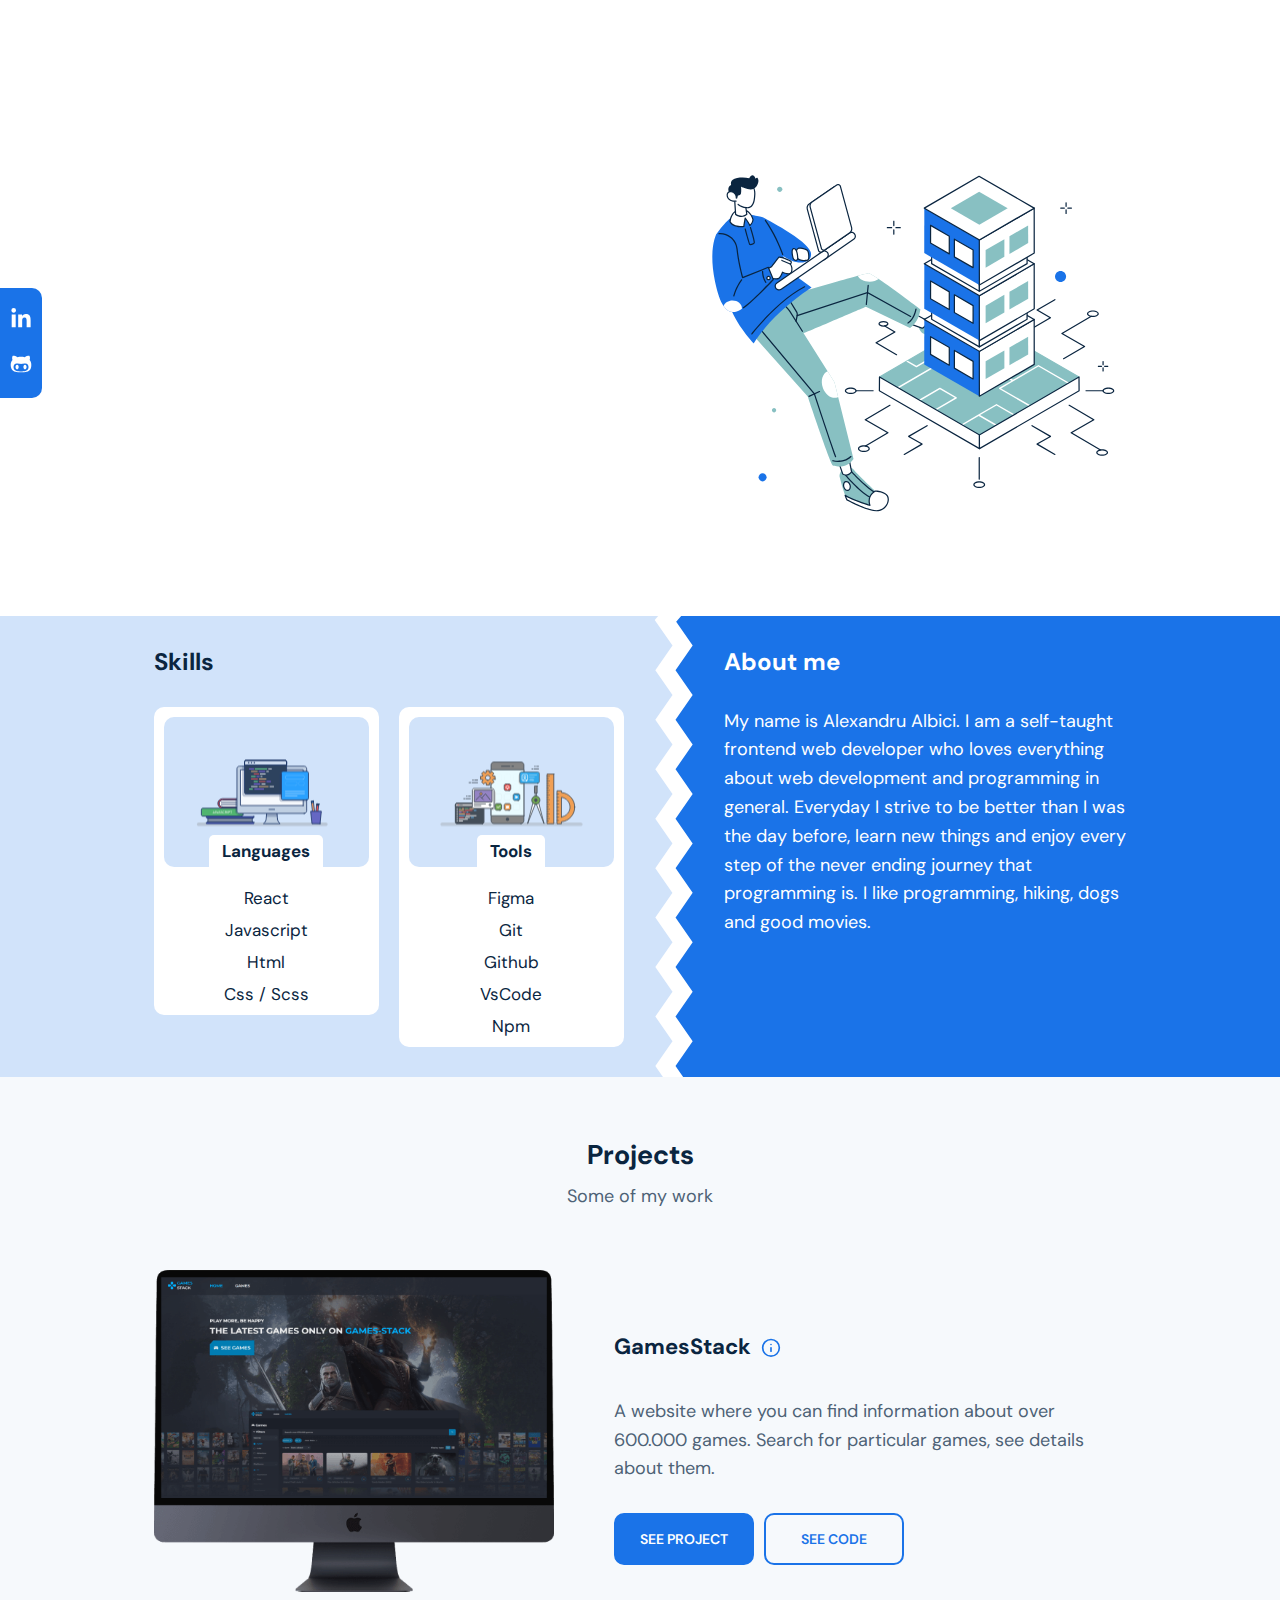
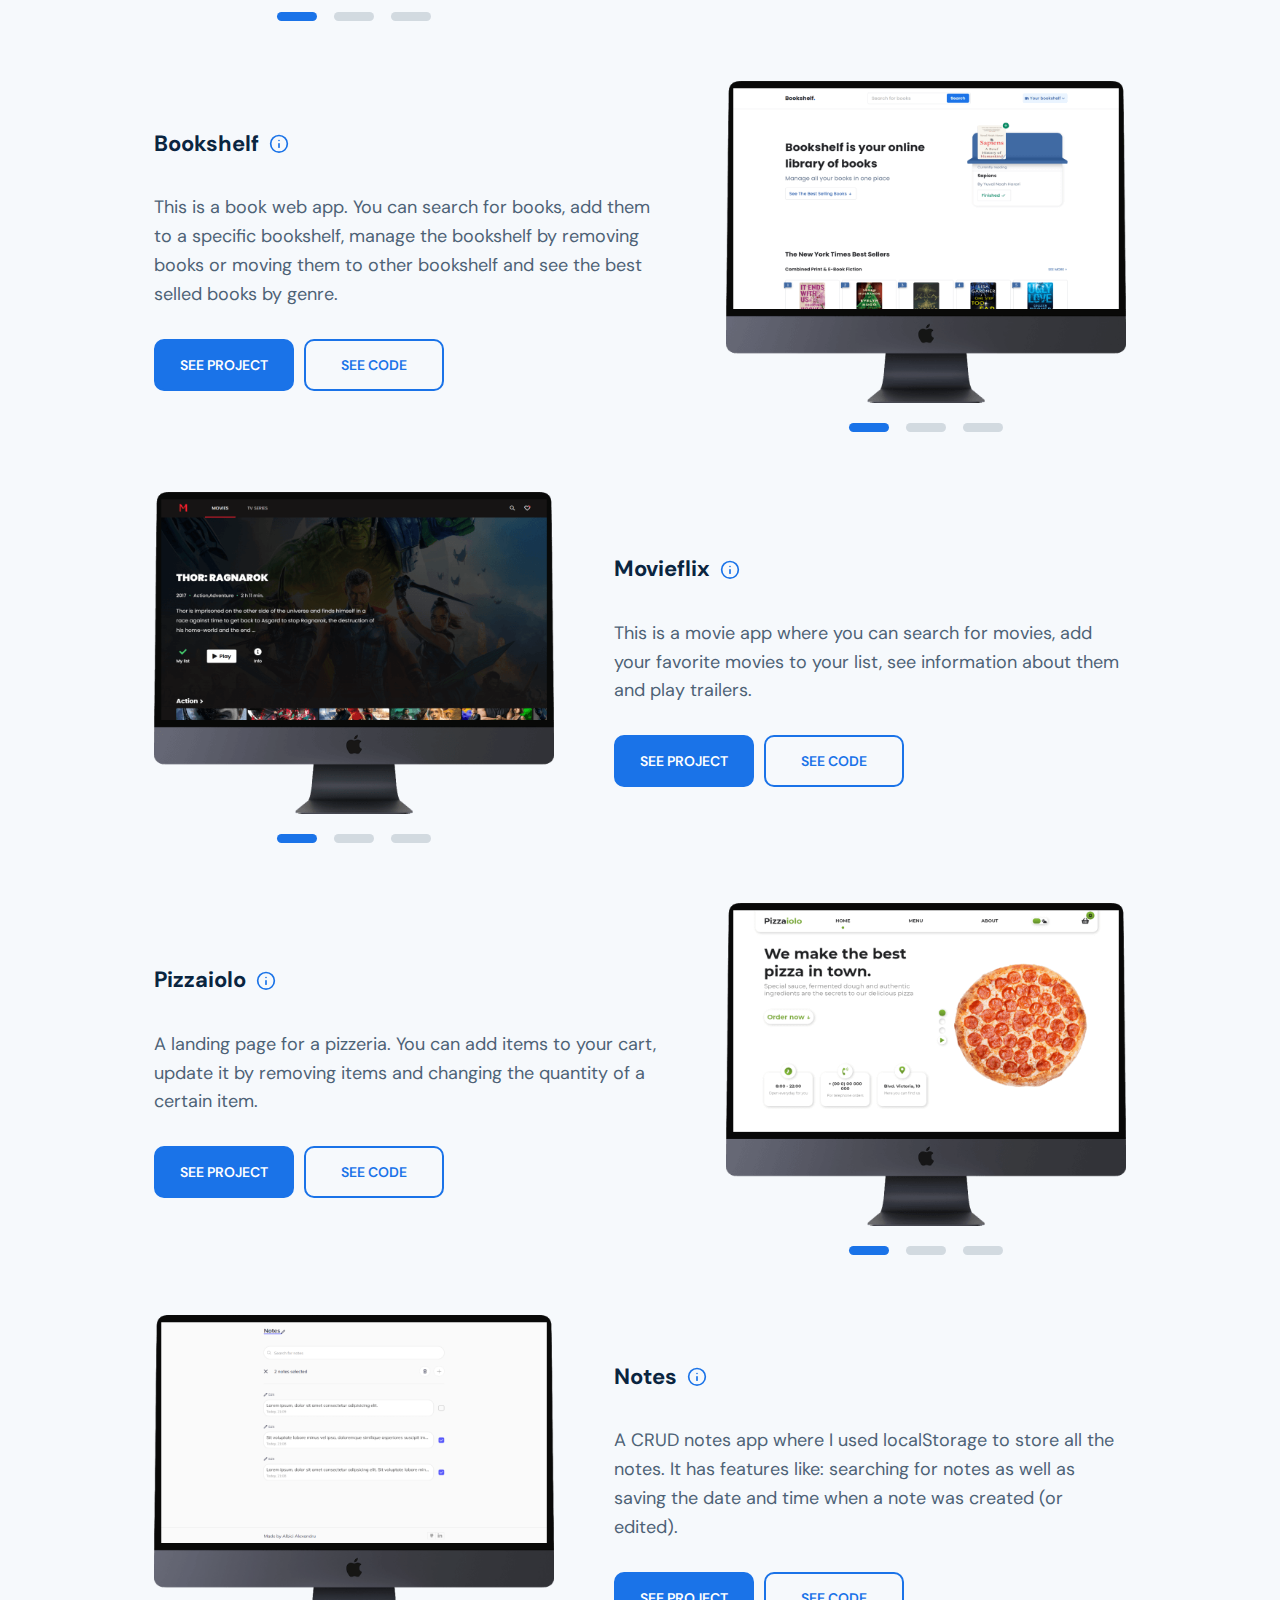
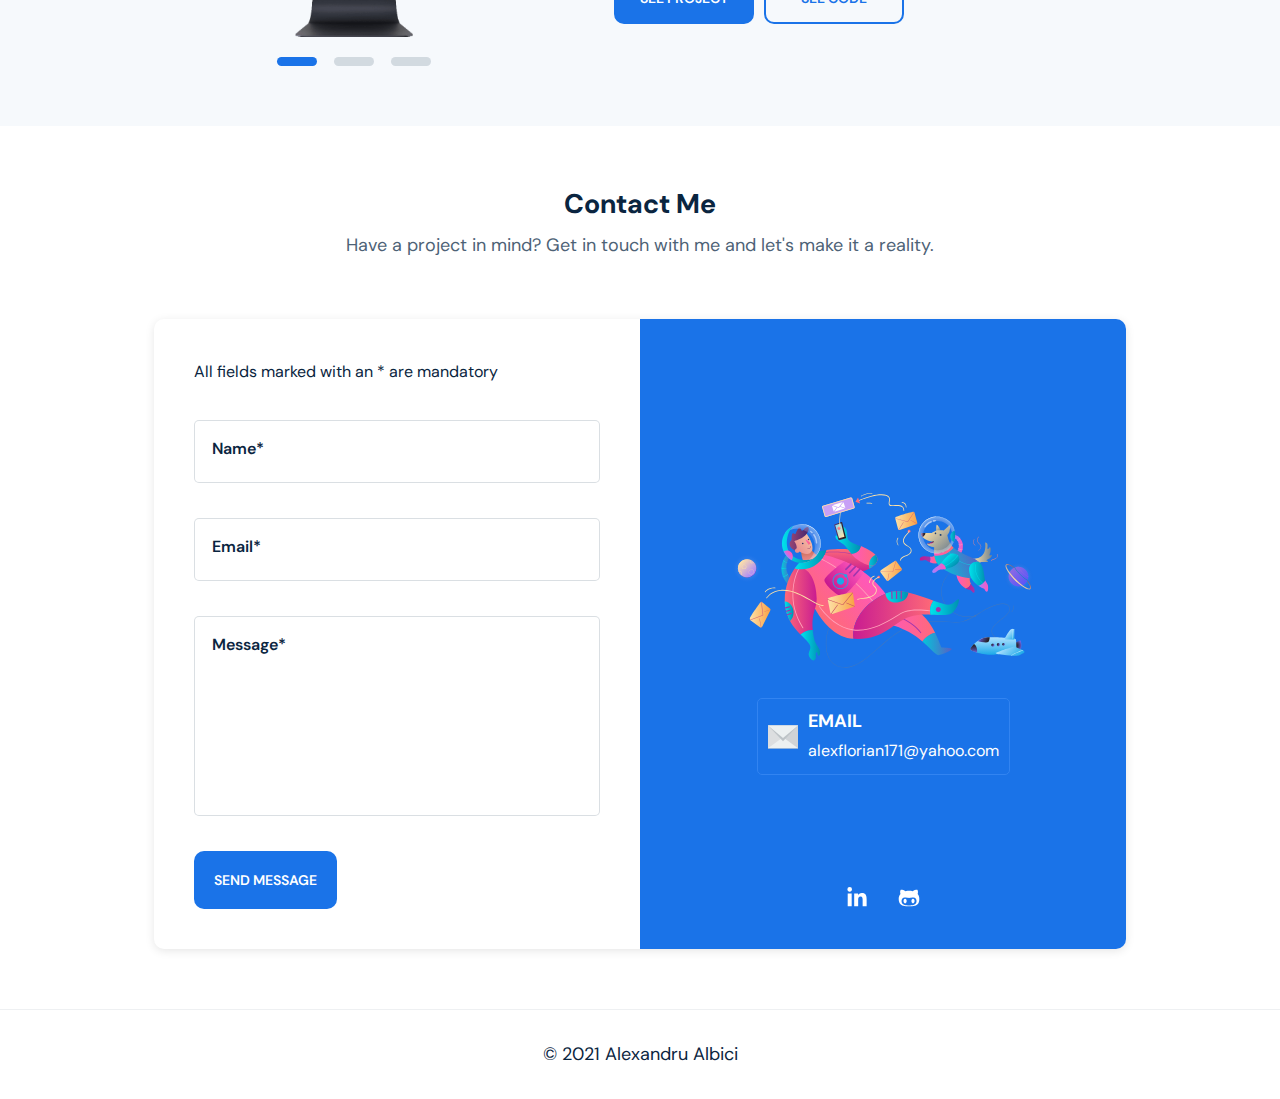
==== index.html @ 11776c04 "change project info tooltip appearance" ====
<!DOCTYPE html>
<html lang="en">
  <head>
    <meta charset="UTF-8" />
    <meta https-equiv="X-UA-Compatible" content="IE=edge" />
    <meta name="viewport" content="width=device-width, initial-scale=1.0" />
    <meta
      name="description"
      content="My name is Alexandru Albici. I specialize in building eye catching, intuitive and highly functional digital experiences"
    />
    <link rel="shortcut icon" href="svg/favicon.svg" />
    <title>Alex Albici</title>
    <link rel="preconnect" href="https://fonts.googleapis.com" />
    <link rel="preconnect" href="https://fonts.gstatic.com" crossorigin />
    <link
      href="https://fonts.googleapis.com/css2?family=DM Sans:wght@400;500;600;700;900&display=swap"
      rel="stylesheet"
    />
    <link rel="stylesheet" href="style.css" />
    <script type="module" src="js/app.js" defer></script>
  </head>
  <body>
    <a class="go-up-button hidden">
      <svg
        stroke="currentColor"
        fill="currentColor"
        stroke-width="0"
        viewBox="0 0 1024 1024"
        height="1em"
        width="1em"
        xmlns="http://www.w3.org/2000/svg"
      >
        <path
          d="M868 545.5L536.1 163a31.96 31.96 0 0 0-48.3 0L156 545.5a7.97 7.97 0 0 0 6 13.2h81c4.6 0 9-2 12.1-5.5L474 300.9V864c0 4.4 3.6 8 8 8h60c4.4 0 8-3.6 8-8V300.9l218.9 252.3c3 3.5 7.4 5.5 12.1 5.5h81c6.8 0 10.5-8 6-13.2z"
        ></path>
      </svg>
    </a>

    <nav id="nav">
      <a href="/" id="home" class="app-logo hero-section-anim-element">
        <svg
          class="logo"
          viewBox="0 0 9 9"
          fill="none"
          xmlns="http://www.w3.org/2000/svg"
        >
          <path
            class="logo-path-left"
            d="M2.93566 8.00429L0.15338 8.18977C0.0812139 8.19459 0.0279656 8.12356 0.0528154 8.05564L2.97598 0.0656418C2.99041 0.0262185 3.02792 0 3.0699 0H5.8557C5.92552 0 5.97385 0.0697377 5.94933 0.135113L3.02264 7.93962C3.00886 7.97638 2.97483 8.00168 2.93566 8.00429Z"
            fill="#165CB9"
          />
          <path
            class="logo-path-right"
            d="M5.9301 0H3.1443C3.07448 0 3.02615 0.0697377 3.05067 0.135113L5.97736 7.93962C5.99114 7.97638 6.02517 8.00168 6.06434 8.00429L8.84662 8.18977C8.91879 8.19459 8.97203 8.12356 8.94718 8.05564L6.02402 0.0656418C6.00959 0.0262185 5.97208 0 5.9301 0Z"
            fill="#1A73E8"
          />
        </svg>
      </a>

      <button class="menu-button">
        <span class="menu-button-icon"></span>
      </button>

      <ul class="nav-links">
        <li class="nav-link nav-projects-link nav-link-target">
          <a
            href="#home"
            class="nav-link-target hero-section-anim-element"
            data-hover="Home"
          >
            Home
            <svg
              stroke="currentColor"
              fill="currentColor"
              stroke-width="0"
              viewBox="0 0 24 24"
              height="1em"
              width="1em"
              xmlns="http://www.w3.org/2000/svg"
            >
              <path fill="none" d="M0 0h24v24H0V0z"></path>
              <path
                d="M8.59 16.59L13.17 12 8.59 7.41 10 6l6 6-6 6-1.41-1.41z"
              ></path>
            </svg>
          </a>
        </li>

        <li class="nav-link nav-projects-link nav-link-target">
          <a
            href="/#projects"
            class="nav-link-target hero-section-anim-element"
            data-hover="Projects"
          >
            Projects
            <svg
              stroke="currentColor"
              fill="currentColor"
              stroke-width="0"
              viewBox="0 0 24 24"
              height="1em"
              width="1em"
              xmlns="http://www.w3.org/2000/svg"
            >
              <path fill="none" d="M0 0h24v24H0V0z"></path>
              <path
                d="M8.59 16.59L13.17 12 8.59 7.41 10 6l6 6-6 6-1.41-1.41z"
              ></path>
            </svg>
          </a>
        </li>

        <li class="nav-link nav-about-link nav-link-target">
          <a
            href="/#about"
            class="nav-link-target hero-section-anim-element"
            data-hover="About"
          >
            About
            <svg
              stroke="currentColor"
              fill="currentColor"
              stroke-width="0"
              viewBox="0 0 24 24"
              height="1em"
              width="1em"
              xmlns="http://www.w3.org/2000/svg"
            >
              <path fill="none" d="M0 0h24v24H0V0z"></path>
              <path
                d="M8.59 16.59L13.17 12 8.59 7.41 10 6l6 6-6 6-1.41-1.41z"
              ></path>
            </svg>
          </a>
        </li>
        <li class="nav-link nav-contact-link nav-link-target">
          <a
            href="/#contact"
            class="nav-link-target hero-section-anim-element"
            data-hover="Contact"
          >
            Contact
            <svg
              stroke="currentColor"
              fill="currentColor"
              stroke-width="0"
              viewBox="0 0 24 24"
              height="1em"
              width="1em"
              xmlns="http://www.w3.org/2000/svg"
            >
              <path fill="none" d="M0 0h24v24H0V0z"></path>
              <path
                d="M8.59 16.59L13.17 12 8.59 7.41 10 6l6 6-6 6-1.41-1.41z"
              ></path>
            </svg>
          </a>
        </li>
      </ul>
    </nav>

    <main>
      <section id="hero" class="hero-section">
        <div class="hero-presentation">
          <div class="hero-section-anim-wrapper">
            <h1 class="hero-section-anim-element">
              Hi! I'm Alex.<br />A frontend web developer.
            </h1>
          </div>
          <div class="hero-section-anim-wrapper">
            <p class="hero-section-anim-element">
              I specialize in building eye catching, intuitive and highly
              functional digital experiences.
            </p>
          </div>
          <div class="hero-section-anim-wrapper">
            <div class="cta-wrapper hero-section-anim-element">
              <a href="#projects" class="hero-cta hero-projects-cta">
                See Projects
              </a>
              <a href="#contact" class="hero-cta hero-contact-cta">
                Contact Me
              </a>
            </div>
          </div>
        </div>

        <img src="svg/hero-svg.svg" id="hero-svg" alt="Programmer coding" />

        <div class="hero-section-socials">
          <a
            href="https://linkedin.com/in/alexandru-albici-3b67741b9"
            target="_blank"
          >
            <svg
              stroke="currentColor"
              fill="currentColor"
              stroke-width="0"
              viewBox="0 0 448 512"
              height="1em"
              width="1em"
              xmlns="http://www.w3.org/2000/svg"
            >
              <path
                d="M100.28 448H7.4V148.9h92.88zM53.79 108.1C24.09 108.1 0 83.5 0 53.8a53.79 53.79 0 0 1 107.58 0c0 29.7-24.1 54.3-53.79 54.3zM447.9 448h-92.68V302.4c0-34.7-.7-79.2-48.29-79.2-48.29 0-55.69 37.7-55.69 76.7V448h-92.78V148.9h89.08v40.8h1.3c12.4-23.5 42.69-48.3 87.88-48.3 94 0 111.28 61.9 111.28 142.3V448z"
              ></path>
            </svg>
          </a>
          <a href="https://github.com/Xander1796" target="_blank">
            <svg
              stroke="currentColor"
              fill="currentColor"
              stroke-width="0"
              viewBox="0 0 480 512"
              height="1em"
              width="1em"
              xmlns="http://www.w3.org/2000/svg"
            >
              <path
                d="M186.1 328.7c0 20.9-10.9 55.1-36.7 55.1s-36.7-34.2-36.7-55.1 10.9-55.1 36.7-55.1 36.7 34.2 36.7 55.1zM480 278.2c0 31.9-3.2 65.7-17.5 95-37.9 76.6-142.1 74.8-216.7 74.8-75.8 0-186.2 2.7-225.6-74.8-14.6-29-20.2-63.1-20.2-95 0-41.9 13.9-81.5 41.5-113.6-5.2-15.8-7.7-32.4-7.7-48.8 0-21.5 4.9-32.3 14.6-51.8 45.3 0 74.3 9 108.8 36 29-6.9 58.8-10 88.7-10 27 0 54.2 2.9 80.4 9.2 34-26.7 63-35.2 107.8-35.2 9.8 19.5 14.6 30.3 14.6 51.8 0 16.4-2.6 32.7-7.7 48.2 27.5 32.4 39 72.3 39 114.2zm-64.3 50.5c0-43.9-26.7-82.6-73.5-82.6-18.9 0-37 3.4-56 6-14.9 2.3-29.8 3.2-45.1 3.2-15.2 0-30.1-.9-45.1-3.2-18.7-2.6-37-6-56-6-46.8 0-73.5 38.7-73.5 82.6 0 87.8 80.4 101.3 150.4 101.3h48.2c70.3 0 150.6-13.4 150.6-101.3zm-82.6-55.1c-25.8 0-36.7 34.2-36.7 55.1s10.9 55.1 36.7 55.1 36.7-34.2 36.7-55.1-10.9-55.1-36.7-55.1z"
              ></path>
            </svg>
          </a>
        </div>
      </section>

      <section id="about" class="about-section">
        <div class="about-section-content">
          <div class="about-section-skills-wrapper">
            <h2>Skills</h2>
            <div class="skills-wrapper">
              <div class="skills">
                <div class="skills-img-wrapper">
                  <div class="skills-img languages-img"></div>
                  <h3>Languages</h3>
                </div>

                <div class="tech-wrapper">
                  <span>React</span>
                  <span>Javascript</span>
                  <span>Html</span>
                  <span>Css / Scss</span>
                </div>
              </div>
              <div class="skills">
                <div class="skills-img-wrapper">
                  <div class="skills-img tools-img"></div>
                  <h3>Tools</h3>
                </div>

                <div class="tech-wrapper">
                  <span>Figma</span>
                  <span>Git</span>
                  <span>Github</span>
                  <span>VsCode</span>
                  <span>Npm</span>
                </div>
              </div>
            </div>
          </div>

          <div class="about-section-about-wrapper">
            <img
              src="svg/about-section-delimitator.svg"
              class="about-section-delimitator"
              alt=""
            />
            <h2>About me</h2>
            <p>
              My name is Alexandru Albici. I am a self-taught frontend web
              developer who loves everything about web development and
              programming in general. Everyday I strive to be better than I was
              the day before, learn new things and enjoy every step of the never
              ending journey that programming is. I like programming, hiking,
              dogs and good movies.
            </p>
          </div>
        </div>
      </section>

      <section id="projects" class="projects-section">
        <div class="section-title-wrapper">
          <h2 class="section-title section-projects-title">Projects</h2>
          <p>Some of my work</p>
        </div>

        <article
          class="featured-project featured-project-left games-stack-project"
        >
          <div class="featured-project-img-wrapper" data-name="GamesStack">
            <img
              src="mockups/games-stack/mockup-1.png"
              alt="GamesStack project mockup"
              class="featured-project-img featured-project-gamesstack-img"
            />
            <div class="featured-project-img-controls">
              <button class="active" data-index="0"></button>
              <button data-index="1"></button>
              <button data-index="2"></button>
            </div>
          </div>
          <div class="featured-project-details">
            <div class="featured-project-name-wrapper" data-name="GamesStack">
              <h3 class="featured-project-name">GamesStack</h3>
              <div class="project-info-wrapper">
                <button>
                  <svg
                    stroke="currentColor"
                    fill="none"
                    stroke-width="2"
                    viewBox="0 0 24 22"
                    stroke-linecap="round"
                    stroke-linejoin="round"
                    height="1em"
                    width="1em"
                    xmlns="http://www.w3.org/2000/svg"
                  >
                    <circle cx="12" cy="12" r="10"></circle>
                    <line x1="12" y1="16" x2="12" y2="12"></line>
                    <line x1="12" y1="8" x2="12.01" y2="8"></line>
                  </svg>
                </button>

                <div class="project-info-tech-wrapper">
                  <h4>Technologies used</h4>
                  <div class="project-info-tech">
                    <span>React</span>
                    <span>React Router</span>
                    <span>Javascript</span>
                    <span>Html</span>
                    <span>Css</span>
                    <span>Rawg API</span>
                  </div>
                </div>
              </div>
            </div>

            <p class="featured-project-description">
              A website where you can find information about over 600.000 games.
              Search for particular games, see details about them.
            </p>

            <div class="featured-project-links">
              <a
                href="https://games-stack.netlify.app"
                target="_blank"
                class="featured-project-live-link featured-project-link"
              >
                see project
              </a>

              <a
                href="https://github.com/Xander1796/GAMESSTACK.git"
                target="_blank"
                class="featured-project-code-link featured-project-link"
              >
                see code
              </a>
            </div>
          </div>
        </article>

        <article
          class="featured-project featured-project-right bookshelf-project"
        >
          <div class="featured-project-img-wrapper" data-name="Bookshelf">
            <img
              src="mockups/bookshelf/mockup-1.png"
              alt="Bookshelf project mockup"
              class="featured-project-img featured-project-bookshelf-img"
            />

            <div class="featured-project-img-controls">
              <button class="active" data-index="0"></button>
              <button data-index="1"></button>
              <button data-index="2"></button>
            </div>
          </div>
          <div class="featured-project-details">
            <div class="featured-project-name-wrapper" data-name="Bookshelf">
              <h3 class="featured-project-name">Bookshelf</h3>
              <div class="project-info-wrapper">
                <button>
                  <svg
                    stroke="currentColor"
                    fill="none"
                    stroke-width="2"
                    viewBox="0 0 24 22"
                    stroke-linecap="round"
                    stroke-linejoin="round"
                    height="1em"
                    width="1em"
                    xmlns="http://www.w3.org/2000/svg"
                  >
                    <circle cx="12" cy="12" r="10"></circle>
                    <line x1="12" y1="16" x2="12" y2="12"></line>
                    <line x1="12" y1="8" x2="12.01" y2="8"></line>
                  </svg>
                </button>

                <div class="project-info-tech-wrapper">
                  <h4>Technologies used</h4>
                  <div class="project-info-tech">
                    <span>React</span>
                    <span>React Router</span>
                    <span>Javascript</span>
                    <span>Html</span>
                    <span>Css</span>
                    <span>Google Books API</span>
                    <span>NYT Books API</span>
                  </div>
                </div>
              </div>
            </div>

            <p class="featured-project-description">
              This is a book web app. You can search for books, add them to a
              specific bookshelf, manage the bookshelf by removing books or
              moving them to other bookshelf and see the best selled books by
              genre.
            </p>

            <div class="featured-project-links">
              <a
                href="https://bookshelf-project.netlify.app"
                target="_blank"
                class="featured-project-live-link featured-project-link"
              >
                see project
              </a>

              <a
                href="https://github.com/Xander1796/BOOKSHELF"
                target="_blank"
                class="featured-project-code-link featured-project-link"
              >
                see code
              </a>
            </div>
          </div>
        </article>

        <article
          class="featured-project featured-project-left movieflix-project"
        >
          <div class="featured-project-img-wrapper" data-name="Movieflix">
            <img
              src="mockups/movieflix/mockup-1.png"
              alt="Movieflix project mockup"
              class="featured-project-img featured-project-movieflix-img"
            />

            <div class="featured-project-img-controls">
              <button class="active" data-index="0"></button>
              <button data-index="1"></button>
              <button data-index="2"></button>
            </div>
          </div>
          <div class="featured-project-details">
            <div class="featured-project-name-wrapper" data-name="Movieflix">
              <h3 class="featured-project-name">Movieflix</h3>
              <div class="project-info-wrapper">
                <button>
                  <svg
                    stroke="currentColor"
                    fill="none"
                    stroke-width="2"
                    viewBox="0 0 24 22"
                    stroke-linecap="round"
                    stroke-linejoin="round"
                    height="1em"
                    width="1em"
                    xmlns="http://www.w3.org/2000/svg"
                  >
                    <circle cx="12" cy="12" r="10"></circle>
                    <line x1="12" y1="16" x2="12" y2="12"></line>
                    <line x1="12" y1="8" x2="12.01" y2="8"></line>
                  </svg>
                </button>

                <div class="project-info-tech-wrapper">
                  <h4>Technologies used</h4>
                  <div class="project-info-tech">
                    <span>Javascript</span>
                    <span>Html</span>
                    <span>Css</span>
                    <span>TMDB API</span>
                  </div>
                </div>
              </div>
            </div>

            <p class="featured-project-description">
              This is a movie app where you can search for movies, add your
              favorite movies to your list, see information about them and play
              trailers.
            </p>

            <div class="featured-project-links">
              <a
                href="MOVIEFLIX/index.html"
                target="_blank"
                class="featured-project-live-link featured-project-link"
              >
                see project
              </a>

              <a
                href="https://github.com/Xander1796/movieflix"
                target="_blank"
                class="featured-project-code-link featured-project-link"
              >
                see code
              </a>
            </div>
          </div>
        </article>

        <article
          class="featured-project featured-project-right pizzaiolo-project"
        >
          <div class="featured-project-img-wrapper" data-name="Pizzaiolo">
            <img
              src="mockups/pizzaiolo/mockup-1.png"
              alt="Pizzaiolo project mockup"
              class="featured-project-img featured-project-pizzaiolo-img"
            />

            <div class="featured-project-img-controls">
              <button class="active" data-index="0"></button>
              <button data-index="1"></button>
              <button data-index="2"></button>
            </div>
          </div>
          <div class="featured-project-details">
            <div class="featured-project-name-wrapper" data-name="Pizzaiolo">
              <h3 class="featured-project-name">Pizzaiolo</h3>
              <div class="project-info-wrapper">
                <button>
                  <svg
                    stroke="currentColor"
                    fill="none"
                    stroke-width="2"
                    viewBox="0 0 24 22"
                    stroke-linecap="round"
                    stroke-linejoin="round"
                    height="1em"
                    width="1em"
                    xmlns="http://www.w3.org/2000/svg"
                  >
                    <circle cx="12" cy="12" r="10"></circle>
                    <line x1="12" y1="16" x2="12" y2="12"></line>
                    <line x1="12" y1="8" x2="12.01" y2="8"></line>
                  </svg>
                </button>

                <div class="project-info-tech-wrapper">
                  <h4>Technologies used</h4>
                  <div class="project-info-tech">
                    <span>Javascript</span>
                    <span>Html</span>
                    <span>Css</span>
                  </div>
                </div>
              </div>
            </div>

            <p class="featured-project-description">
              A landing page for a pizzeria. You can add items to your cart,
              update it by removing items and changing the quantity of a certain
              item.
            </p>

            <div class="featured-project-links">
              <a
                href="PIZZAIOLO/index.html"
                target="_blank"
                class="featured-project-live-link featured-project-link"
              >
                see project
              </a>

              <a
                href="https://github.com/Xander1796/Pizzaiolo"
                target="_blank"
                class="featured-project-code-link featured-project-link"
              >
                see code
              </a>
            </div>
          </div>
        </article>

        <article class="featured-project featured-project-left notes-project">
          <div class="featured-project-img-wrapper" data-name="Notes">
            <img
              src="mockups/notes/mockup-1.png"
              alt="Notes project mockup"
              class="featured-project-img featured-project-notes-img"
            />

            <div class="featured-project-img-controls">
              <button class="active" data-index="0"></button>
              <button data-index="1"></button>
              <button data-index="2"></button>
            </div>
          </div>
          <div class="featured-project-details">
            <div class="featured-project-name-wrapper" data-name="Notes">
              <h3 class="featured-project-name">Notes</h3>
              <div class="project-info-wrapper">
                <button>
                  <svg
                    stroke="currentColor"
                    fill="none"
                    stroke-width="2"
                    viewBox="0 0 24 22"
                    stroke-linecap="round"
                    stroke-linejoin="round"
                    height="1em"
                    width="1em"
                    xmlns="http://www.w3.org/2000/svg"
                  >
                    <circle cx="12" cy="12" r="10"></circle>
                    <line x1="12" y1="16" x2="12" y2="12"></line>
                    <line x1="12" y1="8" x2="12.01" y2="8"></line>
                  </svg>
                </button>

                <div class="project-info-tech-wrapper">
                  <h4>Technologies used</h4>
                  <div class="project-info-tech">
                    <span>Javascript</span>
                    <span>Html</span>
                    <span>Scss</span>
                  </div>
                </div>
              </div>
            </div>

            <p class="featured-project-description">
              A CRUD notes app where I used localStorage to store all the notes.
              It has features like: searching for notes as well as saving the
              date and time when a note was created (or edited).
            </p>

            <div class="featured-project-links">
              <a
                href="NOTES/index.html"
                target="_blank"
                class="featured-project-live-link featured-project-link"
              >
                see project
              </a>

              <a
                href="https://github.com/Xander1796/Notes"
                target="_blank"
                class="featured-project-code-link featured-project-link"
              >
                see code
              </a>
            </div>
          </div>
        </article>
      </section>

      <section id="contact" class="contact-section">
        <div class="section-title-wrapper">
          <h2 class="section-title section-contact-title">Contact Me</h2>
          <p>
            Have a project in mind? Get in touch with me and let's make it a
            reality.
          </p>
        </div>

        <div class="contact-form-wrapper">
          <form
            autocomplete="off"
            action="/"
            method="POST"
            class="contact-form"
            data-netlify="true"
          >
            <p>All fields marked with an * are mandatory</p>
            <div class="input-wrapper">
              <input
                name="name"
                id="contact-name"
                type="text"
                placeholder="Your name"
                required
              />
              <label for="contact-name">Name*</label>
            </div>
            <div class="input-wrapper">
              <input
                name="email"
                id="contact-email"
                type="email"
                placeholder="Your email"
                required
              />
              <label for="contact-email">Email*</label>
            </div>
            <div class="input-wrapper">
              <textarea
                name="message"
                id="contact-message"
                placeholder="Your message"
                required
              ></textarea>
              <label for="contact-message">Message*</label>
            </div>
            <button type="submit" id="contact-form-button">Send message</button>
          </form>

          <div class="social-wrapper">
            <img src="svg/mail-bg.svg" class="mail-bg" alt="" />
            <div class="my-email">
              <img src="svg/mail-sm.svg" alt="" />
              <div>
                <h3>EMAIL</h3>
                <p>alexflorian171@yahoo.com</p>
              </div>
            </div>

            <div class="socials">
              <a
                href="https://linkedin.com/in/alexandru-albici-3b67741b9"
                target="_blank"
              >
                <svg
                  stroke="currentColor"
                  fill="currentColor"
                  stroke-width="0"
                  viewBox="0 0 448 512"
                  height="1em"
                  width="1em"
                  xmlns="http://www.w3.org/2000/svg"
                >
                  <path
                    d="M100.28 448H7.4V148.9h92.88zM53.79 108.1C24.09 108.1 0 83.5 0 53.8a53.79 53.79 0 0 1 107.58 0c0 29.7-24.1 54.3-53.79 54.3zM447.9 448h-92.68V302.4c0-34.7-.7-79.2-48.29-79.2-48.29 0-55.69 37.7-55.69 76.7V448h-92.78V148.9h89.08v40.8h1.3c12.4-23.5 42.69-48.3 87.88-48.3 94 0 111.28 61.9 111.28 142.3V448z"
                  ></path>
                </svg>
              </a>
              <a href="https://github.com/Xander1796" target="_blank">
                <svg
                  stroke="currentColor"
                  fill="currentColor"
                  stroke-width="0"
                  viewBox="0 0 480 512"
                  height="1em"
                  width="1em"
                  xmlns="http://www.w3.org/2000/svg"
                >
                  <path
                    d="M186.1 328.7c0 20.9-10.9 55.1-36.7 55.1s-36.7-34.2-36.7-55.1 10.9-55.1 36.7-55.1 36.7 34.2 36.7 55.1zM480 278.2c0 31.9-3.2 65.7-17.5 95-37.9 76.6-142.1 74.8-216.7 74.8-75.8 0-186.2 2.7-225.6-74.8-14.6-29-20.2-63.1-20.2-95 0-41.9 13.9-81.5 41.5-113.6-5.2-15.8-7.7-32.4-7.7-48.8 0-21.5 4.9-32.3 14.6-51.8 45.3 0 74.3 9 108.8 36 29-6.9 58.8-10 88.7-10 27 0 54.2 2.9 80.4 9.2 34-26.7 63-35.2 107.8-35.2 9.8 19.5 14.6 30.3 14.6 51.8 0 16.4-2.6 32.7-7.7 48.2 27.5 32.4 39 72.3 39 114.2zm-64.3 50.5c0-43.9-26.7-82.6-73.5-82.6-18.9 0-37 3.4-56 6-14.9 2.3-29.8 3.2-45.1 3.2-15.2 0-30.1-.9-45.1-3.2-18.7-2.6-37-6-56-6-46.8 0-73.5 38.7-73.5 82.6 0 87.8 80.4 101.3 150.4 101.3h48.2c70.3 0 150.6-13.4 150.6-101.3zm-82.6-55.1c-25.8 0-36.7 34.2-36.7 55.1s10.9 55.1 36.7 55.1 36.7-34.2 36.7-55.1-10.9-55.1-36.7-55.1z"
                  ></path>
                </svg>
              </a>
            </div>
          </div>
        </div>
      </section>
    </main>

    <footer>
      <p>&copy; 2021 Alexandru Albici</p>
    </footer>

    <div class="featured-project-info-overlay">
      <div class="featured-project-info-modal">
        <div class="name-and-close-modal">
          <h2 class="project-info-name">GamesStack</h2>
          <button class="close-modal">
            <svg
              stroke="currentColor"
              fill="currentColor"
              stroke-width="0"
              viewBox="0 0 512 512"
              height="1em"
              width="1em"
              xmlns="http://www.w3.org/2000/svg"
            >
              <path
                d="M278.6 256l68.2-68.2c6.2-6.2 6.2-16.4 0-22.6-6.2-6.2-16.4-6.2-22.6 0L256 233.4l-68.2-68.2c-6.2-6.2-16.4-6.2-22.6 0-3.1 3.1-4.7 7.2-4.7 11.3 0 4.1 1.6 8.2 4.7 11.3l68.2 68.2-68.2 68.2c-3.1 3.1-4.7 7.2-4.7 11.3 0 4.1 1.6 8.2 4.7 11.3 6.2 6.2 16.4 6.2 22.6 0l68.2-68.2 68.2 68.2c6.2 6.2 16.4 6.2 22.6 0 6.2-6.2 6.2-16.4 0-22.6L278.6 256z"
              ></path>
            </svg>
          </button>
        </div>
        <div class="featured-project-info-technologies">
          <h3>Tools used</h3>
          <div></div>
        </div>
      </div>
    </div>
  </body>
</html>
---- style.css ----
:root {
  --primary-color-400: #fff;

  --primary-color-500: #f6f9fc;
  --primary-color-700: #0a2540;
  --primary-color-600: #4d6276;
  --accent-color: #1a73e8;
  --secondary-accent-color: #065fd4;
  --accent-color-hover: #1969d3;
  --primary-color-700-hover: #0c2b4b;

  --section-orizontal-padding: 17vw;
  --section-vertical-padding: 80px;
  --nav-height: 7rem;
}

* {
  padding: 0;
  margin: 0;
  box-sizing: border-box;
  transition: 0.2s ease;
  transition-property: background-color, fill;
}

html {
  font-size: 62.5%;
  scroll-behavior: smooth;
}

body {
  font-family: "DM Sans", "sans-serif";
}

.go-up-button {
  position: fixed;
  right: calc(var(--section-orizontal-padding) / 2 - 2.5rem);
  bottom: 2rem;
  display: flex;
  align-items: center;
  justify-content: center;
  width: 4.5rem;
  height: 4.5rem;
  background: var(--accent-color);
  border-radius: 50%;
  cursor: pointer;
  transition: 0.4s ease all;
  z-index: 1000;
}

.go-up-button.hidden {
  visibility: hidden;
  opacity: 0;
  transform: translateY(10rem);
}

.go-up-button:hover {
  background: var(--accent-color-hover);
}

.go-up-button svg {
  fill: var(--primary-color-400);
  width: 2.2rem;
  height: 2.2rem;
}

#contact-message::-webkit-scrollbar {
  background: #afd7ff;
  border-radius: 0 0.5rem 0.5rem 0;
  width: 1rem;
}

#contact-message::-webkit-scrollbar-thumb {
  background: #3369b1;
  border-radius: 10rem;
}

#contact-message::-webkit-scrollbar-thumb:hover {
  background: #3875c4;
  cursor: default !important;
}

main,
body {
  overflow-x: hidden;
}

a {
  text-decoration: none;
}

a,
span {
  display: inline-block;
}

p {
  line-height: 1.6;
}

button {
  font-family: "DM Sans", sans-serif;
  border: none;
  background: none;
}

section {
  padding: var(--section-vertical-padding) var(--section-orizontal-padding);
}

@keyframes hero-section-anim {
  0% {
    transform: translateY(100%);
    opacity: 0;
  }

  100% {
    transform: translateY(0);
    opacity: 1;
  }
}

nav {
  display: flex;
  justify-content: space-between;
  align-items: center;
  padding: 0 var(--section-orizontal-padding);
  background: var(--primary-color-400);
  height: var(--nav-height);
  z-index: 2000;
}

.logo {
  width: 3rem;
  height: auto;
}

.nav-links {
  position: relative;
  z-index: 1000;
  display: flex;
  gap: 1rem;
  list-style-type: none;
}

.nav-link a svg,
.nav-link a::after,
.nav-link a::before {
  pointer-events: none;
}

.nav-link a {
  pointer-events: all;
}

.nav-link svg {
  display: none;
}

.nav-menu-open {
  transform: translateX(0) !important;
  visibility: visible !important;
}

.nav-link {
  display: flex;
  align-items: center;
  position: relative;
  font-size: 1.5rem;
  padding: 1rem;
  font-weight: 500;
  overflow: hidden;
}

.nav-link a::after {
  content: attr(data-hover);
  color: var(--primary-color-700);
  position: absolute;
  overflow: hidden;
  white-space: nowrap;
  max-width: 0;
  transition: 0.4s cubic-bezier(0.4, 1.14, 1, 0.98) max-width;
}

.nav-link a:hover::after {
  max-width: 100%;
}

.nav-link a::before {
  content: "";
  position: absolute;
  left: 0;
  bottom: -4px;
  width: 100%;
  height: 3px;
  border-radius: 10rem;
  background-color: var(--accent-color);
  transform-origin: right;
  transform: scaleX(0);
  transition: 0.4s cubic-bezier(0.4, 1.14, 1, 0.98) transform;
}

.nav-link a:hover::before {
  transform: scaleX(1);
  transform-origin: left;
}

.nav-link a {
  position: relative;
  color: var(--primary-color-700);
  display: flex;
  align-items: center;
}

.nav-link a svg {
  height: 1.6rem;
  margin-right: 0.5rem;
}

.hero-section {
  display: flex;
  align-items: center;
  gap: 3rem;
  position: relative;
  justify-content: space-between;
  width: 100%;
  z-index: 1;
  background: var(--primary-color-400);
}

#hero-svg {
  height: auto;
  width: 50%;
}

.hero-section-margin {
  margin-top: var(--nav-height);
}

.hero-section-socials {
  position: absolute;
  left: 0;
  top: 50%;
  transform: translateY(-50%);
  border-radius: 0 1rem 1rem 0;
  display: flex;
  flex-direction: column;
  align-items: center;
  gap: 2rem;
  padding: 2rem 1rem;
  background: var(--accent-color);
}

.hero-section-socials a {
  color: #fff;
  transition: 0.2s ease background-color;
}

.hero-section-socials svg {
  width: 2.2rem;
  height: 2.2rem;
}

.hero-presentation {
  display: flex;
  flex-direction: column;
  z-index: 5;
}

.hero-presentation,
#hero-svg {
  min-width: 50%;
}

.hero-section-anim-wrapper {
  overflow: hidden;
}

.hero-presentation h1 {
  color: var(--primary-color-700);
  font-size: 4.2rem;
  font-weight: 900;
}

.hero-presentation p {
  color: var(--primary-color-600);
  font-size: 1.9rem;
  width: 45rem;
  line-height: 1.6;
  margin: 2rem 0 5rem 0;
}

.cta-wrapper {
  display: flex;
  flex-wrap: wrap;
  gap: 1.5rem;
}

.hero-cta {
  padding: 2rem;
  border-radius: 1rem;
  min-width: 14.5rem;
  text-transform: uppercase;
  font-weight: 600;
  font-size: 1.4rem;
  display: inline-flex;
  align-items: center;
  justify-content: center;
  width: fit-content;
  transition: 0.2s ease;
  border: 2px solid var(--accent-color);
  transition-property: border-color color;
}

.hero-projects-cta {
  background: var(--accent-color);
  color: var(--primary-color-400);
}

.hero-contact-cta {
  color: var(--accent-color);
}

.hero-projects-cta:hover {
  background: var(--accent-color-hover);
  border-color: var(--accent-color-hover);
}

.hero-contact-cta:hover {
  background: #1969d311;
}

.section-title-wrapper {
  display: flex;
  flex-direction: column;
  justify-content: center;
  align-items: center;
  text-align: center;
  gap: 1rem;
  width: 100%;
}

.section-title-wrapper h2 {
  font-size: 2.7rem;
  font-weight: 700;
  color: var(--primary-color-700);
}

.section-title-wrapper p {
  font-size: 1.8rem;
  color: var(--primary-color-600);
}

.section-title {
  display: inline-block;
}

#projects .section-title-wrapper {
  margin-bottom: 0;
}

#projects {
  position: relative;
  display: flex;
  flex-direction: column;
  background: var(--primary-color-500);
  z-index: 2;
  gap: var(--section-vertical-padding);
}

.featured-project-info-overlay {
  display: none;
  position: fixed;
  top: 0;
  left: 0;
  align-items: center;
  justify-content: center;
  width: 100%;
  height: 100vh;
  background-color: rgba(0, 0, 0, 0.3);
  z-index: 2000;
}

.visible {
  display: flex;
}

.featured-project-info-modal {
  position: relative;
  background: var(--primary-color-500);
  border-radius: 1rem;
  width: 50rem;
  width: 50rem;
  transform: scale(0.95);
  animation: info-modal-anim 0.3s ease forwards;
}

@keyframes info-modal-anim {
  100% {
    transform: scale(1);
  }
}

.featured-project-info-modal .name-and-close-modal {
  display: flex;
  justify-content: space-between;
  align-items: center;
  padding: 1rem 2rem;
  background: var(--accent-color);
  border-radius: 1rem 1rem 0 0;
}

.featured-project-info-modal .close-modal {
  display: grid;
  place-content: center;
  width: 3rem;
  height: 3rem;
  background: var(--primary-color-400);
  border-radius: 50%;
  cursor: pointer;
  z-index: 5;
}

.featured-project-info-modal .close-modal svg {
  pointer-events: none;
  width: 2.2rem;
  height: 2.2rem;
  fill: var(--primary-color-700);
}

.featured-project-info-technologies {
  padding: 2rem;
}

.project-info-name {
  font-size: 2.2rem;
  color: var(--primary-color-400);
}

.featured-project-info-technologies h3 {
  font-size: 2.2rem;
  margin-bottom: 2rem;
  color: var(--primary-color-700);
}

.featured-project-info-technologies div {
  display: flex;
  flex-wrap: wrap;
  gap: 1rem;
}

.featured-project-info-technologies span {
  padding: 1rem;
  font-size: 1.4rem;
  text-transform: uppercase;
  color: var(--primary-color-700);
  font-weight: 600;
  border-radius: 1rem;
  background: var(--primary-color-400);
  box-shadow: 0 2px 5px rgba(0, 0, 0, 0.1);
}

.featured-project {
  display: flex;
  justify-content: space-between;
  align-items: center;
  gap: 6rem;
  position: relative;
}

.featured-project-left {
  flex-direction: row;
}

.featured-project-right {
  flex-direction: row-reverse;
}

.featured-project-img-wrapper {
  display: flex;
  flex-direction: column;
  gap: 2rem;
  align-items: center;
}

.featured-project-img-controls {
  display: flex;
  flex-wrap: wrap;
  gap: 1.7rem;
}

.featured-project-img-controls button {
  width: 4rem;
  height: 0.9rem;
  border-radius: 10rem;
  background: rgb(10 37 64 / 15%);
  cursor: pointer;
  transition: 0.2s ease background-color;
}

.featured-project-img-controls button.active {
  background: var(--accent-color);
}

.featured-project-img {
  width: 549px;
  max-width: 549px;
  height: auto;
  height: fit-content;
  border-radius: 1rem;
}

.featured-project-details {
  display: flex;
  flex-direction: column;
  gap: 3rem;
}

.featured-project-name-wrapper {
  display: flex;
  align-items: center;
  font-size: 2.2rem;
}

.featured-project-name-wrapper button {
  display: flex;
  padding: 1rem;
  align-items: center;
  font-size: inherit;
}

.featured-project-name-wrapper button svg {
  width: 2rem;
  height: 2rem;
  stroke: var(--accent-color);
  pointer-events: none;
}

.project-info-wrapper {
  position: relative;
}

.project-info-tech-wrapper {
  position: absolute;
  width: 25rem;
  left: 50%;
  transform: translate(-50%, 10px);
  top: 135%;
  background: var(--primary-color-400);
  border-radius: 1rem;
  filter: drop-shadow(0 2px 5px rgba(0, 0, 0, 0.1));
  z-index: 10;
  opacity: 0;
  visibility: hidden;
  transition: 0.2s ease all;
}

.project-info-tech-wrapper::before {
  content: "";
  position: absolute;
  pointer-events: none;
  left: 50%;
  top: -30px;
  transform: translateX(-50%);
  border: 15px solid transparent;
  border-bottom-color: var(--primary-color-400);
}

.project-info-tech-wrapper h4 {
  color: var(--primary-color-700);
  font-size: 2rem;
  padding: 1rem;
  white-space: nowrap;
  border-bottom: 1px solid #deecff;
}

.project-info-tech {
  display: flex;
  flex-wrap: wrap;
  gap: 1.5rem;
  align-items: center;
  padding: 1rem;
}

.project-info-tech span {
  font-size: 1.6rem;
  font-weight: 400;
  background: #edf5ff;
  color: #1b6ad1;
  padding: 0.5rem 0.8rem;
  border-radius: 1rem;
}

.project-info-wrapper button:hover + .project-info-tech-wrapper,
.project-info-wrapper button:focus + .project-info-tech-wrapper {
  opacity: 1;
  visibility: visible;
  transform: translate(-50%, 0);
}

.featured-project-name {
  color: var(--primary-color-700);
  font-size: inherit;
}

.featured-project-links {
  display: flex;
  gap: 1rem;
}

.featured-project-link {
  text-transform: uppercase;
  display: inline-flex;
  align-items: center;
  justify-content: center;
  position: relative;
  padding: 1.5rem 1rem;
  min-width: 14rem;
  border-radius: 1rem;
  font-weight: 600;
  font-size: 1.4rem;
  border: 2px solid var(--accent-color);
  transition: 0.2s ease background-color;
}

.featured-project-live-link {
  background: var(--accent-color);
  color: var(--primary-color-400);
}

.featured-project-live-link:hover {
  background: var(--accent-color-hover);
  border-color: var(--accent-color-hover);
}

.featured-project-code-link {
  background: none;
  color: var(--accent-color);
}

.featured-project-code-link:hover {
  background: #1969d311;
}

.featured-project-description {
  font-size: 1.8rem;
  line-height: 1.6;
  font-weight: 400;
  color: var(--primary-color-600);
}

.about-section {
  padding: 0;
  position: relative;
  overflow: hidden;
}

.about-section-content {
  display: flex;
  z-index: 5;
}

.about-section-content h2 {
  color: var(--primary-color-400);
  font-size: 2.4rem;
  margin-bottom: 3rem;
}

.about-section-skills-wrapper {
  padding: calc(var(--section-vertical-padding) / 2) 5rem
    calc(var(--section-vertical-padding) / 2) var(--section-orizontal-padding);
  background: #d1e3fa;
}

.about-section-skills-wrapper h2 {
  color: var(--primary-color-700);
}

.about-section-about-wrapper {
  padding: calc(var(--section-vertical-padding) / 2)
    var(--section-orizontal-padding) calc(var(--section-vertical-padding) / 2)
    5rem;
  background: var(--accent-color);
  position: relative;
}

.about-section-delimitator {
  position: absolute;
  height: 110%;
  width: 4rem;
  top: -5%;
  left: -2rem;
}

.about-section-about-wrapper h2 {
  color: var(--primary-color-400);
}

.skills-wrapper {
  display: flex;
  gap: 2rem;
}

.skills {
  background: var(--primary-color-400);
  display: flex;
  flex-direction: column;
  align-items: center;
  min-width: 25rem;
  height: fit-content;
  border-radius: 1rem;
  gap: 2rem;
  padding: 1rem 0;
}

.skills-img-wrapper {
  position: relative;
  width: calc(100% - 2rem);
}

.skills-img-wrapper h3 {
  font-size: 1.7rem;
  color: var(--primary-color-700);
  position: absolute;
  left: 50%;
  bottom: 0;
  border-radius: 0.5rem 0.5rem 0 0;
  background: var(--primary-color-400);
  padding: 0.5rem 1.3rem;
  transform: translateX(-50%);
}

.skills .skills-img {
  width: 100%;
  height: 15rem;
  border-radius: 1rem;
}

.skills-img.languages-img {
  background: url(svg/languages.svg);
  background-size: cover;
  background-position: center;
}

.skills-img.tools-img {
  background: url(svg/tools.svg);
  background-size: cover;
  background-position: center;
}

.skills .tech-wrapper {
  font-size: 1.7rem;
  color: var(--primary-color-700);
  display: flex;
  flex-direction: column;
  align-items: center;
  gap: 1rem;
}

.about-section-about-wrapper,
.about-section-skills-wrapper {
  z-index: 5;
  flex: 1;
  display: flex;
  flex-direction: column;
}

.about-section-about-wrapper p {
  color: var(--primary-color-400);
  font-size: 1.8rem;
  line-height: 1.6;
}

.message-sent {
  position: fixed;
  left: 50%;
  width: fit-content;
  transform: translateX(-50%);
  background: var(--primary-color-400);
  color: var(--primary-color-700);
  font-weight: 600;
  box-shadow: 3px 3px 10px rgba(0, 0, 0, 0.1);
  border-left: 5px solid var(--accent-color);
  font-size: 2rem;
  padding: 2rem 2.5rem;
  border-radius: 0.5rem;
  bottom: 3%;
  animation: message-sent-anim 0.4s ease forwards;
  z-index: 100;
}

@keyframes message-sent-anim {
  0% {
    opacity: 0;
    transform: translateY(45%) translateX(-50%);
  }

  100% {
    opacity: 1;
    transform: translateY(0%) translateX(-50%);
  }
}

.contact-section {
  display: flex;
  flex-direction: column;
  background: var(--primary-color-400);
}

.contact-section .section-title-wrapper {
  margin-bottom: var(--section-vertical-padding);
}

.contact-form-wrapper {
  display: flex;
  width: 100%;
  background: var(--primary-color-400);
  box-shadow: 0 2px 10px rgba(0, 0, 0, 0.1);
  border-radius: 1rem;
  position: relative;
}

.contact-form,
.social-wrapper {
  padding: 4rem;
}

.contact-form {
  display: flex;
  min-width: 50%;
  flex-direction: column;
  gap: 3.5rem;
}

.contact-form p {
  color: var(--primary-color-700);
  font-size: 1.6rem;
}

.input-wrapper {
  position: relative;
  display: flex;
  flex-direction: column;
}

.contact-form input,
#contact-message {
  color: var(--primary-color-700);
  font-weight: 400;
  border-radius: 0.5rem;
  outline: none;
  border: 1px solid rgb(10 37 64 / 15%);
  font-family: "DM Sans", sans-serif;
  padding: 1.8rem 1.6rem;
  outline: 1px solid transparent;
  transition: 0.4s ease all;
}

.contact-form input,
#contact-message {
  font-size: 1.9rem;
}

.contact-form label,
.contact-form input::placeholder,
#contact-message::placeholder {
  font-size: 1.4rem;
}

.contact-form input:focus,
#contact-message:focus {
  outline-color: var(--primary-color-700);
  border-color: transparent;
}

.contact-form input::placeholder,
#contact-message::placeholder {
  color: transparent;
}

.contact-form label {
  position: absolute;
  left: 0.8rem;
  top: -2.1rem;
  padding: 1rem;
  font-weight: 600;
  margin-bottom: 1.2rem;
  color: var(--primary-color-700);
  background-color: var(--primary-color-400);
  transition: 0.2s ease all;
}

.contact-form input:placeholder-shown + label,
#contact-message:placeholder-shown + label {
  top: 0.8rem;
  font-size: 1.6rem;
}

.contact-form input:focus + label,
#contact-message:focus + label {
  top: -2.1rem;
  background: var(--primary-color-400);
  font-size: 1.4rem;
}

#contact-form-button {
  display: flex;
  align-items: center;
  justify-content: center;
  border-radius: 1rem;
  font-weight: 600;
  width: fit-content;
  background: var(--accent-color);
  color: var(--primary-color-400);
  text-transform: uppercase;
  font-size: 1.4rem;
  cursor: pointer;
  padding: 2rem;
  transition: 0.2s ease background-color;
}

#contact-message {
  resize: none;
  height: 20rem;
}

.socials {
  position: absolute;
  left: 50%;
  bottom: 4rem;
  transform: translateX(-50%);
  display: flex;
  flex-wrap: wrap;
  align-items: center;
  gap: 3rem;
}

.socials a {
  display: flex;
  align-items: center;
  justify-content: center;
  color: var(--primary-color-400);
}

#contact-form-button:hover {
  background: var(--accent-color-hover);
}

.socials a svg {
  width: 2.2rem;
  height: 2.2rem;
}

.social-wrapper {
  display: flex;
  flex-direction: column;
  align-items: center;
  justify-content: center;
  position: relative;
  background: var(--accent-color);
  border-radius: 0 1rem 1rem 0;
  min-width: 50%;
  gap: 3rem;
}

.social-wrapper .mail-bg {
  width: 37rem;
  height: auto;
}

.my-email {
  display: flex;
  align-items: center;
  gap: 1rem;
  padding: 1rem;
  width: fit-content;
  border: 1px solid #3284f1;
  border-radius: 0.5rem;
}

.my-email img {
  width: 3rem;
  height: 3rem;
}

.my-email h3 {
  font-size: 1.8rem;
  color: var(--primary-color-400);
}

.my-email p {
  color: var(--primary-color-400);
  font-size: 1.6rem;
  margin-top: 0.5rem;
}

footer {
  display: flex;
  align-items: center;
  justify-content: center;
  flex-wrap: wrap;
  gap: 10rem;
  padding: 3rem var(--section-orizontal-padding);
  position: relative;
  width: 100%;
  border-top: 1px solid #0a254012;
  background: var(--primary-color-400);
}

footer p {
  color: var(--primary-color-700);
  text-align: center;
  font-weight: 400;
  width: 100%;
  font-size: 1.8rem;
}

.hero-section-anim-element {
  transform: translateY(calc(100% + 1rem));
  opacity: 0;
}

@media (max-width: 1650px) {
  :root {
    --section-orizontal-padding: 12vw;
  }
}

@media (max-width: 1250px) {
  :root {
    --section-orizontal-padding: 9vw;
  }
}

.menu-button {
  display: flex;
  align-items: center;
  justify-content: center;
  cursor: pointer;
  position: fixed;
  right: var(--section-orizontal-padding);
  z-index: 30;
  width: 4rem;
  height: 4rem;
  border-radius: 50%;
  background: var(--accent-color);
  z-index: 1100;
  box-shadow: 0 4px 10px rgb(0 0 0 / 10%);
  transition: 0.3s cubic-bezier(0.4, 1.14, 1, 0.98) all;
  display: none;
}

.menu-button.open span::after {
  transform: translateY(-6px) rotate(45deg);
}

.menu-button.open span::before {
  transform: translateY(6px) rotate(-45deg);
}

.menu-button.open span {
  background: transparent;
}

.menu-button-icon {
  position: relative;
}

.menu-button-icon,
.menu-button-icon::after,
.menu-button-icon::before {
  display: inline-block;
  width: 2rem;
  height: 0.3rem;
  background: var(--primary-color-400);
  pointer-events: none;
  transition: 0.3s cubic-bezier(0.4, 1.14, 1, 0.98) all;
}

.menu-button-icon::after,
.menu-button-icon::before {
  content: "";
  position: absolute;
  left: 0;
  border-radius: 1px;
}

.menu-button-icon::after {
  bottom: -0.6rem;
}

.menu-button-icon::before {
  top: -0.6rem;
}

@media (min-width: 2000px) {
  html {
    font-size: 78%;
  }
}

@media (min-width: 2650px) {
  html {
    font-size: 100%;
  }
}

@media (max-width: 1300px) {
  :root {
    --section-vertical-padding: 60px;
  }

  .featured-project-img {
    width: 400px;
  }

  .skills {
    min-width: 22.5rem;
  }

  .contact-section {
    align-items: flex-start;
  }

  .social-wrapper .mail-bg {
    width: 30rem;
  }

  .contact-form,
  .contact-form-wrapper,
  footer p {
    width: 100%;
  }
}

@media (max-width: 1100px) {
  .featured-project {
    flex-direction: column;
    gap: 5rem;
  }

  .featured-project-details {
    align-items: center;
    text-align: center;
  }

  .featured-project-img {
    width: 549px;
    max-width: 549px;
  }

  .featured-project:not(:last-of-type)::after {
    content: "";
    background: #daeaff;
    height: 1px;
    position: absolute;
    left: calc(var(--section-orizontal-padding) * -1);
    bottom: calc((var(--section-vertical-padding) / 2) * -1);
    width: calc(100% + var(--section-orizontal-padding) * 2);
  }

  .about-section-content {
    flex-direction: column;
    gap: 5rem;
  }

  .about-section-about-wrapper,
  .about-section-skills-wrapper {
    align-items: center;
    text-align: center;
  }

  .skills {
    min-width: 25rem;
  }

  .about-section {
    padding: var(--section-vertical-padding) var(--section-orizontal-padding);
    background: #d1e3fa !important;
  }

  .about-section-delimitator {
    display: none;
  }

  .about-section-about-wrapper,
  .about-section-skills-wrapper {
    padding: 0;
    background: none;
  }

  .about-section-about-wrapper h2 {
    color: var(--primary-color-700);
  }

  .about-section-about-wrapper p {
    color: var(--primary-color-600);
  }

  .contact-form-wrapper {
    flex-direction: column;
    align-items: center;
    text-align: center;
    gap: 3rem;
    background: none;
    box-shadow: none;
  }

  .contact-form,
  .social-wrapper {
    min-width: auto;
    padding: 0;
  }

  #contact-form-button {
    font-size: 1.5rem;
    width: 100%;
  }

  .social-wrapper {
    background: none;
    min-width: auto;
    justify-content: flex-start;
  }

  #contact-form-button {
    align-self: center;
  }

  .contact-form p {
    padding: 0.5rem;
    border-radius: 1rem;
    background: #edf5ff;
    color: #1b6ad1;
  }

  .social-wrapper .mail-bg,
  .my-email img {
    display: none;
  }

  .my-email {
    border: none;
  }

  .socials {
    position: static;
    transform: translateX(0);
  }

  .socials a {
    color: var(--primary-color-700);
  }

  .my-email h3 {
    color: var(--primary-color-700);
  }

  .my-email p {
    color: var(--primary-color-600);
  }
}

@media (max-width: 950px) {
  .nav-links {
    background: var(--primary-color-400);
    position: fixed;
    flex-direction: column;
    justify-content: flex-end;
    transform: translateX(115%);
    top: 0;
    right: 0;
    width: 30rem;
    height: 100vh;
    gap: 0;
    box-shadow: -4px 0 10px rgb(0 0 0 / 5%);
    transition: 0.3s cubic-bezier(0.4, 1.14, 1, 0.98) transform;
  }

  .nav-link {
    padding: 0;
  }

  .nav-link a {
    width: 100%;
    display: flex;
    align-items: center;
    justify-content: space-between;
    padding: 7rem var(--section-orizontal-padding);
    transition: 0.2s ease background-color;
  }

  .nav-link a::before,
  .nav-link a::after {
    content: none;
  }

  .nav-link:not(:last-of-type) a {
    border-bottom: 1px solid #ebebeb;
  }

  .nav-link a svg {
    display: inline-block;
    fill: #c1c1c1;
    transition: 0.2s ease all;
  }

  .nav-link a:hover {
    background: #fbfbfb;
  }

  .nav-link a:hover svg {
    fill: var(--primary-color-700);
  }

  .nav-links a {
    font-size: 1.9rem;
    color: var(--primary-color-700);
  }

  .menu-button {
    display: flex;
  }

  #hero-svg {
    display: none;
  }

  .hero-presentation {
    text-align: center;
    justify-content: center;
    align-items: center;
    min-width: auto;
    width: 100%;
  }

  .section-title:first-of-type {
    display: flex;
    justify-content: center;
  }

  .contact-form {
    display: flex;
    flex-direction: column;
  }

  .socials {
    position: static;
    flex-direction: row;
    gap: 3rem;
    flex-wrap: wrap;
    background: none;
  }

  .socials a {
    color: var(--primary-color-700);
    padding: 0;
  }

  :root {
    --section-orizontal-padding: 5vw;
  }

  footer {
    gap: 3rem;
  }

  .go-up-button {
    right: var(--section-orizontal-padding);
  }
}

@media (max-width: 750px) {
  .hero-section-socials {
    display: none;
  }
}

@media (max-width: 650px) {
  .featured-project-info-modal {
    width: 90%;
  }

  .featured-project-info-technologies h3,
  .project-info-name {
    font-size: 2rem;
  }

  .featured-project-info-technologies span {
    font-size: 1.4rem;
  }

  .about-section-about-wrapper,
  .about-section-skills-wrapper {
    align-items: initial;
  }

  .skills {
    min-width: auto;
    flex: 1;
  }

  .skills .skills-img {
    height: 12.5rem;
  }
}

@media (max-width: 600px) {
  .featured-project-img {
    width: 100%;
  }

  .featured-project-details {
    width: 100%;
  }
}

@media (max-width: 490px) {
  :root {
    --hero-section-wave-1-height: 80;
    --hero-section-wave-2-height: 60;
    --hero-section-wave-3-height: 40;
    --section-vertical-padding: 40px;
  }

  .featured-project-link::after {
    display: none;
  }

  .nav-links {
    width: 65%;
  }

  .nav-links a {
    font-size: 1.7rem;
  }

  .logo {
    width: 2.5rem;
  }

  .hero-presentation p {
    font-size: 1.7rem;
    width: auto;
  }

  .hero-cta {
    min-width: 13.5rem;
  }

  .hero-presentation h1 {
    font-size: 3rem;
  }

  .hero-presentation p {
    margin: 2rem 0 3rem;
  }

  .hero-cta {
    padding: 1.5rem;
  }

  .section-title-wrapper h2 {
    font-size: 2.2rem;
  }

  .featured-project {
    gap: 3rem;
  }

  .featured-project-img-controls button {
    width: 3rem;
    height: 0.8rem;
  }

  .featured-project-img-controls {
    gap: 1.5rem;
  }

  .featured-project-details {
    gap: 2rem;
  }

  .featured-project-name-wrapper {
    font-size: 1.9rem;
  }

  .featured-project-name-wrapper button svg {
    width: 1.8rem;
    height: 1.8rem;
  }

  .featured-project-link {
    font-size: 1.4rem;
    min-width: 12.5rem;
  }

  .featured-project-description {
    font-size: 1.6rem;
  }

  .project-info-tech-wrapper {
    left: -15rem;
    transform: translate(0, 10px);
  }

  .project-info-tech-wrapper::before {
    right: 6.6rem;
    left: auto;
    transform: translateX(0);
  }

  .project-info-wrapper button:hover + .project-info-tech-wrapper,
  .project-info-wrapper button:focus + .project-info-tech-wrapper {
    transform: translate(0, 0);
  }

  .project-info-tech-wrapper h4 {
    font-size: 1.8rem;
  }

  .project-info-tech span {
    font-size: 1.5rem;
  }

  .about-section-content {
    gap: 3rem;
  }

  .about-section-content h2 {
    font-size: 2rem;
    margin-bottom: 2rem;
  }

  .skills-wrapper {
    flex-direction: column;
  }

  .skills .skills-img {
    height: 15rem;
  }

  .about-section-about-wrapper p,
  footer h4,
  .contact-form input,
  #contact-message,
  .skills .tech-wrapper,
  .skills-img-wrapper h3,
  .section-title-wrapper p,
  .my-email h3,
  .my-email p {
    font-size: 1.6rem;
  }

  .contact-form p {
    font-size: 1.5rem;
  }

  #contact-message {
    height: 20rem;
  }

  footer p {
    font-size: 1.6rem;
  }

  #contact-form-button {
    padding: 1.5rem;
  }

  .socials a svg {
    width: 2rem;
    height: 2rem;
  }

  footer {
    padding: 2rem var(--section-orizontal-padding);
    gap: 2rem;
  }

  .go-up-button {
    bottom: 1.5rem;
  }

  .menu-button,
  .go-up-button {
    width: 3.5rem;
    height: 3.5rem;
  }

  .menu-button-icon,
  .menu-button-icon::after,
  .menu-button-icon::before {
    width: 1.9rem;
  }

  .go-up-button svg {
    width: 1.7rem;
    height: 1.7rem;
  }
}

@media (max-height: 750px) and (max-width: 950px) {
  .nav-link a {
    padding: 5rem var(--section-orizontal-padding);
  }
}

@media (max-height: 600px) and (max-width: 950px) {
  .nav-link a {
    padding: 4rem var(--section-orizontal-padding);
  }
}

@media (max-height: 500px) and (max-width: 950px) {
  .nav-link a {
    padding: 3rem var(--section-orizontal-padding);
  }
}
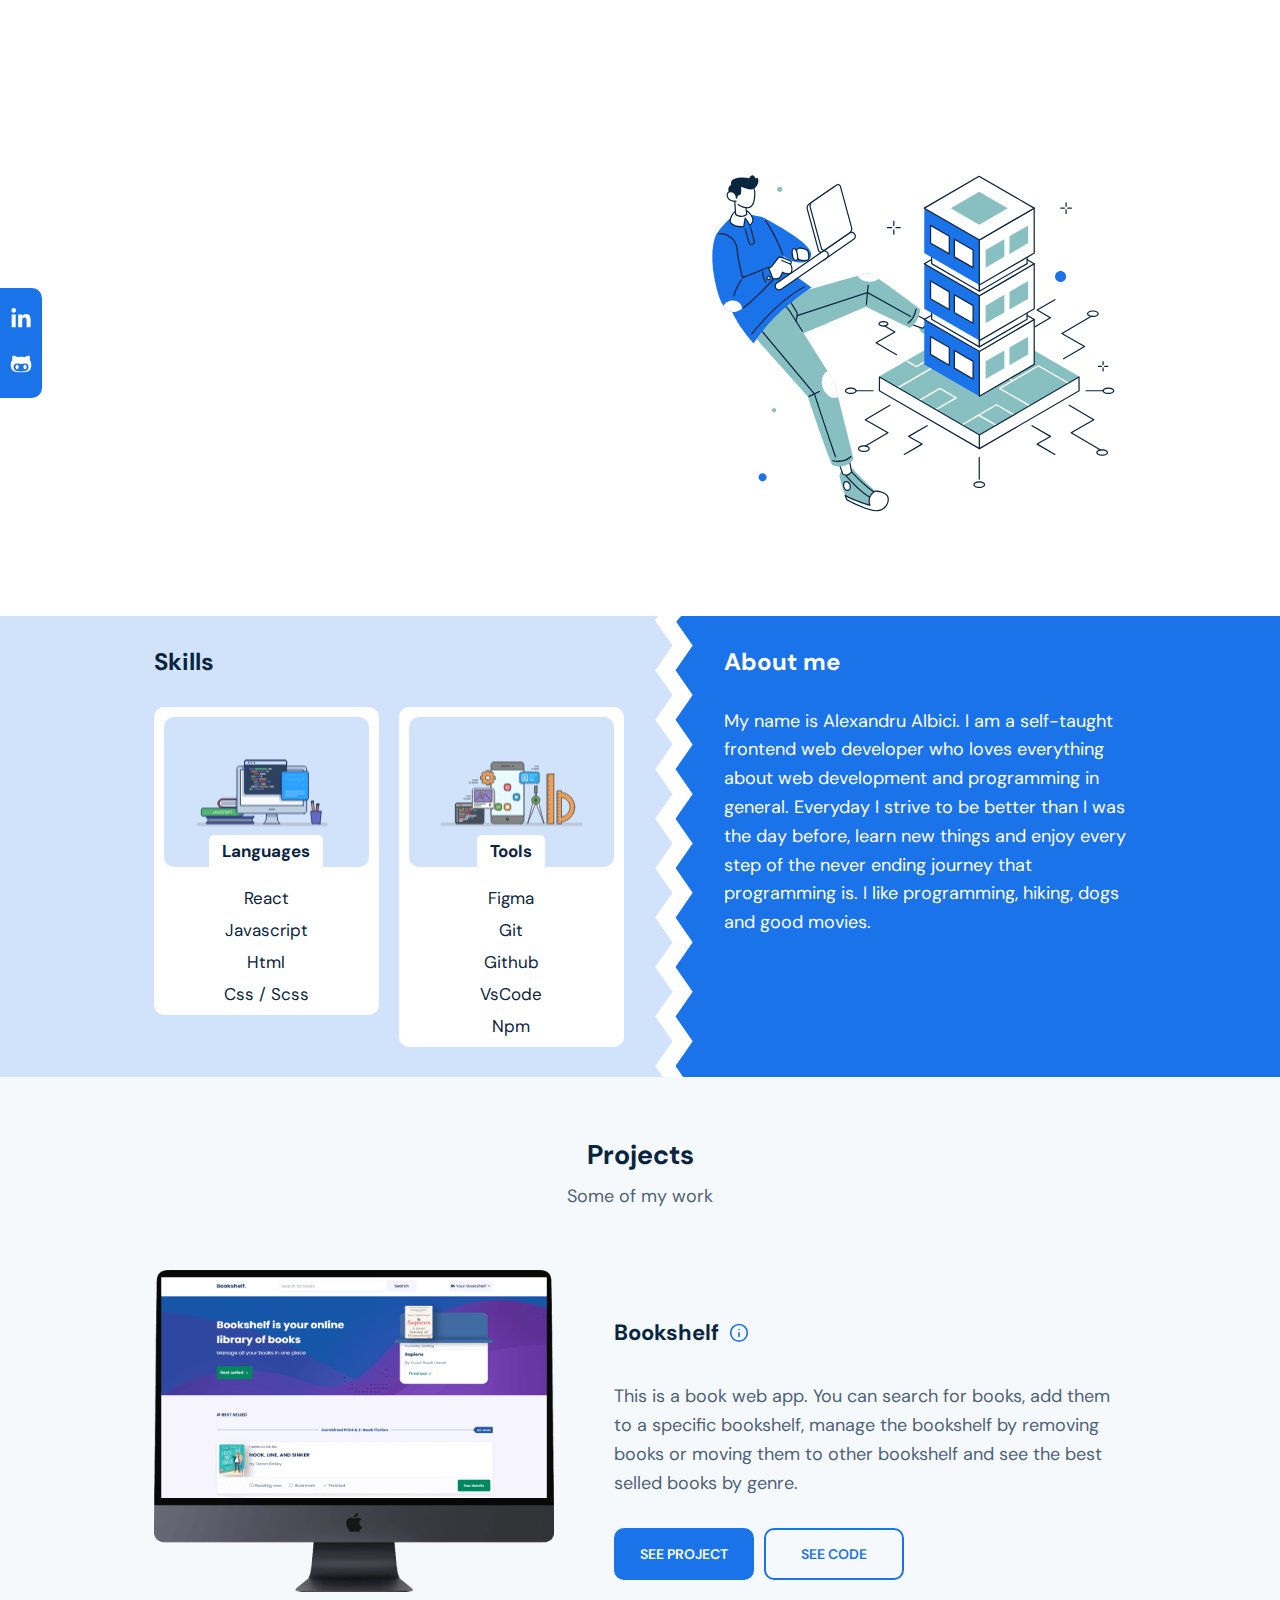
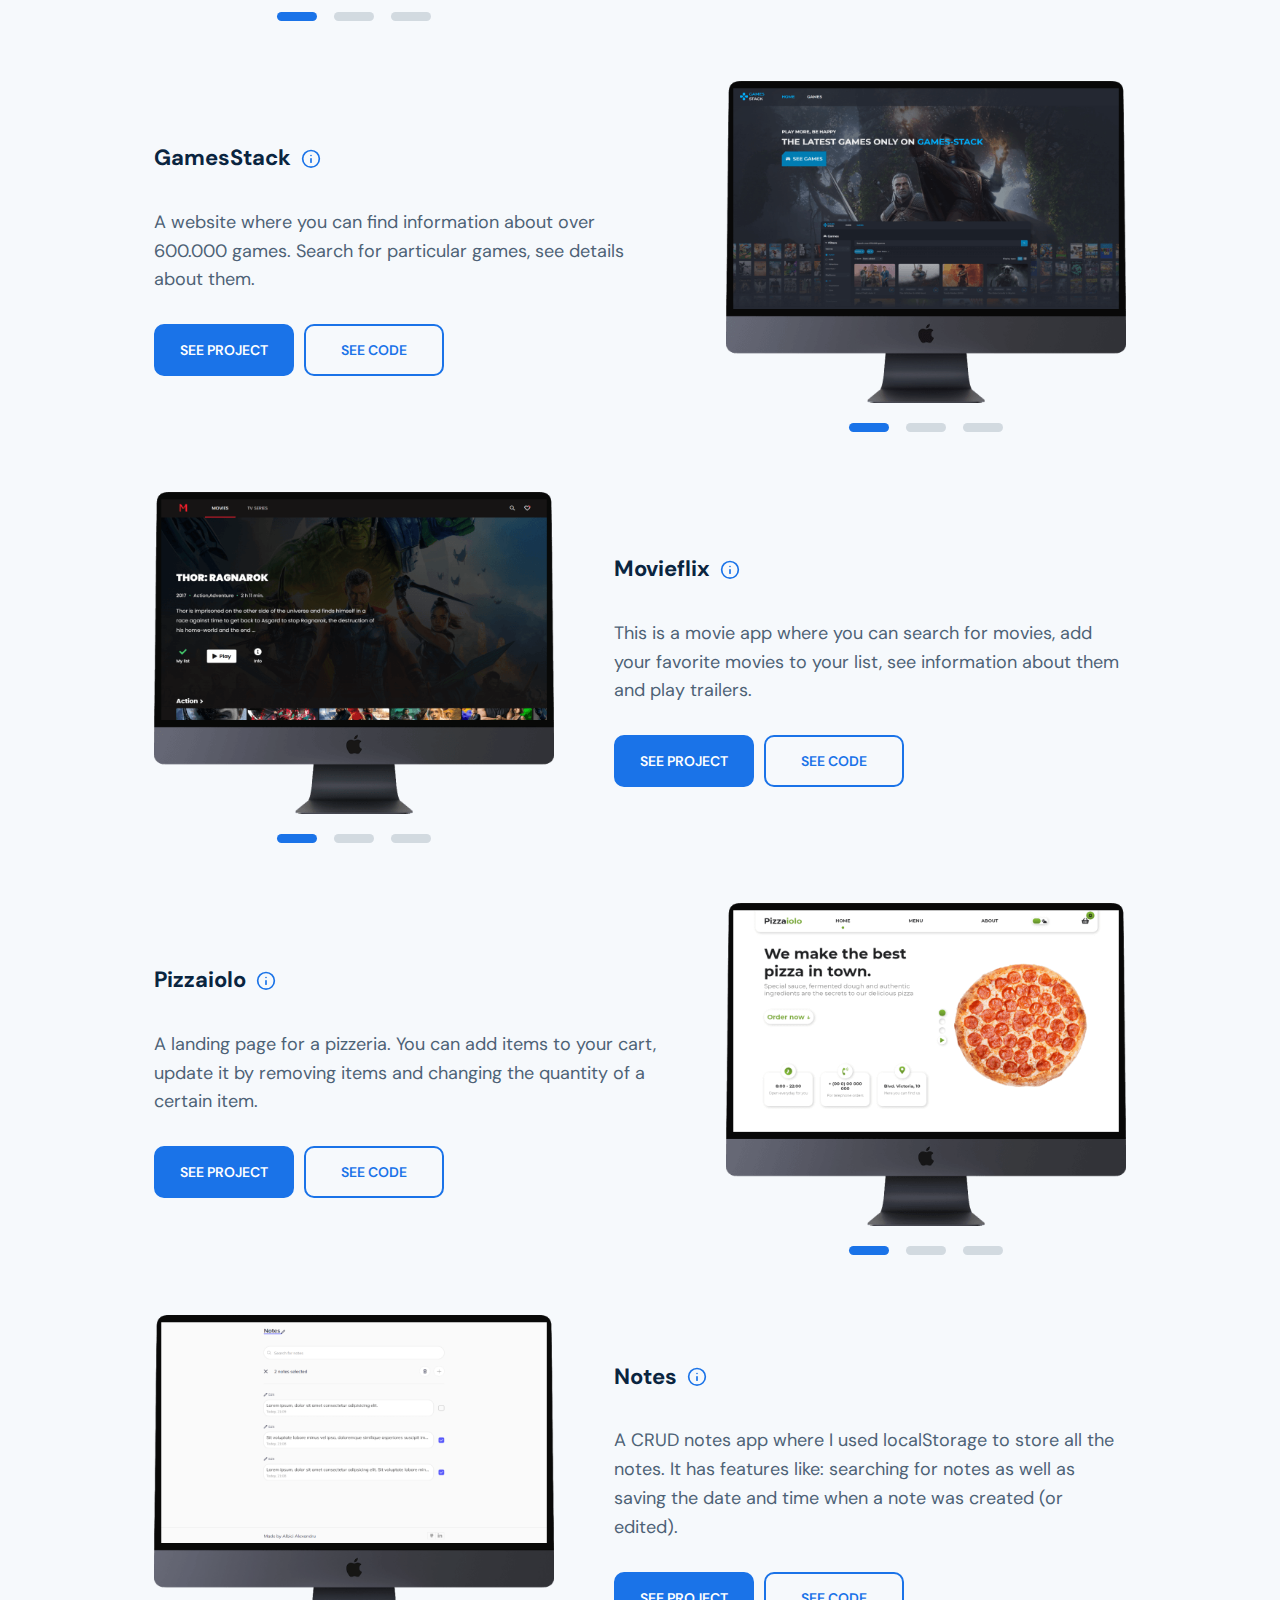
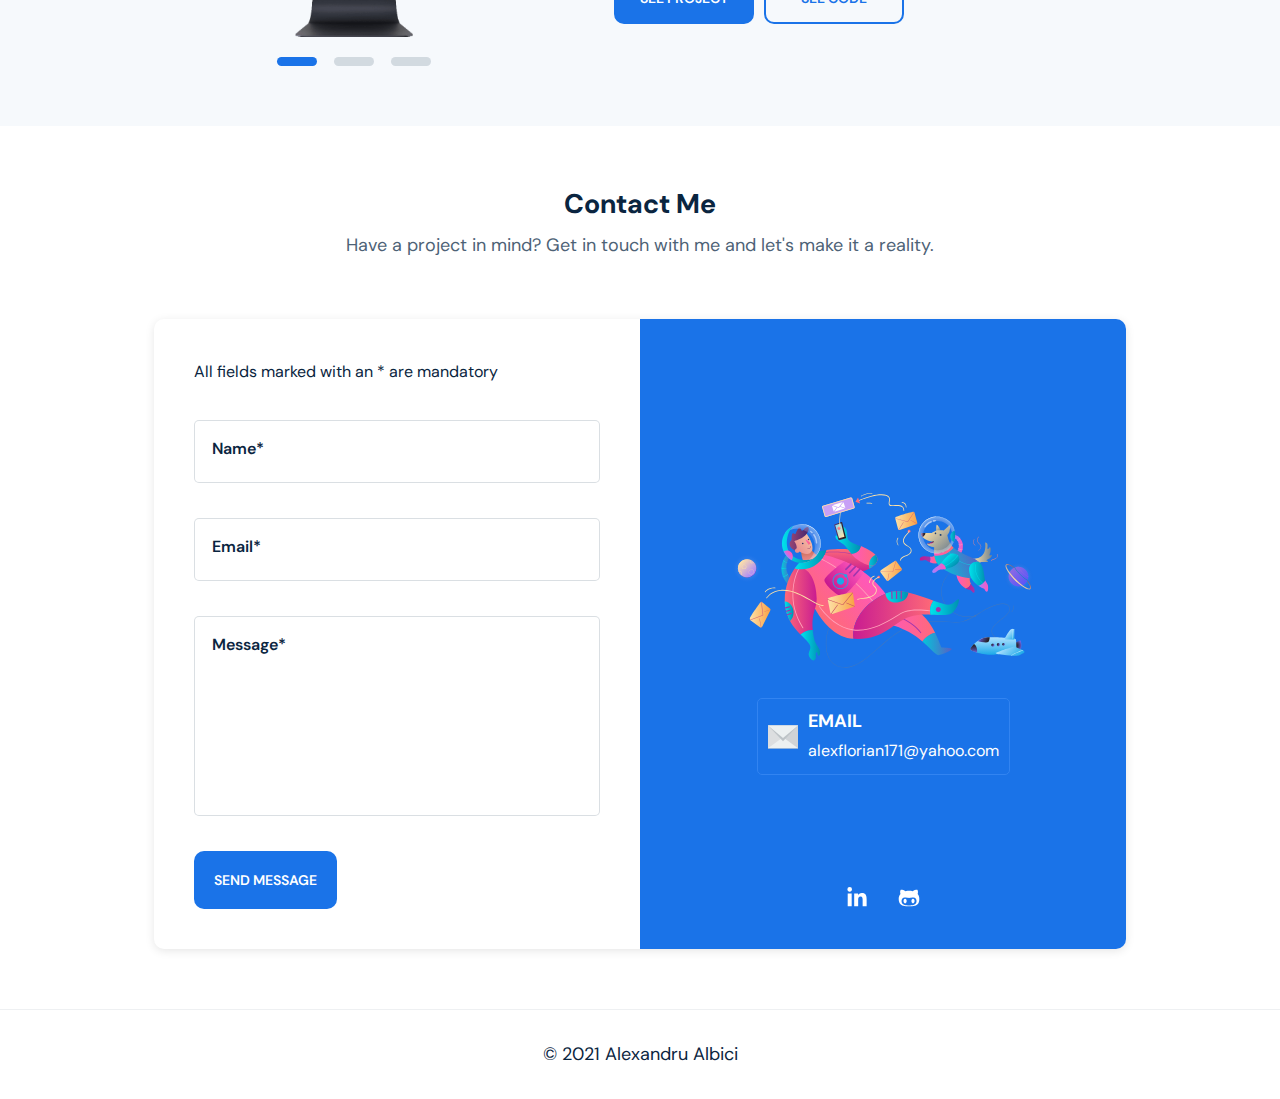
==== commit 9cfeda28: "changed mockups for the bookshelf project" ====
--- a/index.html
+++ b/index.html
@@ -285,7 +285,87 @@
         </div>
 
         <article
-          class="featured-project featured-project-left games-stack-project"
+          class="featured-project featured-project-left bookshelf-project"
+        >
+          <div class="featured-project-img-wrapper" data-name="Bookshelf">
+            <img
+              src="mockups/bookshelf/mockup-1.png"
+              alt="Bookshelf project mockup"
+              class="featured-project-img featured-project-bookshelf-img"
+            />
+
+            <div class="featured-project-img-controls">
+              <button class="active" data-index="0"></button>
+              <button data-index="1"></button>
+              <button data-index="2"></button>
+            </div>
+          </div>
+          <div class="featured-project-details">
+            <div class="featured-project-name-wrapper" data-name="Bookshelf">
+              <h3 class="featured-project-name">Bookshelf</h3>
+              <div class="project-info-wrapper">
+                <button>
+                  <svg
+                    stroke="currentColor"
+                    fill="none"
+                    stroke-width="2"
+                    viewBox="0 0 24 22"
+                    stroke-linecap="round"
+                    stroke-linejoin="round"
+                    height="1em"
+                    width="1em"
+                    xmlns="http://www.w3.org/2000/svg"
+                  >
+                    <circle cx="12" cy="12" r="10"></circle>
+                    <line x1="12" y1="16" x2="12" y2="12"></line>
+                    <line x1="12" y1="8" x2="12.01" y2="8"></line>
+                  </svg>
+                </button>
+
+                <div class="project-info-tech-wrapper">
+                  <h4>Technologies used</h4>
+                  <div class="project-info-tech">
+                    <span>React</span>
+                    <span>React Router</span>
+                    <span>Javascript</span>
+                    <span>Html</span>
+                    <span>Css</span>
+                    <span>Google Books API</span>
+                    <span>NYT Books API</span>
+                  </div>
+                </div>
+              </div>
+            </div>
+
+            <p class="featured-project-description">
+              This is a book web app. You can search for books, add them to a
+              specific bookshelf, manage the bookshelf by removing books or
+              moving them to other bookshelf and see the best selled books by
+              genre.
+            </p>
+
+            <div class="featured-project-links">
+              <a
+                href="https://bookshelf-project.netlify.app"
+                target="_blank"
+                class="featured-project-live-link featured-project-link"
+              >
+                see project
+              </a>
+
+              <a
+                href="https://github.com/Xander1796/BOOKSHELF"
+                target="_blank"
+                class="featured-project-code-link featured-project-link"
+              >
+                see code
+              </a>
+            </div>
+          </div>
+        </article>
+
+        <article
+          class="featured-project featured-project-right games-stack-project"
         >
           <div class="featured-project-img-wrapper" data-name="GamesStack">
             <img
@@ -351,86 +431,6 @@
 
               <a
                 href="https://github.com/Xander1796/GAMESSTACK.git"
-                target="_blank"
-                class="featured-project-code-link featured-project-link"
-              >
-                see code
-              </a>
-            </div>
-          </div>
-        </article>
-
-        <article
-          class="featured-project featured-project-right bookshelf-project"
-        >
-          <div class="featured-project-img-wrapper" data-name="Bookshelf">
-            <img
-              src="mockups/bookshelf/mockup-1.png"
-              alt="Bookshelf project mockup"
-              class="featured-project-img featured-project-bookshelf-img"
-            />
-
-            <div class="featured-project-img-controls">
-              <button class="active" data-index="0"></button>
-              <button data-index="1"></button>
-              <button data-index="2"></button>
-            </div>
-          </div>
-          <div class="featured-project-details">
-            <div class="featured-project-name-wrapper" data-name="Bookshelf">
-              <h3 class="featured-project-name">Bookshelf</h3>
-              <div class="project-info-wrapper">
-                <button>
-                  <svg
-                    stroke="currentColor"
-                    fill="none"
-                    stroke-width="2"
-                    viewBox="0 0 24 22"
-                    stroke-linecap="round"
-                    stroke-linejoin="round"
-                    height="1em"
-                    width="1em"
-                    xmlns="http://www.w3.org/2000/svg"
-                  >
-                    <circle cx="12" cy="12" r="10"></circle>
-                    <line x1="12" y1="16" x2="12" y2="12"></line>
-                    <line x1="12" y1="8" x2="12.01" y2="8"></line>
-                  </svg>
-                </button>
-
-                <div class="project-info-tech-wrapper">
-                  <h4>Technologies used</h4>
-                  <div class="project-info-tech">
-                    <span>React</span>
-                    <span>React Router</span>
-                    <span>Javascript</span>
-                    <span>Html</span>
-                    <span>Css</span>
-                    <span>Google Books API</span>
-                    <span>NYT Books API</span>
-                  </div>
-                </div>
-              </div>
-            </div>
-
-            <p class="featured-project-description">
-              This is a book web app. You can search for books, add them to a
-              specific bookshelf, manage the bookshelf by removing books or
-              moving them to other bookshelf and see the best selled books by
-              genre.
-            </p>
-
-            <div class="featured-project-links">
-              <a
-                href="https://bookshelf-project.netlify.app"
-                target="_blank"
-                class="featured-project-live-link featured-project-link"
-              >
-                see project
-              </a>
-
-              <a
-                href="https://github.com/Xander1796/BOOKSHELF"
                 target="_blank"
                 class="featured-project-code-link featured-project-link"
               >
--- a/style.css
+++ b/style.css
@@ -109,7 +109,7 @@
 
 @keyframes hero-section-anim {
   0% {
-    transform: translateY(100%);
+    transform: translateY(calc(100% + 1rem));
     opacity: 0;
   }
 
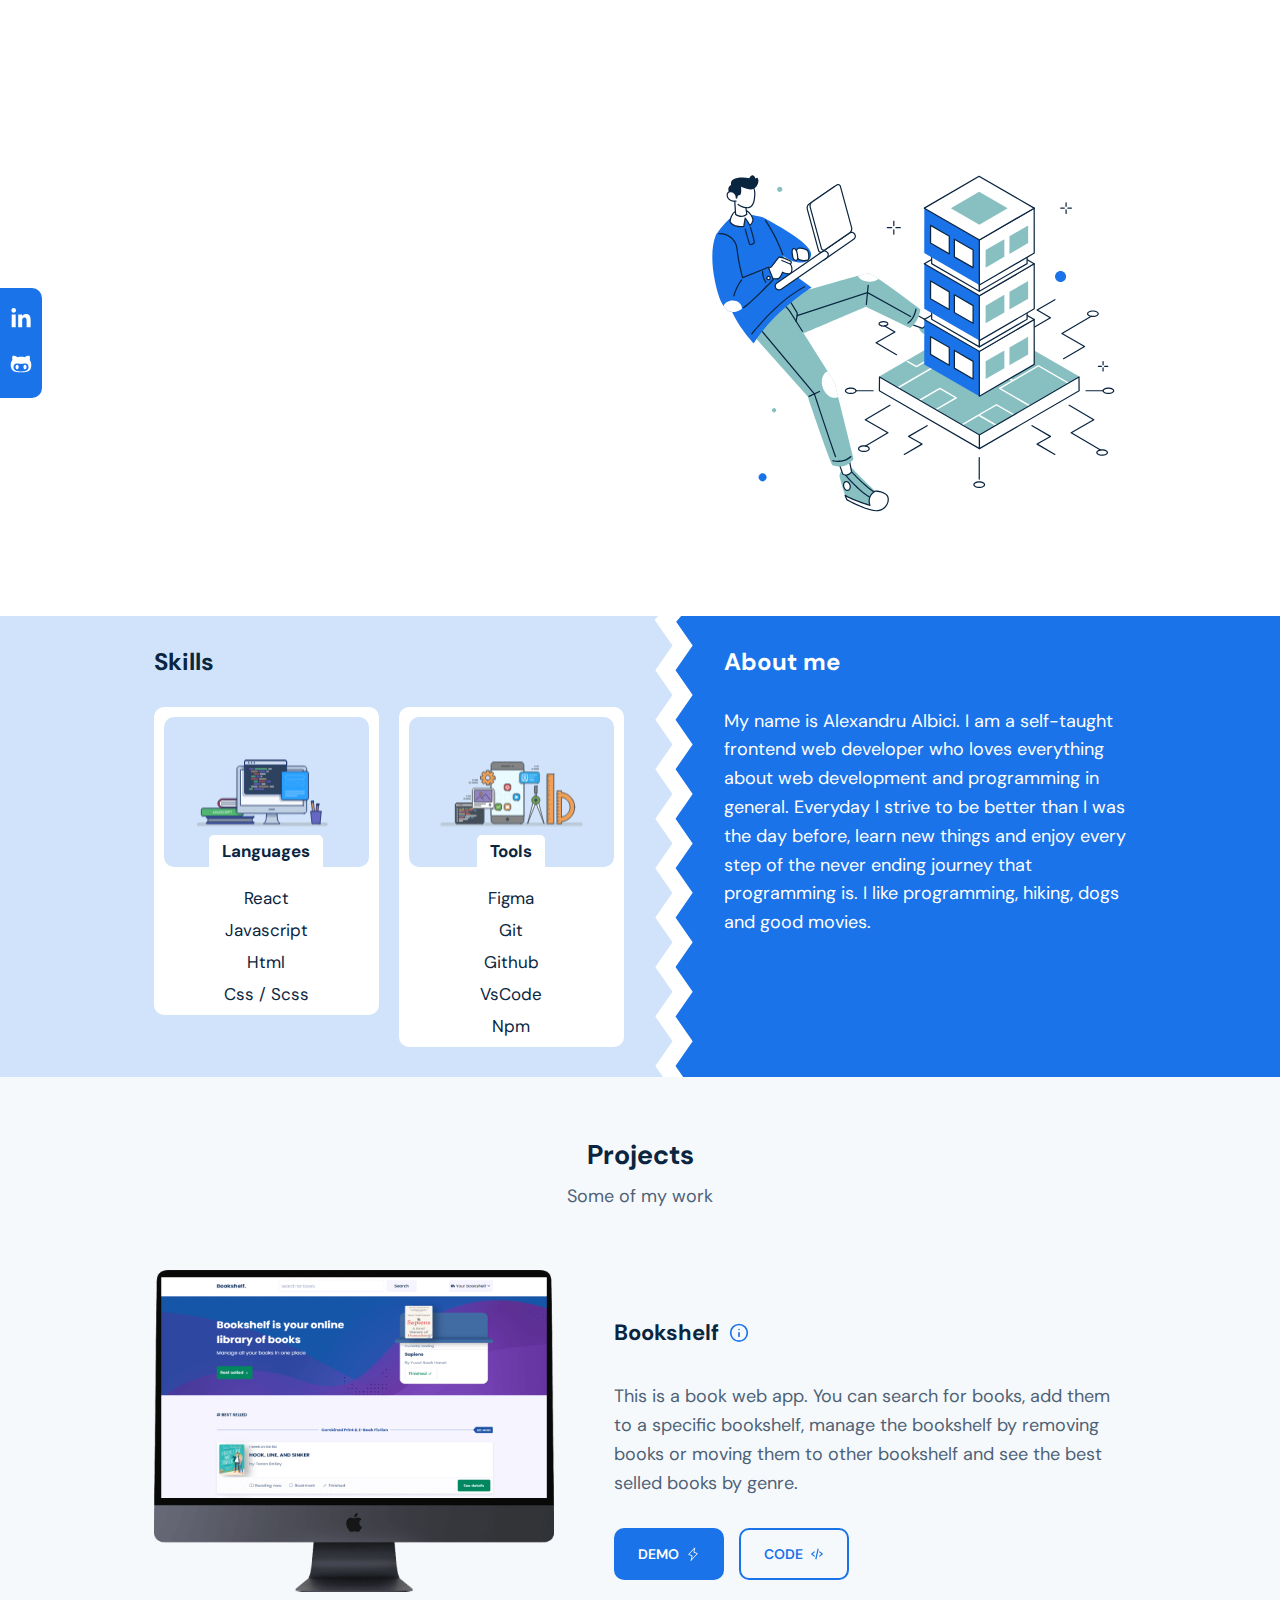
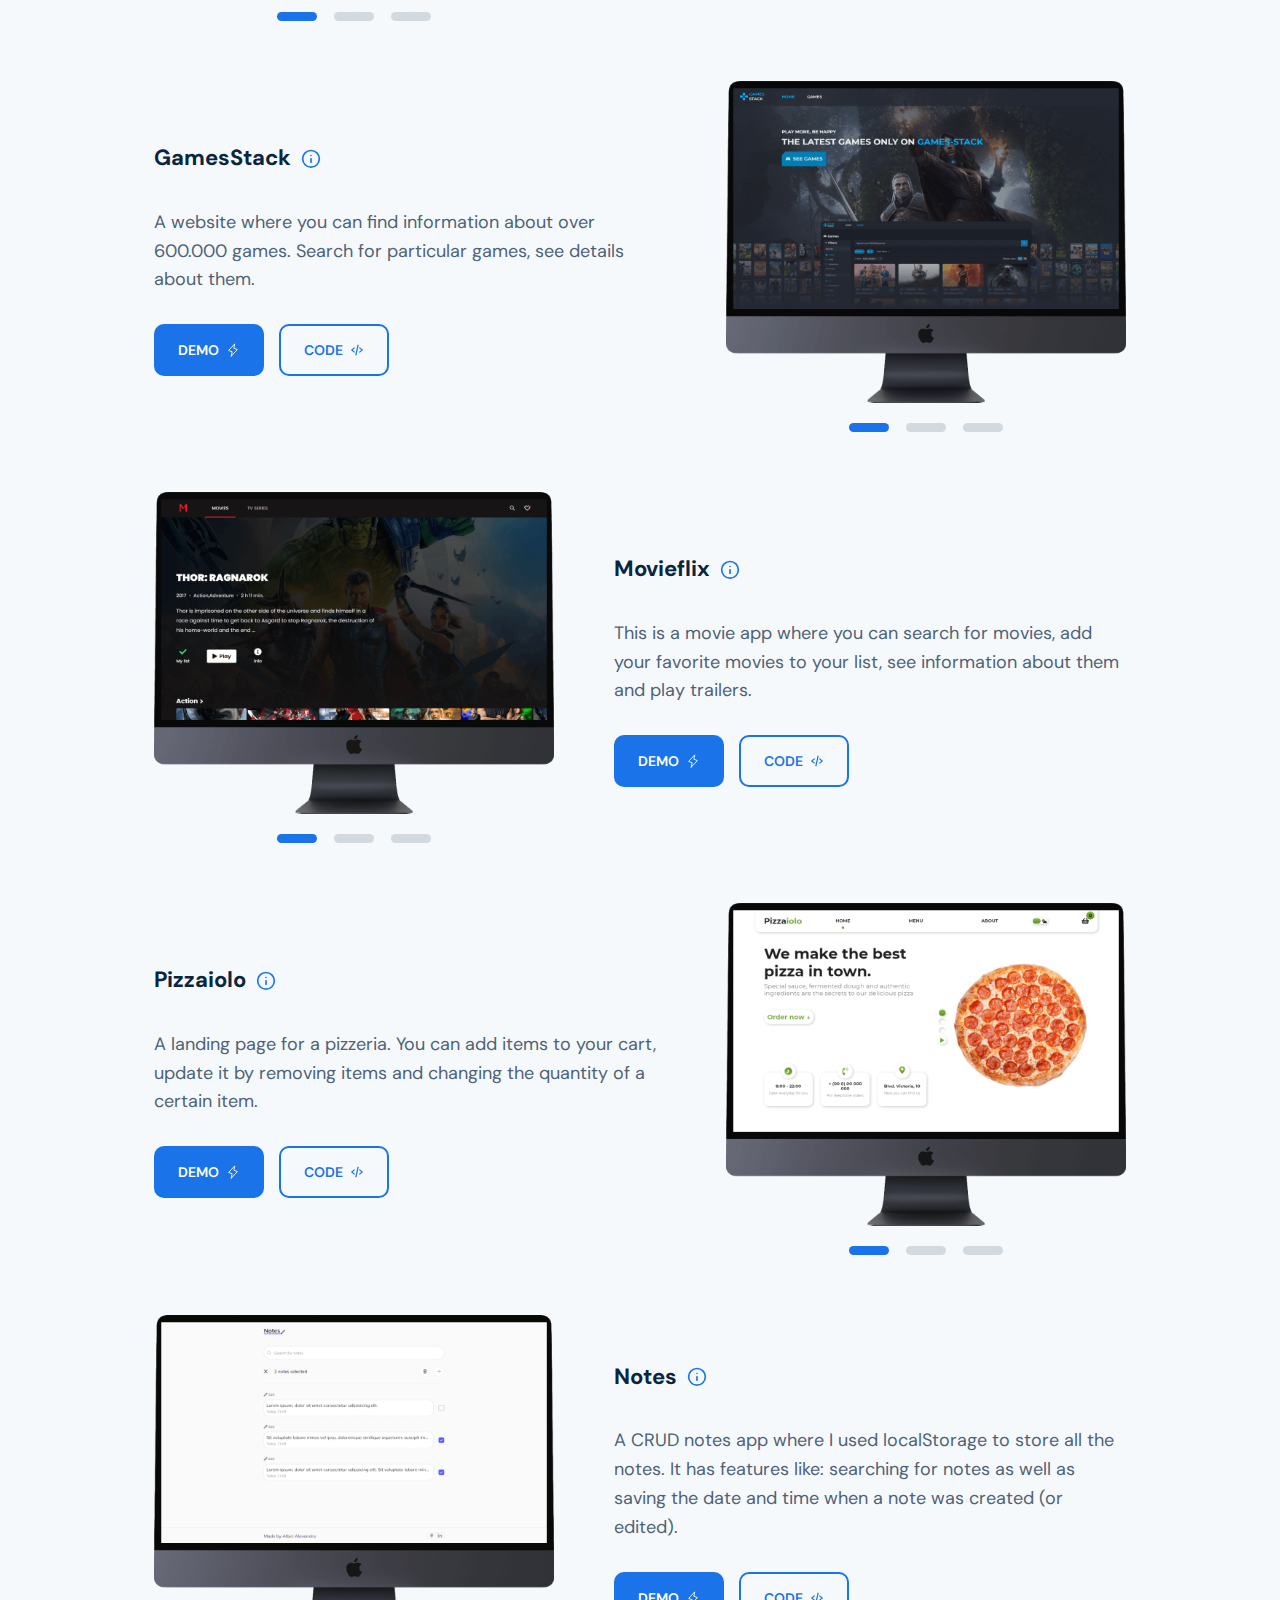
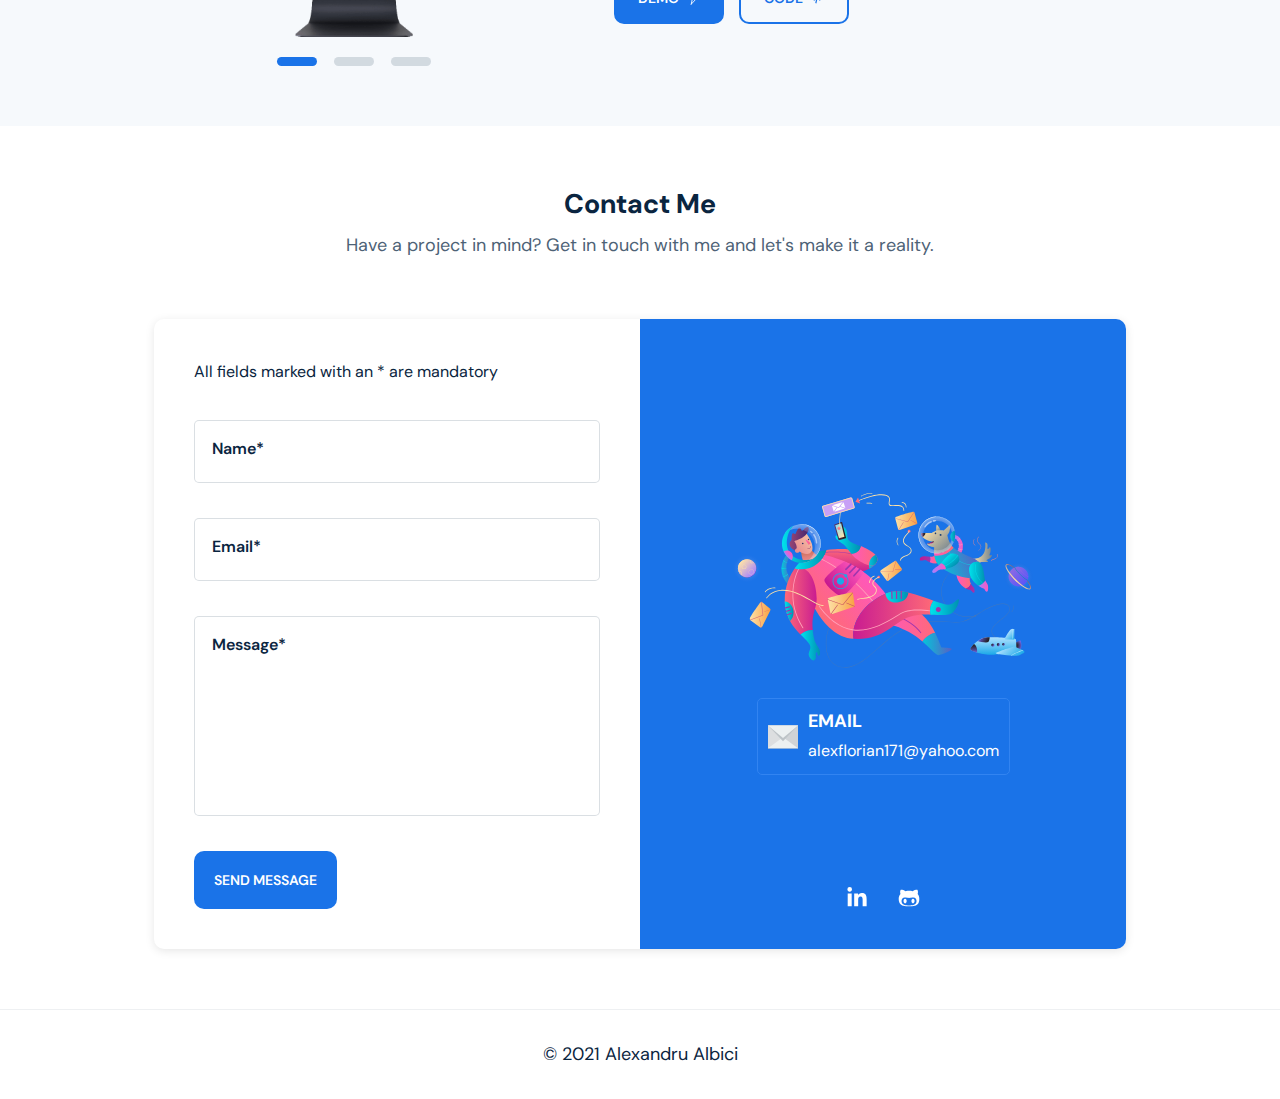
==== commit 08139b94: "changed project buttons appearance" ====
--- a/index.html
+++ b/index.html
@@ -350,7 +350,24 @@
                 target="_blank"
                 class="featured-project-live-link featured-project-link"
               >
-                see project
+                demo
+                <svg
+                  xmlns="http://www.w3.org/2000/svg"
+                  width="1em"
+                  height="1em"
+                  fill="currentColor"
+                  viewBox="0 0 256 256"
+                >
+                  <rect width="256" height="256" fill="none"></rect>
+                  <polygon
+                    points="96 239.992 112 159.992 48 135.992 160 15.992 144 95.992 208 119.992 96 239.992"
+                    fill="none"
+                    stroke="currentColor"
+                    stroke-linecap="round"
+                    stroke-linejoin="round"
+                    stroke-width="16"
+                  ></polygon>
+                </svg>
               </a>
 
               <a
@@ -358,7 +375,20 @@
                 target="_blank"
                 class="featured-project-code-link featured-project-link"
               >
-                see code
+                code
+                <svg
+                  stroke="currentColor"
+                  fill="currentColor"
+                  stroke-width="0"
+                  viewBox="0 0 24 24"
+                  height="1em"
+                  width="1em"
+                  xmlns="http://www.w3.org/2000/svg"
+                >
+                  <path
+                    d="m7.375 16.781 1.25-1.562L4.601 12l4.024-3.219-1.25-1.562-5 4a1 1 0 0 0 0 1.562l5 4zm9.25-9.562-1.25 1.562L19.399 12l-4.024 3.219 1.25 1.562 5-4a1 1 0 0 0 0-1.562l-5-4zm-1.649-4.003-4 18-1.953-.434 4-18z"
+                  ></path>
+                </svg>
               </a>
             </div>
           </div>
@@ -426,7 +456,24 @@
                 target="_blank"
                 class="featured-project-live-link featured-project-link"
               >
-                see project
+                demo
+                <svg
+                  xmlns="http://www.w3.org/2000/svg"
+                  width="1em"
+                  height="1em"
+                  fill="currentColor"
+                  viewBox="0 0 256 256"
+                >
+                  <rect width="256" height="256" fill="none"></rect>
+                  <polygon
+                    points="96 239.992 112 159.992 48 135.992 160 15.992 144 95.992 208 119.992 96 239.992"
+                    fill="none"
+                    stroke="currentColor"
+                    stroke-linecap="round"
+                    stroke-linejoin="round"
+                    stroke-width="16"
+                  ></polygon>
+                </svg>
               </a>
 
               <a
@@ -434,7 +481,20 @@
                 target="_blank"
                 class="featured-project-code-link featured-project-link"
               >
-                see code
+                code
+                <svg
+                  stroke="currentColor"
+                  fill="currentColor"
+                  stroke-width="0"
+                  viewBox="0 0 24 24"
+                  height="1em"
+                  width="1em"
+                  xmlns="http://www.w3.org/2000/svg"
+                >
+                  <path
+                    d="m7.375 16.781 1.25-1.562L4.601 12l4.024-3.219-1.25-1.562-5 4a1 1 0 0 0 0 1.562l5 4zm9.25-9.562-1.25 1.562L19.399 12l-4.024 3.219 1.25 1.562 5-4a1 1 0 0 0 0-1.562l-5-4zm-1.649-4.003-4 18-1.953-.434 4-18z"
+                  ></path>
+                </svg>
               </a>
             </div>
           </div>
@@ -502,7 +562,24 @@
                 target="_blank"
                 class="featured-project-live-link featured-project-link"
               >
-                see project
+                demo
+                <svg
+                  xmlns="http://www.w3.org/2000/svg"
+                  width="1em"
+                  height="1em"
+                  fill="currentColor"
+                  viewBox="0 0 256 256"
+                >
+                  <rect width="256" height="256" fill="none"></rect>
+                  <polygon
+                    points="96 239.992 112 159.992 48 135.992 160 15.992 144 95.992 208 119.992 96 239.992"
+                    fill="none"
+                    stroke="currentColor"
+                    stroke-linecap="round"
+                    stroke-linejoin="round"
+                    stroke-width="16"
+                  ></polygon>
+                </svg>
               </a>
 
               <a
@@ -510,7 +587,20 @@
                 target="_blank"
                 class="featured-project-code-link featured-project-link"
               >
-                see code
+                code
+                <svg
+                  stroke="currentColor"
+                  fill="currentColor"
+                  stroke-width="0"
+                  viewBox="0 0 24 24"
+                  height="1em"
+                  width="1em"
+                  xmlns="http://www.w3.org/2000/svg"
+                >
+                  <path
+                    d="m7.375 16.781 1.25-1.562L4.601 12l4.024-3.219-1.25-1.562-5 4a1 1 0 0 0 0 1.562l5 4zm9.25-9.562-1.25 1.562L19.399 12l-4.024 3.219 1.25 1.562 5-4a1 1 0 0 0 0-1.562l-5-4zm-1.649-4.003-4 18-1.953-.434 4-18z"
+                  ></path>
+                </svg>
               </a>
             </div>
           </div>
@@ -577,7 +667,24 @@
                 target="_blank"
                 class="featured-project-live-link featured-project-link"
               >
-                see project
+                demo
+                <svg
+                  xmlns="http://www.w3.org/2000/svg"
+                  width="1em"
+                  height="1em"
+                  fill="currentColor"
+                  viewBox="0 0 256 256"
+                >
+                  <rect width="256" height="256" fill="none"></rect>
+                  <polygon
+                    points="96 239.992 112 159.992 48 135.992 160 15.992 144 95.992 208 119.992 96 239.992"
+                    fill="none"
+                    stroke="currentColor"
+                    stroke-linecap="round"
+                    stroke-linejoin="round"
+                    stroke-width="16"
+                  ></polygon>
+                </svg>
               </a>
 
               <a
@@ -585,7 +692,20 @@
                 target="_blank"
                 class="featured-project-code-link featured-project-link"
               >
-                see code
+                code
+                <svg
+                  stroke="currentColor"
+                  fill="currentColor"
+                  stroke-width="0"
+                  viewBox="0 0 24 24"
+                  height="1em"
+                  width="1em"
+                  xmlns="http://www.w3.org/2000/svg"
+                >
+                  <path
+                    d="m7.375 16.781 1.25-1.562L4.601 12l4.024-3.219-1.25-1.562-5 4a1 1 0 0 0 0 1.562l5 4zm9.25-9.562-1.25 1.562L19.399 12l-4.024 3.219 1.25 1.562 5-4a1 1 0 0 0 0-1.562l-5-4zm-1.649-4.003-4 18-1.953-.434 4-18z"
+                  ></path>
+                </svg>
               </a>
             </div>
           </div>
@@ -650,7 +770,24 @@
                 target="_blank"
                 class="featured-project-live-link featured-project-link"
               >
-                see project
+                demo
+                <svg
+                  xmlns="http://www.w3.org/2000/svg"
+                  width="1em"
+                  height="1em"
+                  fill="currentColor"
+                  viewBox="0 0 256 256"
+                >
+                  <rect width="256" height="256" fill="none"></rect>
+                  <polygon
+                    points="96 239.992 112 159.992 48 135.992 160 15.992 144 95.992 208 119.992 96 239.992"
+                    fill="none"
+                    stroke="currentColor"
+                    stroke-linecap="round"
+                    stroke-linejoin="round"
+                    stroke-width="16"
+                  ></polygon>
+                </svg>
               </a>
 
               <a
@@ -658,7 +795,20 @@
                 target="_blank"
                 class="featured-project-code-link featured-project-link"
               >
-                see code
+                code
+                <svg
+                  stroke="currentColor"
+                  fill="currentColor"
+                  stroke-width="0"
+                  viewBox="0 0 24 24"
+                  height="1em"
+                  width="1em"
+                  xmlns="http://www.w3.org/2000/svg"
+                >
+                  <path
+                    d="m7.375 16.781 1.25-1.562L4.601 12l4.024-3.219-1.25-1.562-5 4a1 1 0 0 0 0 1.562l5 4zm9.25-9.562-1.25 1.562L19.399 12l-4.024 3.219 1.25 1.562 5-4a1 1 0 0 0 0-1.562l-5-4zm-1.649-4.003-4 18-1.953-.434 4-18z"
+                  ></path>
+                </svg>
               </a>
             </div>
           </div>
--- a/style.css
+++ b/style.css
@@ -604,7 +604,7 @@
 
 .featured-project-links {
   display: flex;
-  gap: 1rem;
+  gap: 1.5rem;
 }
 
 .featured-project-link {
@@ -614,12 +614,16 @@
   justify-content: center;
   position: relative;
   padding: 1.5rem 1rem;
-  min-width: 14rem;
+  min-width: 11rem;
   border-radius: 1rem;
   font-weight: 600;
   font-size: 1.4rem;
   border: 2px solid var(--accent-color);
   transition: 0.2s ease background-color;
+}
+
+.featured-project-link svg {
+  margin-left: .7rem;
 }
 
 .featured-project-live-link {
@@ -1489,11 +1493,6 @@
     height: 1.8rem;
   }
 
-  .featured-project-link {
-    font-size: 1.4rem;
-    min-width: 12.5rem;
-  }
-
   .featured-project-description {
     font-size: 1.6rem;
   }
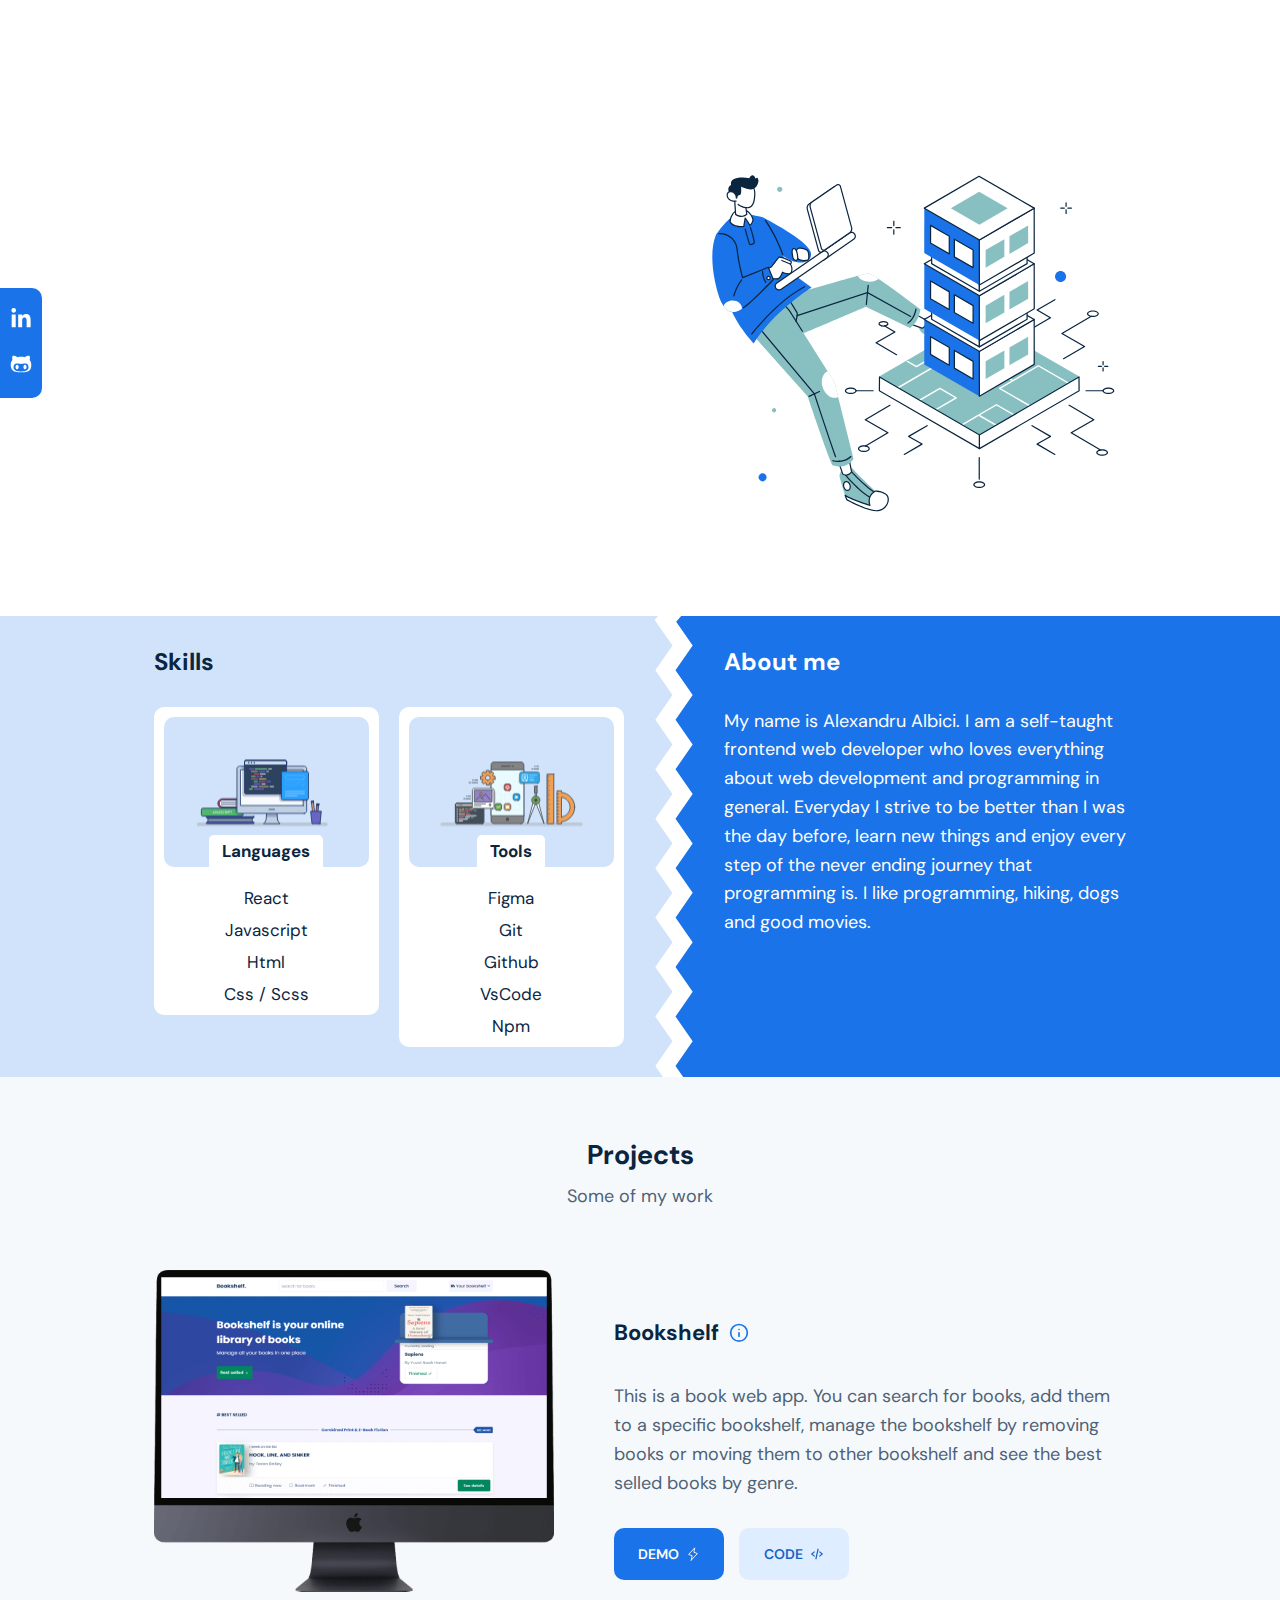
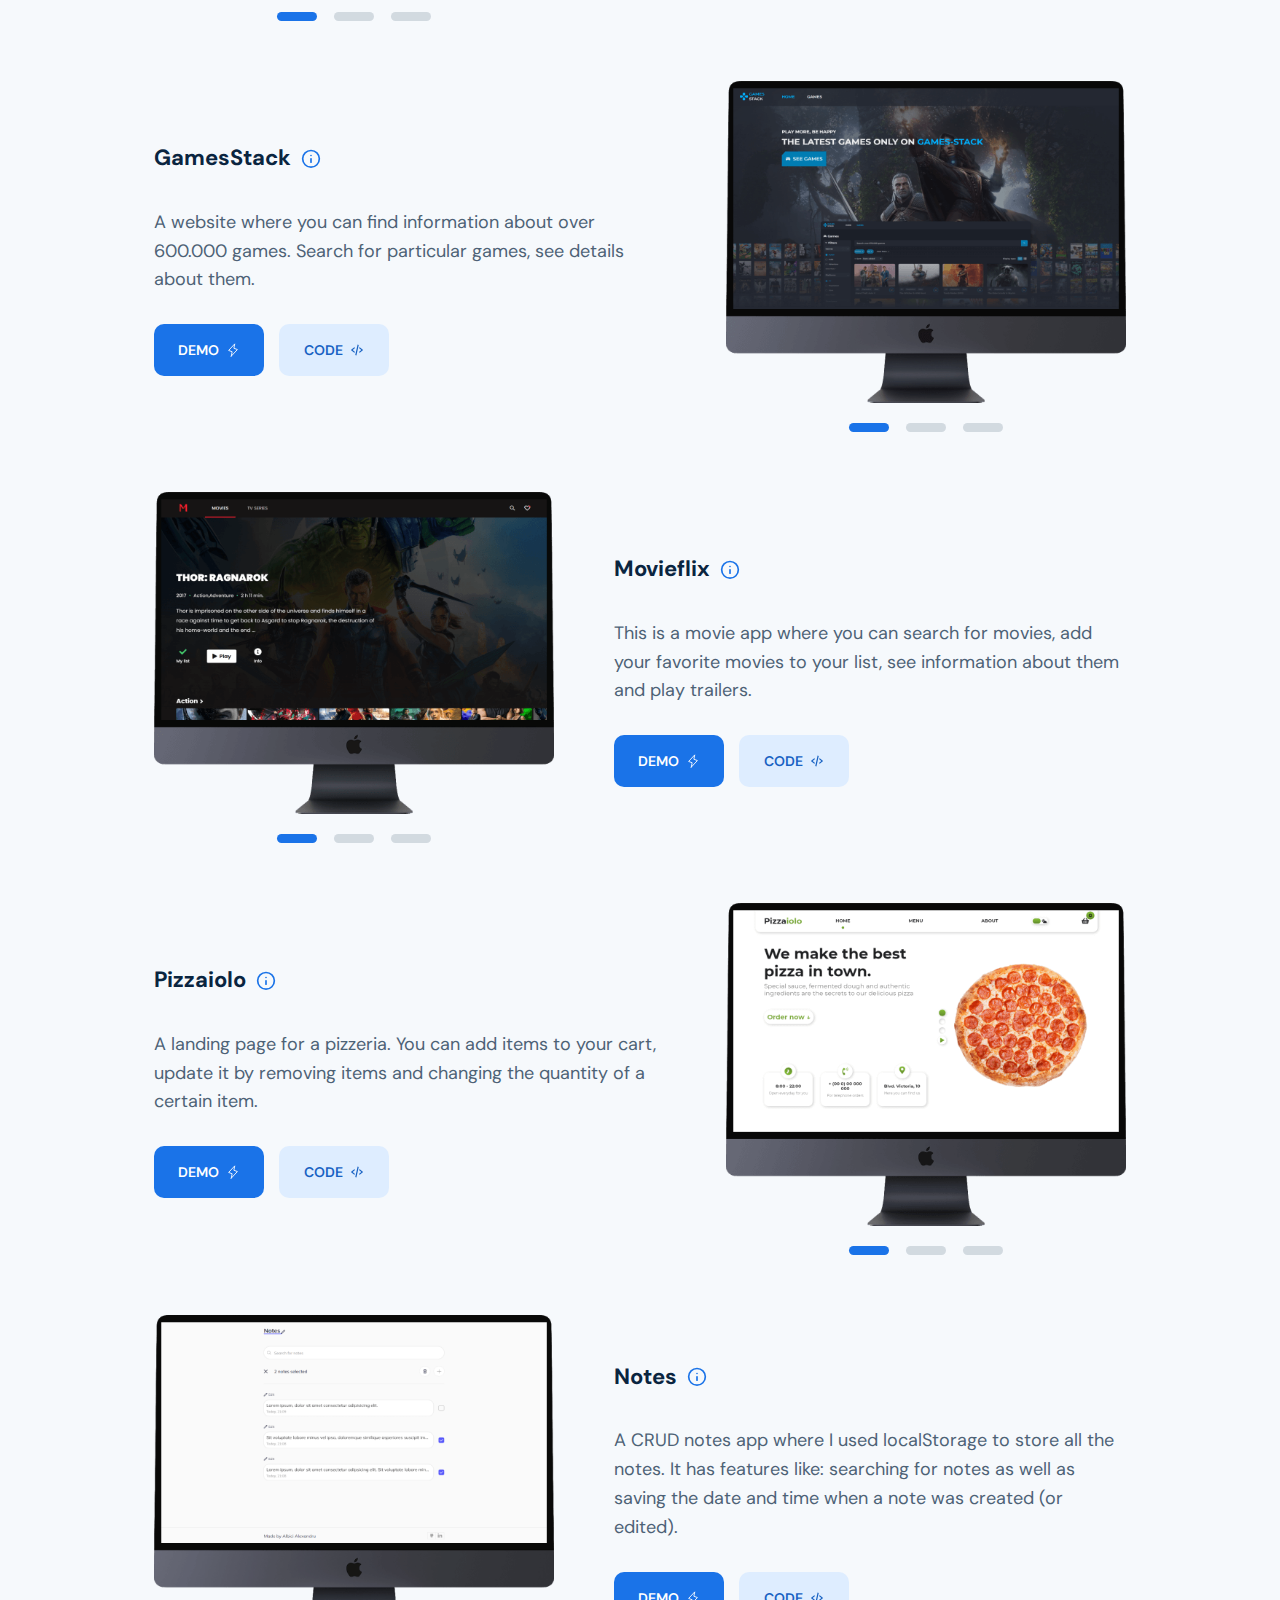
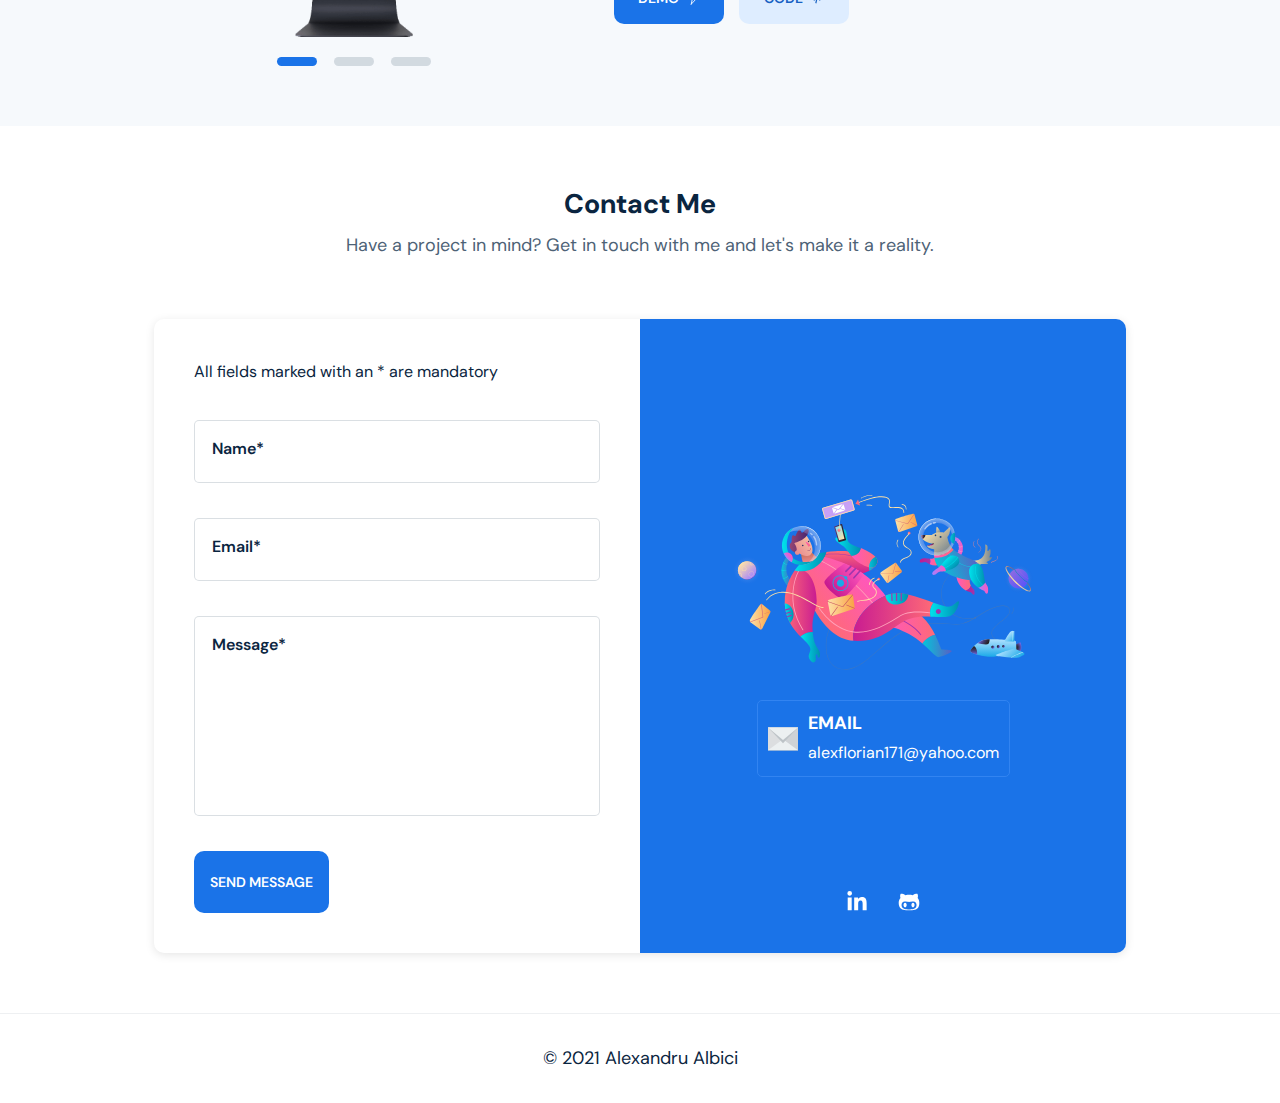
==== commit 2dfaee9e: "changed buttons styling and added a image meta tag" ====
--- a/index.html
+++ b/index.html
@@ -8,6 +8,7 @@
       name="description"
       content="My name is Alexandru Albici. I specialize in building eye catching, intuitive and highly functional digital experiences"
     />
+    <meta name="image" property="og:image" content="https://live.staticflickr.com/65535/51950541478_81838c157e_z.jpg">
     <link rel="shortcut icon" href="svg/favicon.svg" />
     <title>Alex Albici</title>
     <link rel="preconnect" href="https://fonts.googleapis.com" />
@@ -20,7 +21,7 @@
     <script type="module" src="js/app.js" defer></script>
   </head>
   <body>
-    <a class="go-up-button hidden">
+    <a class="go-up-button hidden btn-accent">
       <svg
         stroke="currentColor"
         fill="currentColor"
@@ -175,10 +176,10 @@
           </div>
           <div class="hero-section-anim-wrapper">
             <div class="cta-wrapper hero-section-anim-element">
-              <a href="#projects" class="hero-cta hero-projects-cta">
+              <a href="#projects" class="hero-cta hero-projects-cta btn btn-accent">
                 See Projects
               </a>
-              <a href="#contact" class="hero-cta hero-contact-cta">
+              <a href="#contact" class="hero-cta hero-contact-cta btn btn-off-accent">
                 Contact Me
               </a>
             </div>
@@ -348,7 +349,7 @@
               <a
                 href="https://bookshelf-project.netlify.app"
                 target="_blank"
-                class="featured-project-live-link featured-project-link"
+                class="featured-project-live-link featured-project-link btn btn-accent"
               >
                 demo
                 <svg
@@ -373,7 +374,7 @@
               <a
                 href="https://github.com/Xander1796/BOOKSHELF"
                 target="_blank"
-                class="featured-project-code-link featured-project-link"
+                class="featured-project-code-link featured-project-link btn btn-off-accent"
               >
                 code
                 <svg
@@ -454,7 +455,7 @@
               <a
                 href="https://games-stack.netlify.app"
                 target="_blank"
-                class="featured-project-live-link featured-project-link"
+                class="featured-project-live-link featured-project-link btn btn-accent"
               >
                 demo
                 <svg
@@ -479,7 +480,7 @@
               <a
                 href="https://github.com/Xander1796/GAMESSTACK.git"
                 target="_blank"
-                class="featured-project-code-link featured-project-link"
+                class="featured-project-code-link featured-project-link btn btn-off-accent"
               >
                 code
                 <svg
@@ -560,7 +561,7 @@
               <a
                 href="MOVIEFLIX/index.html"
                 target="_blank"
-                class="featured-project-live-link featured-project-link"
+                class="featured-project-live-link featured-project-link btn btn-accent"
               >
                 demo
                 <svg
@@ -585,7 +586,7 @@
               <a
                 href="https://github.com/Xander1796/movieflix"
                 target="_blank"
-                class="featured-project-code-link featured-project-link"
+                class="featured-project-code-link featured-project-link btn btn-off-accent"
               >
                 code
                 <svg
@@ -665,7 +666,7 @@
               <a
                 href="PIZZAIOLO/index.html"
                 target="_blank"
-                class="featured-project-live-link featured-project-link"
+                class="featured-project-live-link featured-project-link btn btn-accent" 
               >
                 demo
                 <svg
@@ -690,7 +691,7 @@
               <a
                 href="https://github.com/Xander1796/Pizzaiolo"
                 target="_blank"
-                class="featured-project-code-link featured-project-link"
+                class="featured-project-code-link featured-project-link btn btn-off-accent"
               >
                 code
                 <svg
@@ -768,7 +769,7 @@
               <a
                 href="NOTES/index.html"
                 target="_blank"
-                class="featured-project-live-link featured-project-link"
+                class="featured-project-live-link featured-project-link btn btn-accent"
               >
                 demo
                 <svg
@@ -793,7 +794,7 @@
               <a
                 href="https://github.com/Xander1796/Notes"
                 target="_blank"
-                class="featured-project-code-link featured-project-link"
+                class="featured-project-code-link featured-project-link btn btn-off-accent"
               >
                 code
                 <svg
@@ -862,7 +863,7 @@
               ></textarea>
               <label for="contact-message">Message*</label>
             </div>
-            <button type="submit" id="contact-form-button">Send message</button>
+            <button type="submit" id="contact-form-button" class="btn btn-accent">Send message</button>
           </form>
 
           <div class="social-wrapper">
--- a/style.css
+++ b/style.css
@@ -40,10 +40,9 @@
   justify-content: center;
   width: 4.5rem;
   height: 4.5rem;
-  background: var(--accent-color);
   border-radius: 50%;
+  transition: 0.4s ease all;
   cursor: pointer;
-  transition: 0.4s ease all;
   z-index: 1000;
 }
 
@@ -53,10 +52,6 @@
   transform: translateY(10rem);
 }
 
-.go-up-button:hover {
-  background: var(--accent-color-hover);
-}
-
 .go-up-button svg {
   fill: var(--primary-color-400);
   width: 2.2rem;
@@ -101,6 +96,39 @@
   font-family: "DM Sans", sans-serif;
   border: none;
   background: none;
+}
+
+.btn {
+  display: inline-flex;
+  align-items: center;
+  justify-content: center;
+  width: fit-content;
+  transition: 0.2s ease;
+  transition-property: border-color color;
+  gap: 0.7rem;
+  font-size: 1.4rem;
+  border-radius: 1rem;
+  font-weight: 600;
+  text-transform: uppercase;
+  cursor: pointer;
+}
+
+.btn-accent {
+  background: var(--accent-color);
+  color: var(--primary-color-400);
+}
+
+.btn-accent:hover {
+  background: var(--accent-color-hover);
+}
+
+.btn-off-accent {
+  background: #deedff;
+  color: #1862c3;
+}
+
+.btn-off-accent:hover {
+  background: #d4e8ff;
 }
 
 section {
@@ -295,38 +323,10 @@
   gap: 1.5rem;
 }
 
-.hero-cta {
-  padding: 2rem;
-  border-radius: 1rem;
-  min-width: 14.5rem;
-  text-transform: uppercase;
-  font-weight: 600;
-  font-size: 1.4rem;
-  display: inline-flex;
-  align-items: center;
-  justify-content: center;
-  width: fit-content;
-  transition: 0.2s ease;
-  border: 2px solid var(--accent-color);
-  transition-property: border-color color;
-}
-
-.hero-projects-cta {
-  background: var(--accent-color);
-  color: var(--primary-color-400);
-}
-
-.hero-contact-cta {
-  color: var(--accent-color);
-}
-
-.hero-projects-cta:hover {
-  background: var(--accent-color-hover);
-  border-color: var(--accent-color-hover);
-}
-
-.hero-contact-cta:hover {
-  background: #1969d311;
+.hero-cta,
+#contact-form-button {
+  padding: 2.2rem 1rem;
+  min-width: 13.5rem;
 }
 
 .section-title-wrapper {
@@ -608,41 +608,8 @@
 }
 
 .featured-project-link {
-  text-transform: uppercase;
-  display: inline-flex;
-  align-items: center;
-  justify-content: center;
-  position: relative;
-  padding: 1.5rem 1rem;
+  padding: 1.7rem 1rem;
   min-width: 11rem;
-  border-radius: 1rem;
-  font-weight: 600;
-  font-size: 1.4rem;
-  border: 2px solid var(--accent-color);
-  transition: 0.2s ease background-color;
-}
-
-.featured-project-link svg {
-  margin-left: .7rem;
-}
-
-.featured-project-live-link {
-  background: var(--accent-color);
-  color: var(--primary-color-400);
-}
-
-.featured-project-live-link:hover {
-  background: var(--accent-color-hover);
-  border-color: var(--accent-color-hover);
-}
-
-.featured-project-code-link {
-  background: none;
-  color: var(--accent-color);
-}
-
-.featured-project-code-link:hover {
-  background: #1969d311;
 }
 
 .featured-project-description {
@@ -906,22 +873,6 @@
   font-size: 1.4rem;
 }
 
-#contact-form-button {
-  display: flex;
-  align-items: center;
-  justify-content: center;
-  border-radius: 1rem;
-  font-weight: 600;
-  width: fit-content;
-  background: var(--accent-color);
-  color: var(--primary-color-400);
-  text-transform: uppercase;
-  font-size: 1.4rem;
-  cursor: pointer;
-  padding: 2rem;
-  transition: 0.2s ease background-color;
-}
-
 #contact-message {
   resize: none;
   height: 20rem;
@@ -943,10 +894,6 @@
   align-items: center;
   justify-content: center;
   color: var(--primary-color-400);
-}
-
-#contact-form-button:hover {
-  background: var(--accent-color-hover);
 }
 
 .socials a svg {
@@ -1216,7 +1163,6 @@
   }
 
   #contact-form-button {
-    font-size: 1.5rem;
     width: 100%;
   }
 
@@ -1426,10 +1372,6 @@
     --section-vertical-padding: 40px;
   }
 
-  .featured-project-link::after {
-    display: none;
-  }
-
   .nav-links {
     width: 65%;
   }
@@ -1447,20 +1389,12 @@
     width: auto;
   }
 
-  .hero-cta {
-    min-width: 13.5rem;
-  }
-
   .hero-presentation h1 {
     font-size: 3rem;
   }
 
   .hero-presentation p {
     margin: 2rem 0 3rem;
-  }
-
-  .hero-cta {
-    padding: 1.5rem;
   }
 
   .section-title-wrapper h2 {
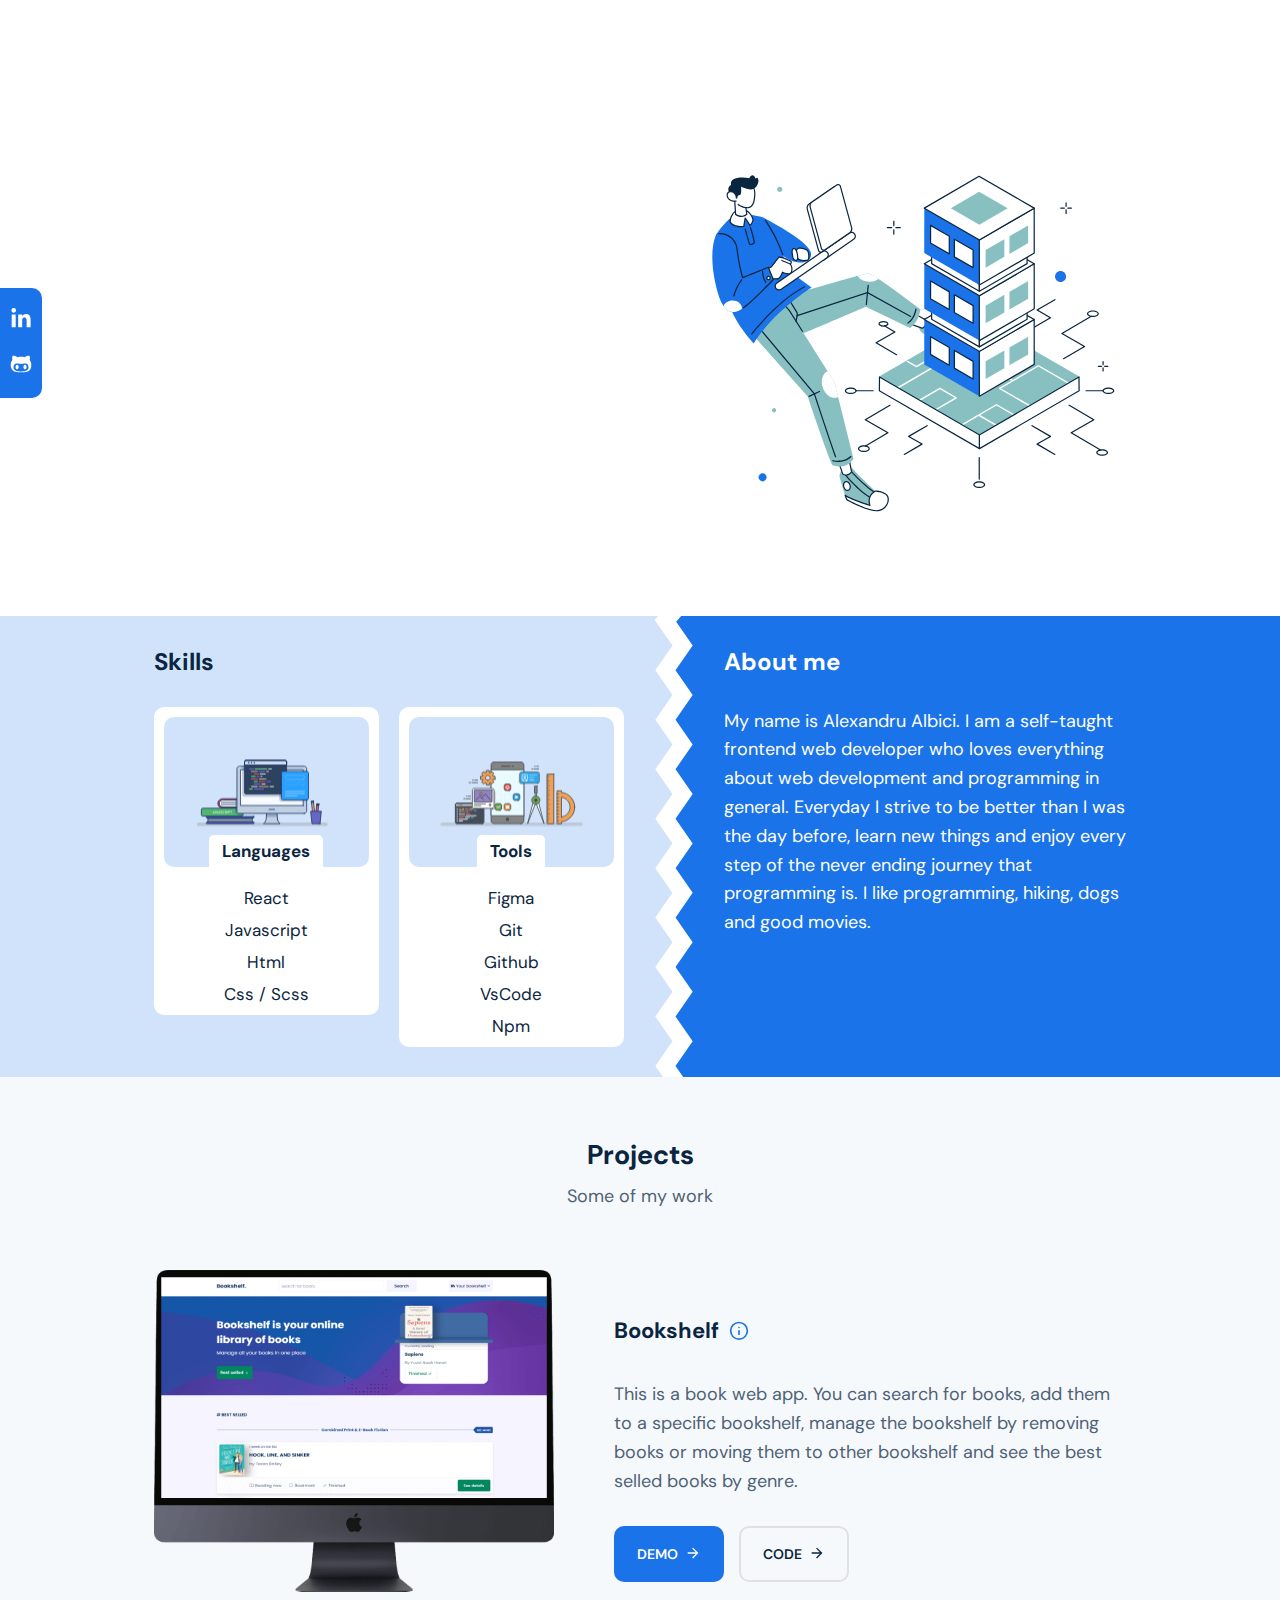
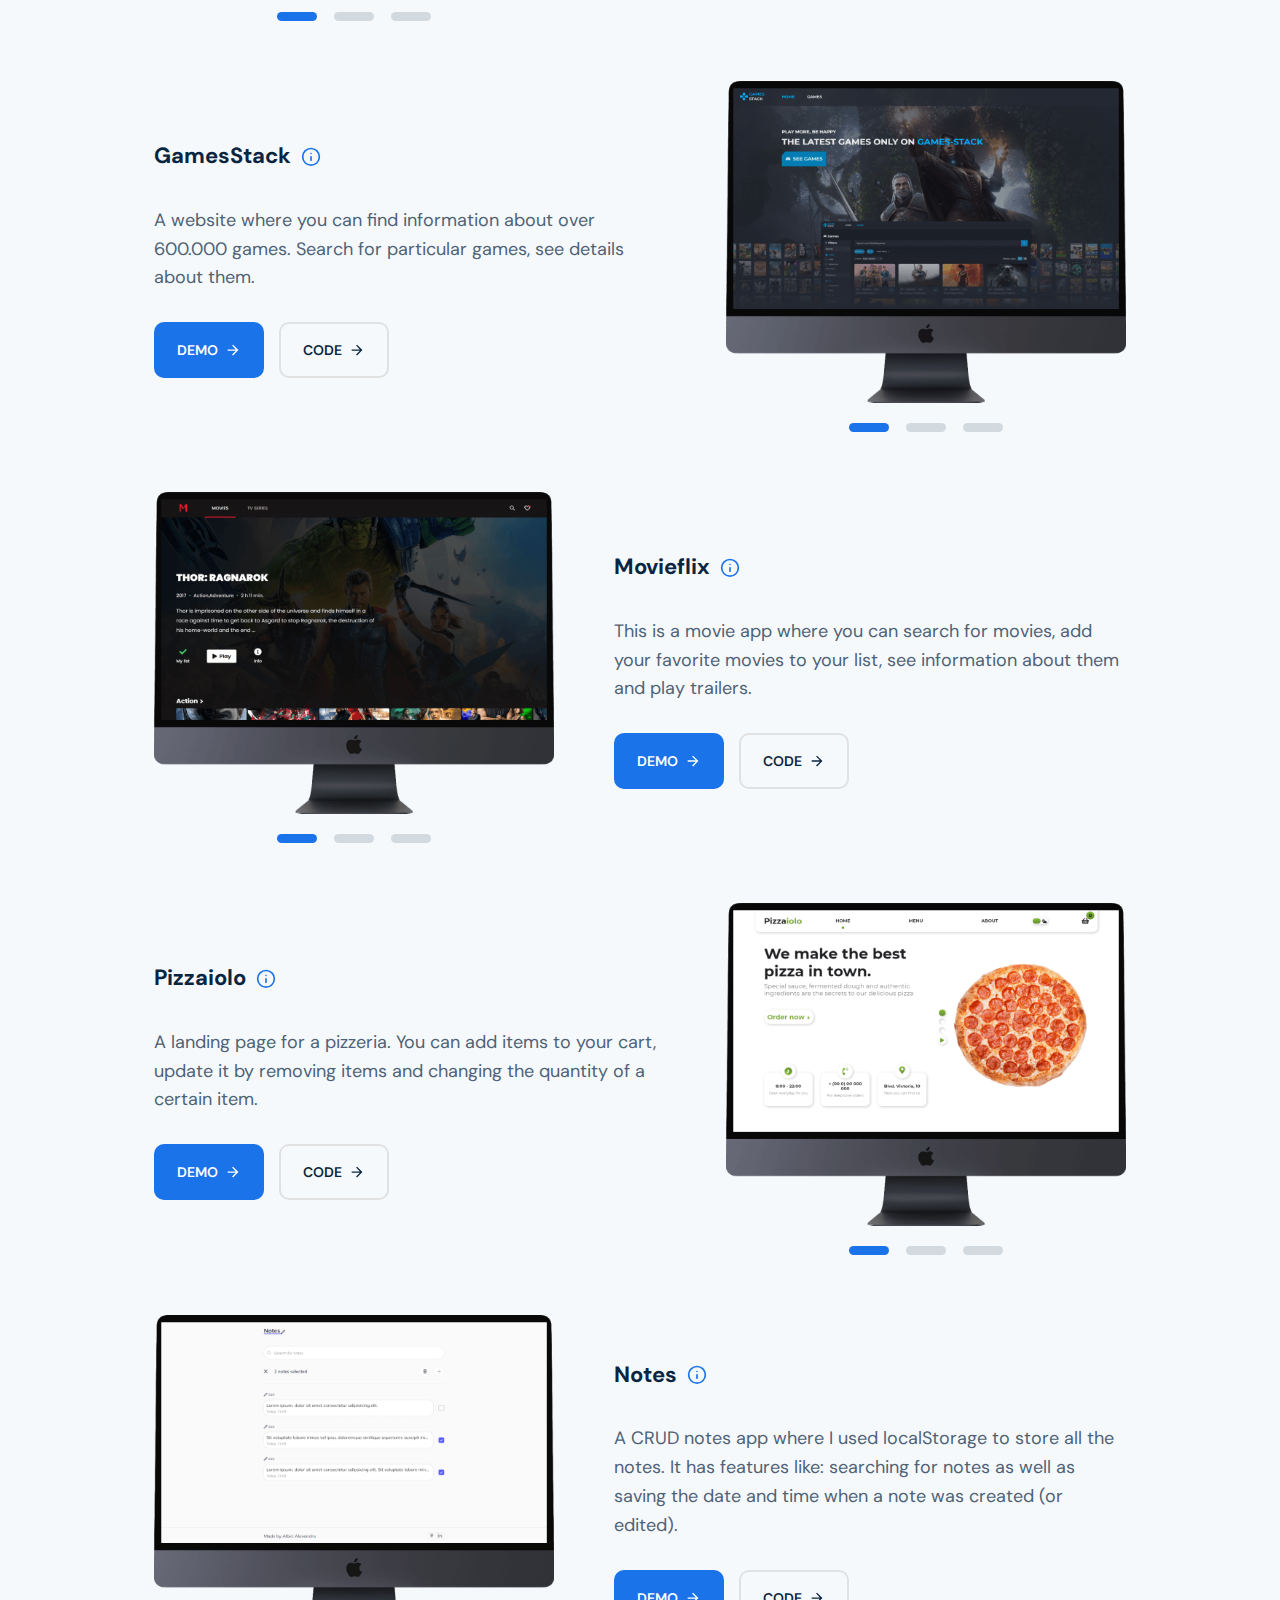
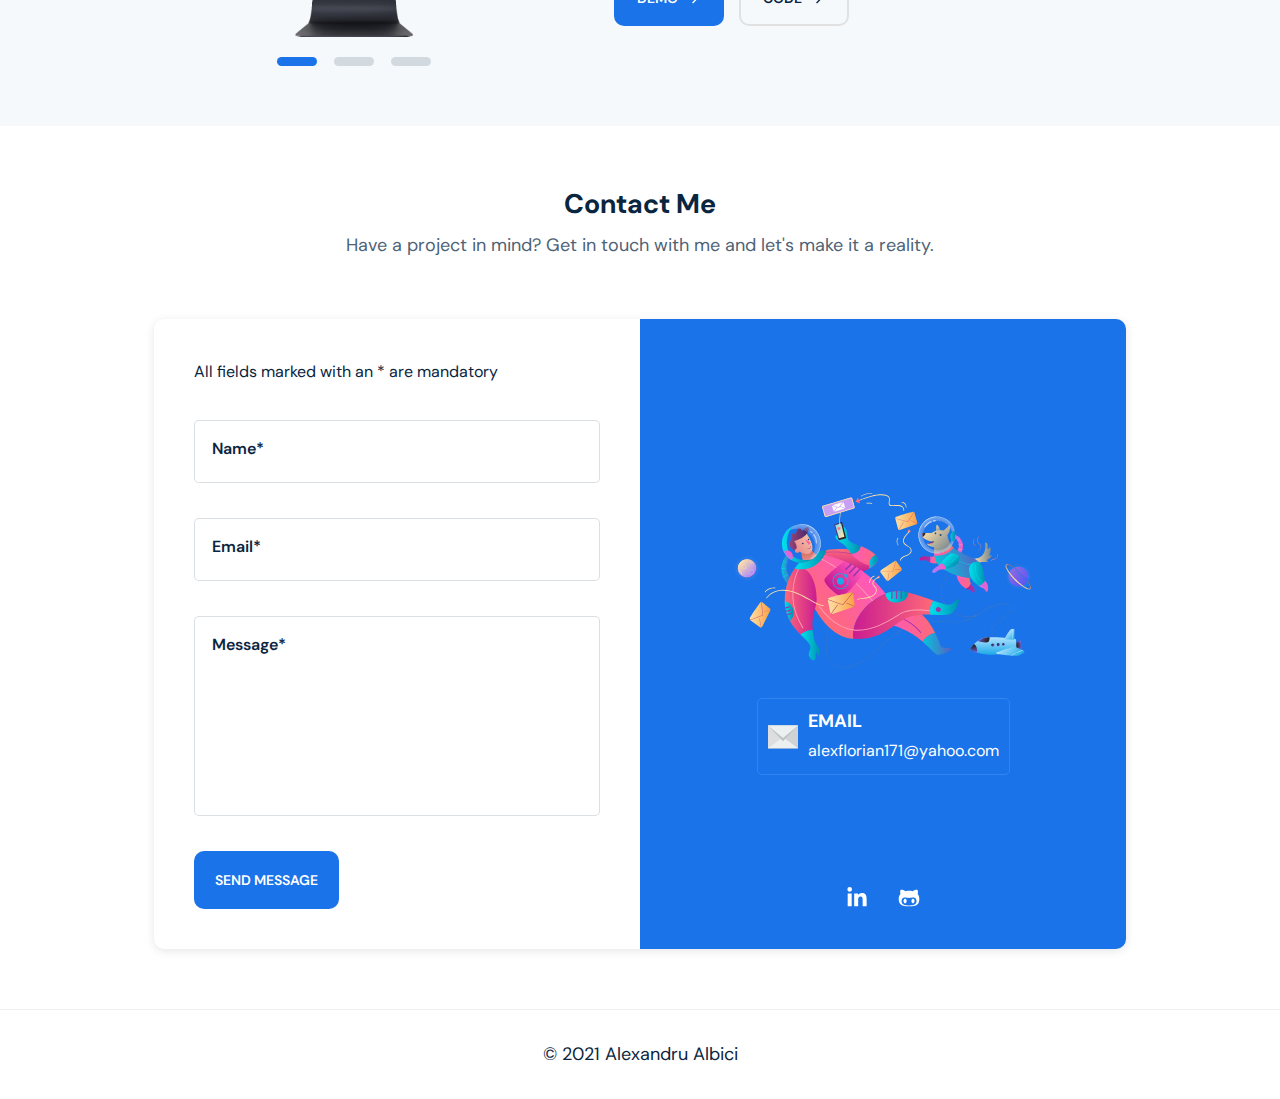
==== commit af67aadc: "changed the buttons appearance and added meta for og:image" ====
--- a/index.html
+++ b/index.html
@@ -8,7 +8,11 @@
       name="description"
       content="My name is Alexandru Albici. I specialize in building eye catching, intuitive and highly functional digital experiences"
     />
-    <meta name="image" property="og:image" content="https://live.staticflickr.com/65535/51950541478_81838c157e_z.jpg">
+    <meta
+      name="image"
+      property="og:image"
+      content="https://live.staticflickr.com/65535/51957393964_02ea3aea12_z.jpg"
+    />
     <link rel="shortcut icon" href="svg/favicon.svg" />
     <title>Alex Albici</title>
     <link rel="preconnect" href="https://fonts.googleapis.com" />
@@ -176,11 +180,43 @@
           </div>
           <div class="hero-section-anim-wrapper">
             <div class="cta-wrapper hero-section-anim-element">
-              <a href="#projects" class="hero-cta hero-projects-cta btn btn-accent">
+              <a
+                href="#projects"
+                class="hero-cta hero-projects-cta btn btn-accent"
+              >
                 See Projects
-              </a>
-              <a href="#contact" class="hero-cta hero-contact-cta btn btn-off-accent">
-                Contact Me
+                <svg
+                  stroke="currentColor"
+                  fill="currentColor"
+                  stroke-width="0"
+                  viewBox="0 0 512 512"
+                  height="1em"
+                  width="1em"
+                  xmlns="http://www.w3.org/2000/svg"
+                >
+                  <path
+                    d="M85 277.375h259.704L225.002 397.077 256 427l171-171L256 85l-29.922 29.924 118.626 119.701H85v42.75z"
+                  ></path>
+                </svg>
+              </a>
+              <a
+                href="#contact"
+                class="hero-cta hero-contact-cta btn btn-off-accent"
+              >
+                Let's talk
+                <svg
+                  stroke="currentColor"
+                  fill="currentColor"
+                  stroke-width="0"
+                  viewBox="0 0 512 512"
+                  height="1em"
+                  width="1em"
+                  xmlns="http://www.w3.org/2000/svg"
+                >
+                  <path
+                    d="M85 277.375h259.704L225.002 397.077 256 427l171-171L256 85l-29.922 29.924 118.626 119.701H85v42.75z"
+                  ></path>
+                </svg>
               </a>
             </div>
           </div>
@@ -353,21 +389,17 @@
               >
                 demo
                 <svg
-                  xmlns="http://www.w3.org/2000/svg"
-                  width="1em"
-                  height="1em"
-                  fill="currentColor"
-                  viewBox="0 0 256 256"
-                >
-                  <rect width="256" height="256" fill="none"></rect>
-                  <polygon
-                    points="96 239.992 112 159.992 48 135.992 160 15.992 144 95.992 208 119.992 96 239.992"
-                    fill="none"
-                    stroke="currentColor"
-                    stroke-linecap="round"
-                    stroke-linejoin="round"
-                    stroke-width="16"
-                  ></polygon>
+                  stroke="currentColor"
+                  fill="currentColor"
+                  stroke-width="0"
+                  viewBox="0 0 512 512"
+                  height="1em"
+                  width="1em"
+                  xmlns="http://www.w3.org/2000/svg"
+                >
+                  <path
+                    d="M85 277.375h259.704L225.002 397.077 256 427l171-171L256 85l-29.922 29.924 118.626 119.701H85v42.75z"
+                  ></path>
                 </svg>
               </a>
 
@@ -381,13 +413,13 @@
                   stroke="currentColor"
                   fill="currentColor"
                   stroke-width="0"
-                  viewBox="0 0 24 24"
-                  height="1em"
-                  width="1em"
-                  xmlns="http://www.w3.org/2000/svg"
-                >
-                  <path
-                    d="m7.375 16.781 1.25-1.562L4.601 12l4.024-3.219-1.25-1.562-5 4a1 1 0 0 0 0 1.562l5 4zm9.25-9.562-1.25 1.562L19.399 12l-4.024 3.219 1.25 1.562 5-4a1 1 0 0 0 0-1.562l-5-4zm-1.649-4.003-4 18-1.953-.434 4-18z"
+                  viewBox="0 0 512 512"
+                  height="1em"
+                  width="1em"
+                  xmlns="http://www.w3.org/2000/svg"
+                >
+                  <path
+                    d="M85 277.375h259.704L225.002 397.077 256 427l171-171L256 85l-29.922 29.924 118.626 119.701H85v42.75z"
                   ></path>
                 </svg>
               </a>
@@ -459,21 +491,17 @@
               >
                 demo
                 <svg
-                  xmlns="http://www.w3.org/2000/svg"
-                  width="1em"
-                  height="1em"
-                  fill="currentColor"
-                  viewBox="0 0 256 256"
-                >
-                  <rect width="256" height="256" fill="none"></rect>
-                  <polygon
-                    points="96 239.992 112 159.992 48 135.992 160 15.992 144 95.992 208 119.992 96 239.992"
-                    fill="none"
-                    stroke="currentColor"
-                    stroke-linecap="round"
-                    stroke-linejoin="round"
-                    stroke-width="16"
-                  ></polygon>
+                  stroke="currentColor"
+                  fill="currentColor"
+                  stroke-width="0"
+                  viewBox="0 0 512 512"
+                  height="1em"
+                  width="1em"
+                  xmlns="http://www.w3.org/2000/svg"
+                >
+                  <path
+                    d="M85 277.375h259.704L225.002 397.077 256 427l171-171L256 85l-29.922 29.924 118.626 119.701H85v42.75z"
+                  ></path>
                 </svg>
               </a>
 
@@ -487,13 +515,13 @@
                   stroke="currentColor"
                   fill="currentColor"
                   stroke-width="0"
-                  viewBox="0 0 24 24"
-                  height="1em"
-                  width="1em"
-                  xmlns="http://www.w3.org/2000/svg"
-                >
-                  <path
-                    d="m7.375 16.781 1.25-1.562L4.601 12l4.024-3.219-1.25-1.562-5 4a1 1 0 0 0 0 1.562l5 4zm9.25-9.562-1.25 1.562L19.399 12l-4.024 3.219 1.25 1.562 5-4a1 1 0 0 0 0-1.562l-5-4zm-1.649-4.003-4 18-1.953-.434 4-18z"
+                  viewBox="0 0 512 512"
+                  height="1em"
+                  width="1em"
+                  xmlns="http://www.w3.org/2000/svg"
+                >
+                  <path
+                    d="M85 277.375h259.704L225.002 397.077 256 427l171-171L256 85l-29.922 29.924 118.626 119.701H85v42.75z"
                   ></path>
                 </svg>
               </a>
@@ -565,21 +593,17 @@
               >
                 demo
                 <svg
-                  xmlns="http://www.w3.org/2000/svg"
-                  width="1em"
-                  height="1em"
-                  fill="currentColor"
-                  viewBox="0 0 256 256"
-                >
-                  <rect width="256" height="256" fill="none"></rect>
-                  <polygon
-                    points="96 239.992 112 159.992 48 135.992 160 15.992 144 95.992 208 119.992 96 239.992"
-                    fill="none"
-                    stroke="currentColor"
-                    stroke-linecap="round"
-                    stroke-linejoin="round"
-                    stroke-width="16"
-                  ></polygon>
+                  stroke="currentColor"
+                  fill="currentColor"
+                  stroke-width="0"
+                  viewBox="0 0 512 512"
+                  height="1em"
+                  width="1em"
+                  xmlns="http://www.w3.org/2000/svg"
+                >
+                  <path
+                    d="M85 277.375h259.704L225.002 397.077 256 427l171-171L256 85l-29.922 29.924 118.626 119.701H85v42.75z"
+                  ></path>
                 </svg>
               </a>
 
@@ -593,13 +617,13 @@
                   stroke="currentColor"
                   fill="currentColor"
                   stroke-width="0"
-                  viewBox="0 0 24 24"
-                  height="1em"
-                  width="1em"
-                  xmlns="http://www.w3.org/2000/svg"
-                >
-                  <path
-                    d="m7.375 16.781 1.25-1.562L4.601 12l4.024-3.219-1.25-1.562-5 4a1 1 0 0 0 0 1.562l5 4zm9.25-9.562-1.25 1.562L19.399 12l-4.024 3.219 1.25 1.562 5-4a1 1 0 0 0 0-1.562l-5-4zm-1.649-4.003-4 18-1.953-.434 4-18z"
+                  viewBox="0 0 512 512"
+                  height="1em"
+                  width="1em"
+                  xmlns="http://www.w3.org/2000/svg"
+                >
+                  <path
+                    d="M85 277.375h259.704L225.002 397.077 256 427l171-171L256 85l-29.922 29.924 118.626 119.701H85v42.75z"
                   ></path>
                 </svg>
               </a>
@@ -666,25 +690,21 @@
               <a
                 href="PIZZAIOLO/index.html"
                 target="_blank"
-                class="featured-project-live-link featured-project-link btn btn-accent" 
+                class="featured-project-live-link featured-project-link btn btn-accent"
               >
                 demo
                 <svg
-                  xmlns="http://www.w3.org/2000/svg"
-                  width="1em"
-                  height="1em"
-                  fill="currentColor"
-                  viewBox="0 0 256 256"
-                >
-                  <rect width="256" height="256" fill="none"></rect>
-                  <polygon
-                    points="96 239.992 112 159.992 48 135.992 160 15.992 144 95.992 208 119.992 96 239.992"
-                    fill="none"
-                    stroke="currentColor"
-                    stroke-linecap="round"
-                    stroke-linejoin="round"
-                    stroke-width="16"
-                  ></polygon>
+                  stroke="currentColor"
+                  fill="currentColor"
+                  stroke-width="0"
+                  viewBox="0 0 512 512"
+                  height="1em"
+                  width="1em"
+                  xmlns="http://www.w3.org/2000/svg"
+                >
+                  <path
+                    d="M85 277.375h259.704L225.002 397.077 256 427l171-171L256 85l-29.922 29.924 118.626 119.701H85v42.75z"
+                  ></path>
                 </svg>
               </a>
 
@@ -698,13 +718,13 @@
                   stroke="currentColor"
                   fill="currentColor"
                   stroke-width="0"
-                  viewBox="0 0 24 24"
-                  height="1em"
-                  width="1em"
-                  xmlns="http://www.w3.org/2000/svg"
-                >
-                  <path
-                    d="m7.375 16.781 1.25-1.562L4.601 12l4.024-3.219-1.25-1.562-5 4a1 1 0 0 0 0 1.562l5 4zm9.25-9.562-1.25 1.562L19.399 12l-4.024 3.219 1.25 1.562 5-4a1 1 0 0 0 0-1.562l-5-4zm-1.649-4.003-4 18-1.953-.434 4-18z"
+                  viewBox="0 0 512 512"
+                  height="1em"
+                  width="1em"
+                  xmlns="http://www.w3.org/2000/svg"
+                >
+                  <path
+                    d="M85 277.375h259.704L225.002 397.077 256 427l171-171L256 85l-29.922 29.924 118.626 119.701H85v42.75z"
                   ></path>
                 </svg>
               </a>
@@ -773,21 +793,17 @@
               >
                 demo
                 <svg
-                  xmlns="http://www.w3.org/2000/svg"
-                  width="1em"
-                  height="1em"
-                  fill="currentColor"
-                  viewBox="0 0 256 256"
-                >
-                  <rect width="256" height="256" fill="none"></rect>
-                  <polygon
-                    points="96 239.992 112 159.992 48 135.992 160 15.992 144 95.992 208 119.992 96 239.992"
-                    fill="none"
-                    stroke="currentColor"
-                    stroke-linecap="round"
-                    stroke-linejoin="round"
-                    stroke-width="16"
-                  ></polygon>
+                  stroke="currentColor"
+                  fill="currentColor"
+                  stroke-width="0"
+                  viewBox="0 0 512 512"
+                  height="1em"
+                  width="1em"
+                  xmlns="http://www.w3.org/2000/svg"
+                >
+                  <path
+                    d="M85 277.375h259.704L225.002 397.077 256 427l171-171L256 85l-29.922 29.924 118.626 119.701H85v42.75z"
+                  ></path>
                 </svg>
               </a>
 
@@ -801,13 +817,13 @@
                   stroke="currentColor"
                   fill="currentColor"
                   stroke-width="0"
-                  viewBox="0 0 24 24"
-                  height="1em"
-                  width="1em"
-                  xmlns="http://www.w3.org/2000/svg"
-                >
-                  <path
-                    d="m7.375 16.781 1.25-1.562L4.601 12l4.024-3.219-1.25-1.562-5 4a1 1 0 0 0 0 1.562l5 4zm9.25-9.562-1.25 1.562L19.399 12l-4.024 3.219 1.25 1.562 5-4a1 1 0 0 0 0-1.562l-5-4zm-1.649-4.003-4 18-1.953-.434 4-18z"
+                  viewBox="0 0 512 512"
+                  height="1em"
+                  width="1em"
+                  xmlns="http://www.w3.org/2000/svg"
+                >
+                  <path
+                    d="M85 277.375h259.704L225.002 397.077 256 427l171-171L256 85l-29.922 29.924 118.626 119.701H85v42.75z"
                   ></path>
                 </svg>
               </a>
@@ -863,7 +879,13 @@
               ></textarea>
               <label for="contact-message">Message*</label>
             </div>
-            <button type="submit" id="contact-form-button" class="btn btn-accent">Send message</button>
+            <button
+              type="submit"
+              id="contact-form-button"
+              class="btn btn-accent"
+            >
+              Send message
+            </button>
           </form>
 
           <div class="social-wrapper">
--- a/style.css
+++ b/style.css
@@ -113,6 +113,11 @@
   cursor: pointer;
 }
 
+.btn svg {
+  width: 1.15em;
+  height: 1.15em;
+}
+
 .btn-accent {
   background: var(--accent-color);
   color: var(--primary-color-400);
@@ -123,12 +128,12 @@
 }
 
 .btn-off-accent {
-  background: #deedff;
-  color: #1862c3;
+  color: var(--primary-color-700);
+  border: 2px solid #e1e1e1;
 }
 
 .btn-off-accent:hover {
-  background: #d4e8ff;
+  border-color: var(--accent-color);
 }
 
 section {
@@ -325,8 +330,8 @@
 
 .hero-cta,
 #contact-form-button {
-  padding: 2.2rem 1rem;
-  min-width: 13.5rem;
+  padding: 2rem 1rem;
+  min-width: 14.5rem;
 }
 
 .section-title-wrapper {
@@ -1484,7 +1489,9 @@
     font-size: 1.6rem;
   }
 
-  .contact-form p {
+  .contact-form p,
+  .contact-form input:placeholder-shown + label,
+  #contact-message:placeholder-shown + label {
     font-size: 1.5rem;
   }
 
@@ -1532,6 +1539,22 @@
   }
 }
 
+@media (max-width: 350px) {
+  .btn {
+    font-size: 1.3rem;
+  }
+
+  .hero-cta {
+    min-width: 13rem;
+    padding: 1.8rem 1rem;
+  }
+
+  .featured-project-link {
+    padding: 1.5rem 1rem;
+    min-width: 10rem;
+  }
+}
+
 @media (max-height: 750px) and (max-width: 950px) {
   .nav-link a {
     padding: 5rem var(--section-orizontal-padding);
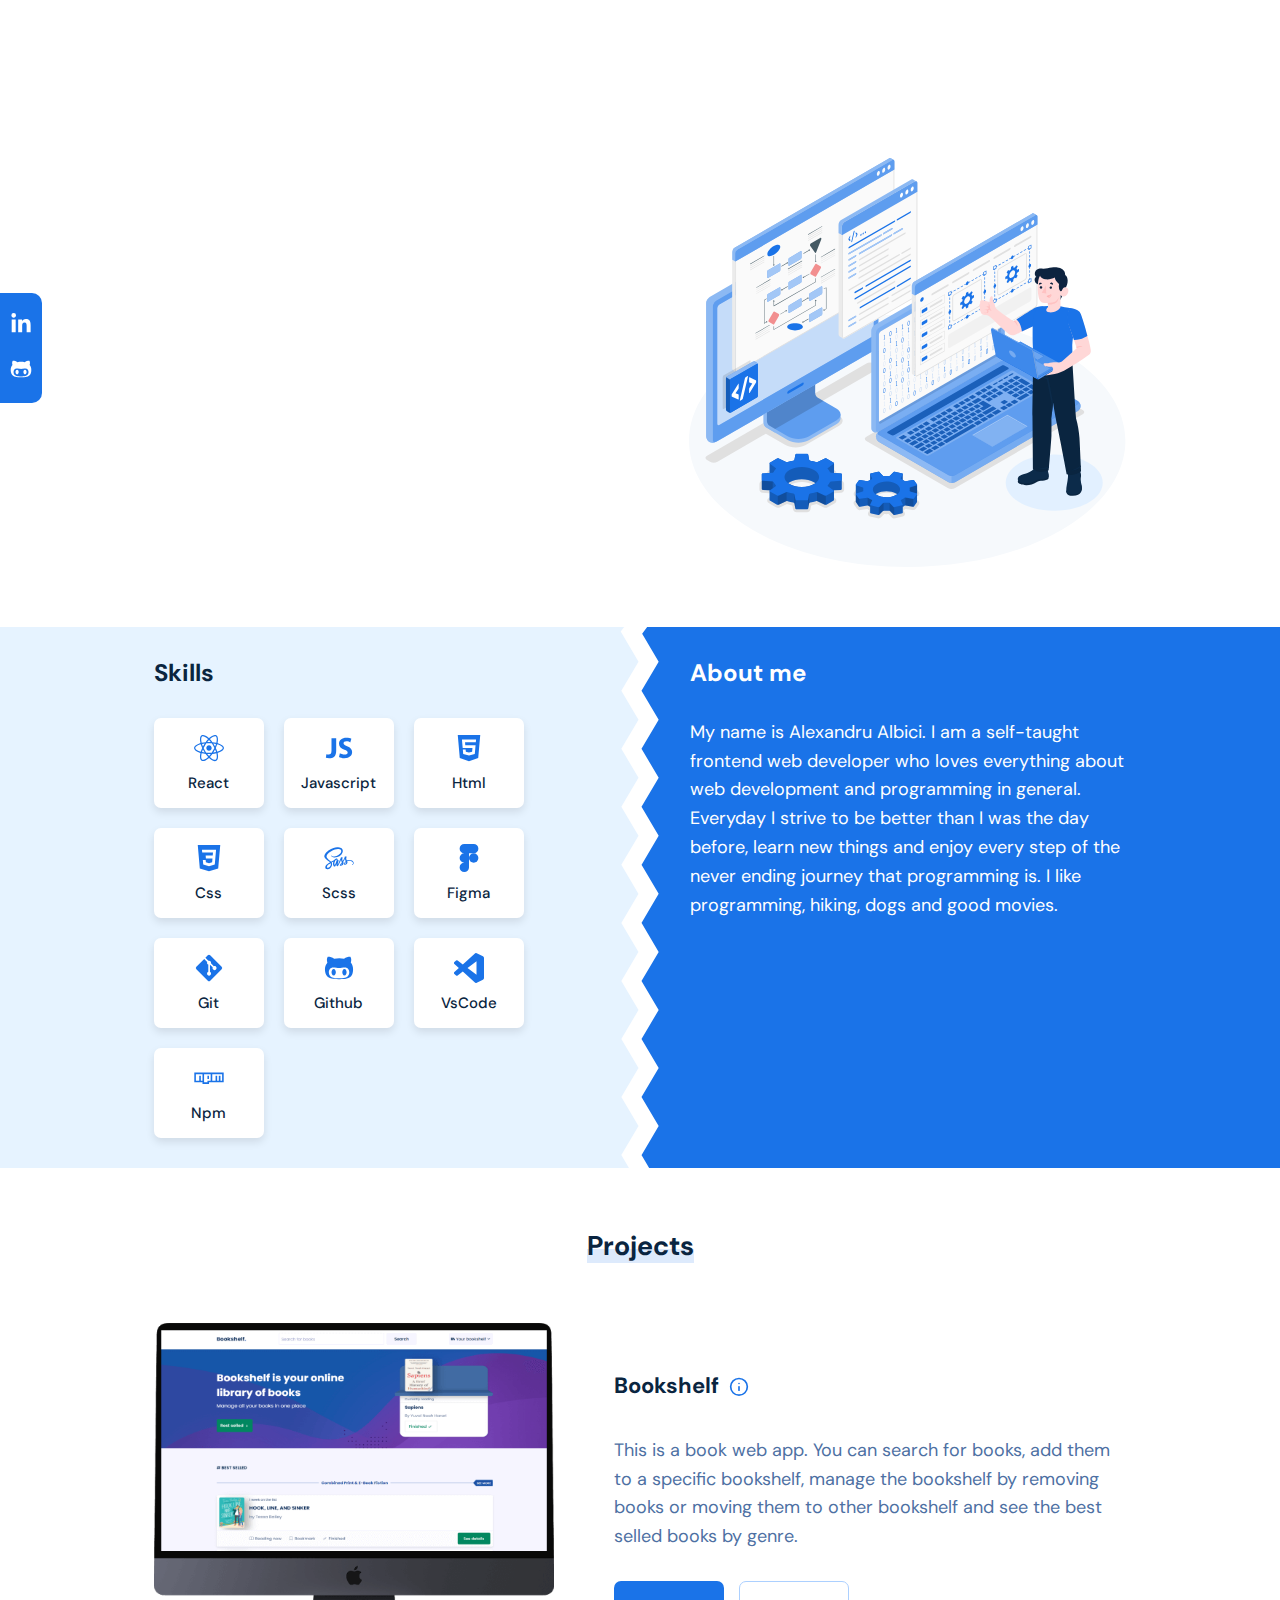
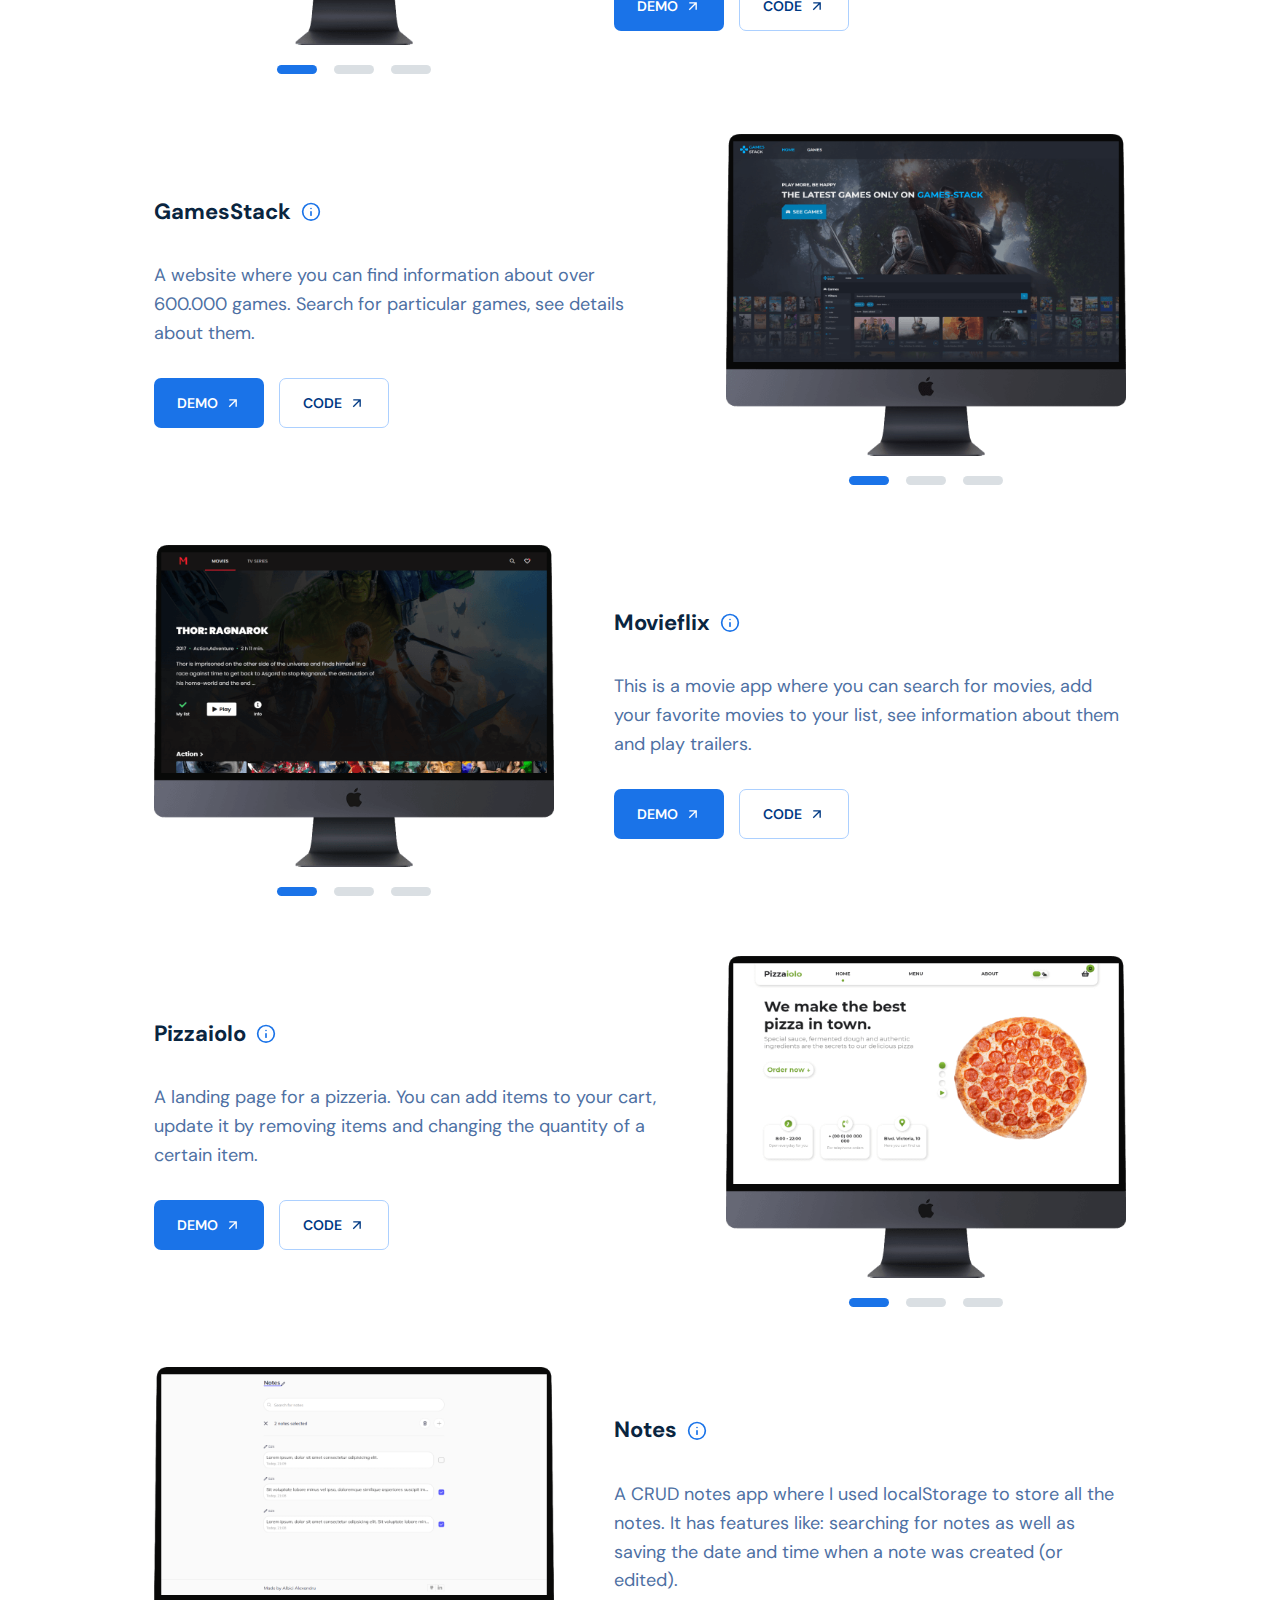
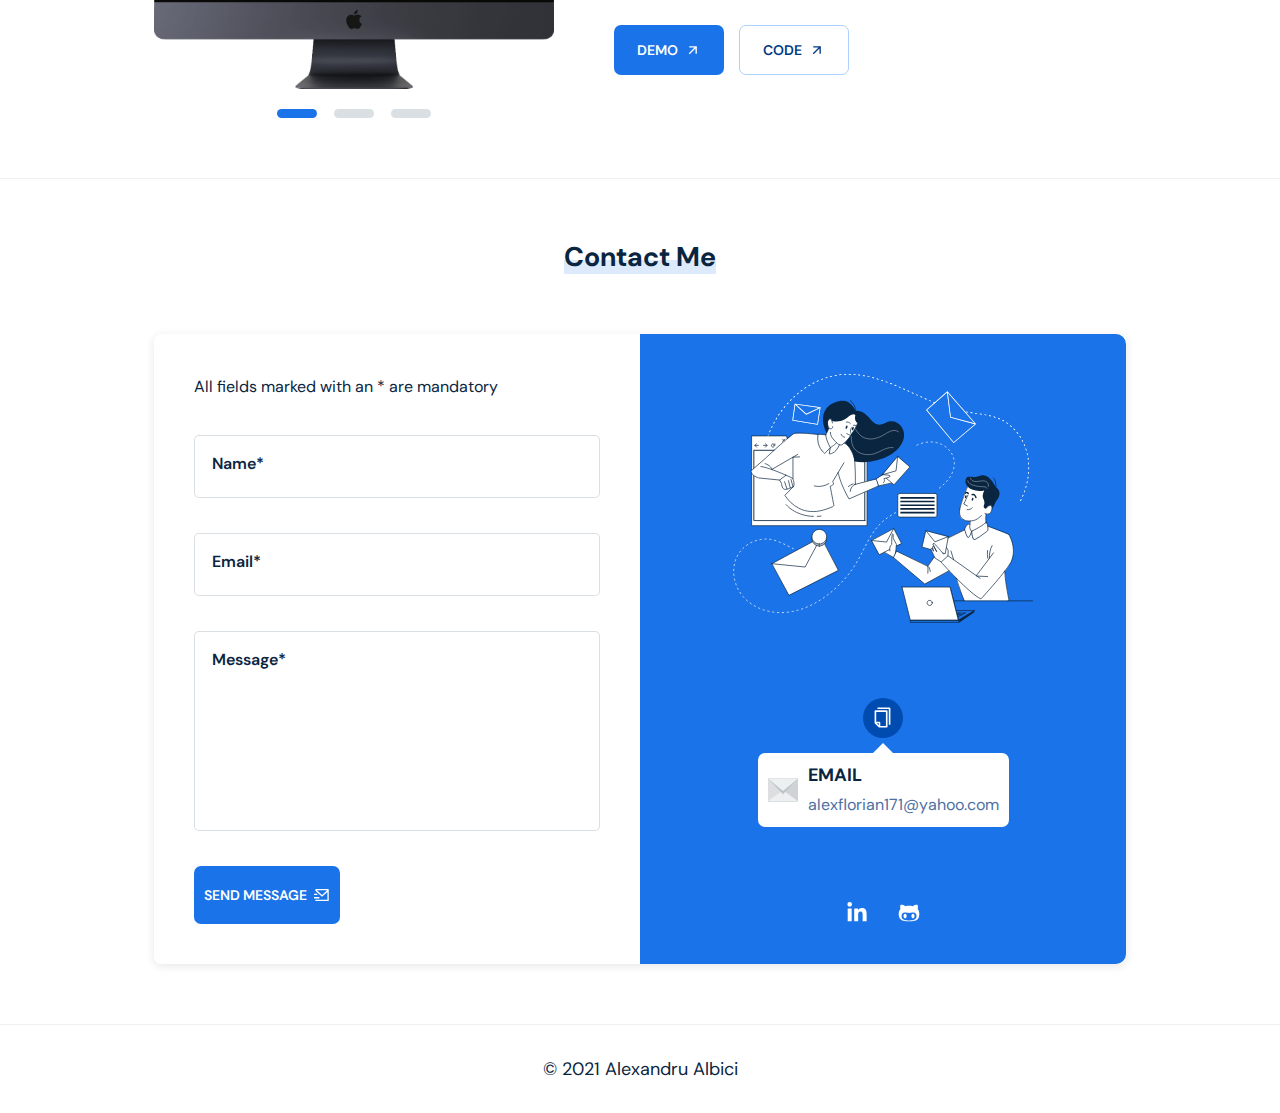
==== commit 46d6babf: "replaced hero svg and contact form svg, added a button to copy the email, changed the design of the " ====
--- a/index.html
+++ b/index.html
@@ -11,7 +11,7 @@
     <meta
       name="image"
       property="og:image"
-      content="https://live.staticflickr.com/65535/51957393964_02ea3aea12_z.jpg"
+      content="https://live.staticflickr.com/65535/51961049783_2251f1d0df_z.jpg"
     />
     <link rel="shortcut icon" href="svg/favicon.svg" />
     <title>Alex Albici</title>
@@ -25,7 +25,7 @@
     <script type="module" src="js/app.js" defer></script>
   </head>
   <body>
-    <a class="go-up-button hidden btn-accent">
+    <button class="go-up-button hidden btn-accent">
       <svg
         stroke="currentColor"
         fill="currentColor"
@@ -39,10 +39,10 @@
           d="M868 545.5L536.1 163a31.96 31.96 0 0 0-48.3 0L156 545.5a7.97 7.97 0 0 0 6 13.2h81c4.6 0 9-2 12.1-5.5L474 300.9V864c0 4.4 3.6 8 8 8h60c4.4 0 8-3.6 8-8V300.9l218.9 252.3c3 3.5 7.4 5.5 12.1 5.5h81c6.8 0 10.5-8 6-13.2z"
         ></path>
       </svg>
-    </a>
+    </button>
 
     <nav id="nav">
-      <a href="/" id="home" class="app-logo hero-section-anim-element">
+      <span id="home" class="app-logo hero-section-anim-element">
         <svg
           class="logo"
           viewBox="0 0 9 9"
@@ -60,7 +60,7 @@
             fill="#1A73E8"
           />
         </svg>
-      </a>
+      </span>
 
       <button class="menu-button">
         <span class="menu-button-icon"></span>
@@ -167,67 +167,67 @@
     <main>
       <section id="hero" class="hero-section">
         <div class="hero-presentation">
-          <div class="hero-section-anim-wrapper">
-            <h1 class="hero-section-anim-element">
-              Hi! I'm Alex.<br />A frontend web developer.
-            </h1>
-          </div>
-          <div class="hero-section-anim-wrapper">
-            <p class="hero-section-anim-element">
-              I specialize in building eye catching, intuitive and highly
-              functional digital experiences.
-            </p>
-          </div>
-          <div class="hero-section-anim-wrapper">
-            <div class="cta-wrapper hero-section-anim-element">
-              <a
-                href="#projects"
-                class="hero-cta hero-projects-cta btn btn-accent"
-              >
-                See Projects
-                <svg
-                  stroke="currentColor"
-                  fill="currentColor"
-                  stroke-width="0"
-                  viewBox="0 0 512 512"
-                  height="1em"
-                  width="1em"
-                  xmlns="http://www.w3.org/2000/svg"
-                >
-                  <path
-                    d="M85 277.375h259.704L225.002 397.077 256 427l171-171L256 85l-29.922 29.924 118.626 119.701H85v42.75z"
-                  ></path>
-                </svg>
-              </a>
-              <a
-                href="#contact"
-                class="hero-cta hero-contact-cta btn btn-off-accent"
-              >
-                Let's talk
-                <svg
-                  stroke="currentColor"
-                  fill="currentColor"
-                  stroke-width="0"
-                  viewBox="0 0 512 512"
-                  height="1em"
-                  width="1em"
-                  xmlns="http://www.w3.org/2000/svg"
-                >
-                  <path
-                    d="M85 277.375h259.704L225.002 397.077 256 427l171-171L256 85l-29.922 29.924 118.626 119.701H85v42.75z"
-                  ></path>
-                </svg>
-              </a>
-            </div>
+          <h1 class="hero-section-anim-element">
+            Hi! I'm Alex.<br />A frontend web developer.
+          </h1>
+          <p class="hero-section-anim-element">
+            I specialize in building eye catching, intuitive and highly
+            functional digital experiences.
+          </p>
+
+          <div class="cta-wrapper hero-section-anim-element">
+            <a
+              href="#projects"
+              class="hero-cta hero-projects-cta btn btn-accent"
+            >
+              See Projects
+              <svg
+                stroke="currentColor"
+                fill="currentColor"
+                stroke-width="0"
+                viewBox="0 0 512 512"
+                height="1em"
+                width="1em"
+                xmlns="http://www.w3.org/2000/svg"
+              >
+                <path
+                  d="M85 277.375h259.704L225.002 397.077 256 427l171-171L256 85l-29.922 29.924 118.626 119.701H85v42.75z"
+                ></path>
+              </svg>
+            </a>
+            <a
+              href="#contact"
+              class="hero-cta hero-contact-cta btn btn-off-accent"
+            >
+              Let's talk
+              <svg
+                stroke="currentColor"
+                fill="currentColor"
+                stroke-width="0"
+                viewBox="0 0 512 512"
+                height="1em"
+                width="1em"
+                xmlns="http://www.w3.org/2000/svg"
+              >
+                <path
+                  d="M85 277.375h259.704L225.002 397.077 256 427l171-171L256 85l-29.922 29.924 118.626 119.701H85v42.75z"
+                ></path>
+              </svg>
+            </a>
           </div>
         </div>
 
-        <img src="svg/hero-svg.svg" id="hero-svg" alt="Programmer coding" />
+        <img
+          src="svg/hero-svg.svg"
+          id="hero-svg"
+          alt="Programmer coding"
+        />
 
         <div class="hero-section-socials">
           <a
             href="https://linkedin.com/in/alexandru-albici-3b67741b9"
             target="_blank"
+            aria-label="link that goes to linkedin"
           >
             <svg
               stroke="currentColor"
@@ -243,7 +243,11 @@
               ></path>
             </svg>
           </a>
-          <a href="https://github.com/Xander1796" target="_blank">
+          <a
+            href="https://github.com/Xander1796"
+            target="_blank"
+            aria-label="link that goes to github"
+          >
             <svg
               stroke="currentColor"
               fill="currentColor"
@@ -266,32 +270,45 @@
           <div class="about-section-skills-wrapper">
             <h2>Skills</h2>
             <div class="skills-wrapper">
-              <div class="skills">
-                <div class="skills-img-wrapper">
-                  <div class="skills-img languages-img"></div>
-                  <h3>Languages</h3>
-                </div>
-
-                <div class="tech-wrapper">
-                  <span>React</span>
-                  <span>Javascript</span>
-                  <span>Html</span>
-                  <span>Css / Scss</span>
-                </div>
-              </div>
-              <div class="skills">
-                <div class="skills-img-wrapper">
-                  <div class="skills-img tools-img"></div>
-                  <h3>Tools</h3>
-                </div>
-
-                <div class="tech-wrapper">
-                  <span>Figma</span>
-                  <span>Git</span>
-                  <span>Github</span>
-                  <span>VsCode</span>
-                  <span>Npm</span>
-                </div>
+              <div class="skill">
+                <img src="svg/react-icon.svg" alt="technology" />
+                <span>React</span>
+              </div>
+              <div class="skill">
+                <img src="svg/javascript-icon.svg" alt="technology" />
+                <span>Javascript</span>
+              </div>
+              <div class="skill">
+                <img src="svg/html-icon.svg" alt="technology" />
+                <span>Html</span>
+              </div>
+              <div class="skill">
+                <img src="svg/css-icon.svg" alt="technology" />
+                <span>Css</span>
+              </div>
+              <div class="skill">
+                <img src="svg/sass-icon.svg" alt="technology" />
+                <span>Scss</span>
+              </div>
+              <div class="skill">
+                <img src="svg/figma-icon.svg" alt="technology" />
+                <span>Figma</span>
+              </div>
+              <div class="skill">
+                <img src="svg/git-icon.svg" alt="technology" />
+                <span>Git</span>
+              </div>
+              <div class="skill">
+                <img src="svg/github-icon.svg" alt="technology" />
+                <span>Github</span>
+              </div>
+              <div class="skill">
+                <img src="svg/vscode-icon.svg" alt="technology" />
+                <span>VsCode</span>
+              </div>
+              <div class="skill">
+                <img src="svg/npm-icon.svg" alt="technology" />
+                <span>Npm</span>
               </div>
             </div>
           </div>
@@ -318,7 +335,6 @@
       <section id="projects" class="projects-section">
         <div class="section-title-wrapper">
           <h2 class="section-title section-projects-title">Projects</h2>
-          <p>Some of my work</p>
         </div>
 
         <article
@@ -332,16 +348,22 @@
             />
 
             <div class="featured-project-img-controls">
-              <button class="active" data-index="0"></button>
-              <button data-index="1"></button>
-              <button data-index="2"></button>
+              <button
+                class="active"
+                data-index="0"
+                aria-label="change project image"
+              ></button>
+              <button data-index="1" aria-label="change project image"></button>
+              <button data-index="2" aria-label="change project image"></button>
             </div>
           </div>
           <div class="featured-project-details">
             <div class="featured-project-name-wrapper" data-name="Bookshelf">
               <h3 class="featured-project-name">Bookshelf</h3>
               <div class="project-info-wrapper">
-                <button>
+                <button
+                  aria-label="information about technologies used in this project"
+                >
                   <svg
                     stroke="currentColor"
                     fill="none"
@@ -437,16 +459,22 @@
               class="featured-project-img featured-project-gamesstack-img"
             />
             <div class="featured-project-img-controls">
-              <button class="active" data-index="0"></button>
-              <button data-index="1"></button>
-              <button data-index="2"></button>
+              <button
+                class="active"
+                data-index="0"
+                aria-label="change project image"
+              ></button>
+              <button data-index="1" aria-label="change project image"></button>
+              <button data-index="2" aria-label="change project image"></button>
             </div>
           </div>
           <div class="featured-project-details">
             <div class="featured-project-name-wrapper" data-name="GamesStack">
               <h3 class="featured-project-name">GamesStack</h3>
               <div class="project-info-wrapper">
-                <button>
+                <button
+                  aria-label="information about technologies used in this project"
+                >
                   <svg
                     stroke="currentColor"
                     fill="none"
@@ -540,16 +568,22 @@
             />
 
             <div class="featured-project-img-controls">
-              <button class="active" data-index="0"></button>
-              <button data-index="1"></button>
-              <button data-index="2"></button>
+              <button
+                class="active"
+                data-index="0"
+                aria-label="change project image"
+              ></button>
+              <button data-index="1" aria-label="change project image"></button>
+              <button data-index="2" aria-label="change project image"></button>
             </div>
           </div>
           <div class="featured-project-details">
             <div class="featured-project-name-wrapper" data-name="Movieflix">
               <h3 class="featured-project-name">Movieflix</h3>
               <div class="project-info-wrapper">
-                <button>
+                <button
+                  aria-label="information about technologies used in this project"
+                >
                   <svg
                     stroke="currentColor"
                     fill="none"
@@ -642,16 +676,22 @@
             />
 
             <div class="featured-project-img-controls">
-              <button class="active" data-index="0"></button>
-              <button data-index="1"></button>
-              <button data-index="2"></button>
+              <button
+                class="active"
+                data-index="0"
+                aria-label="change project image"
+              ></button>
+              <button data-index="1" aria-label="change project image"></button>
+              <button data-index="2" aria-label="change project image"></button>
             </div>
           </div>
           <div class="featured-project-details">
             <div class="featured-project-name-wrapper" data-name="Pizzaiolo">
               <h3 class="featured-project-name">Pizzaiolo</h3>
               <div class="project-info-wrapper">
-                <button>
+                <button
+                  aria-label="information about technologies used in this project"
+                >
                   <svg
                     stroke="currentColor"
                     fill="none"
@@ -741,16 +781,22 @@
             />
 
             <div class="featured-project-img-controls">
-              <button class="active" data-index="0"></button>
-              <button data-index="1"></button>
-              <button data-index="2"></button>
+              <button
+                class="active"
+                data-index="0"
+                aria-label="change project image"
+              ></button>
+              <button data-index="1" aria-label="change project image"></button>
+              <button data-index="2" aria-label="change project image"></button>
             </div>
           </div>
           <div class="featured-project-details">
             <div class="featured-project-name-wrapper" data-name="Notes">
               <h3 class="featured-project-name">Notes</h3>
               <div class="project-info-wrapper">
-                <button>
+                <button
+                  aria-label="information about technologies used in this project"
+                >
                   <svg
                     stroke="currentColor"
                     fill="none"
@@ -835,10 +881,6 @@
       <section id="contact" class="contact-section">
         <div class="section-title-wrapper">
           <h2 class="section-title section-contact-title">Contact Me</h2>
-          <p>
-            Have a project in mind? Get in touch with me and let's make it a
-            reality.
-          </p>
         </div>
 
         <div class="contact-form-wrapper">
@@ -885,16 +927,50 @@
               class="btn btn-accent"
             >
               Send message
+              <svg
+                stroke="currentColor"
+                fill="currentColor"
+                stroke-width="0"
+                viewBox="0 0 24 24"
+                height="1em"
+                width="1em"
+                xmlns="http://www.w3.org/2000/svg"
+              >
+                <g>
+                  <path fill="none" d="M0 0h24v24H0z"></path>
+                  <path
+                    d="M22 20.007a1 1 0 0 1-.992.993H2.992A.993.993 0 0 1 2 20.007V19h18V7.3l-8 7.2-10-9V4a1 1 0 0 1 1-1h18a1 1 0 0 1 1 1v16.007zM4.434 5L12 11.81 19.566 5H4.434zM0 15h8v2H0v-2zm0-5h5v2H0v-2z"
+                  ></path>
+                </g>
+              </svg>
             </button>
           </form>
 
           <div class="social-wrapper">
             <img src="svg/mail-bg.svg" class="mail-bg" alt="" />
-            <div class="my-email">
-              <img src="svg/mail-sm.svg" alt="" />
-              <div>
-                <h3>EMAIL</h3>
-                <p>alexflorian171@yahoo.com</p>
+            <div class="email-wrapper">
+              <button class="copy-email-btn" data-email="alexflorian171@yahoo.com" title="copy">
+                <svg
+                  stroke="currentColor"
+                  fill="currentColor"
+                  stroke-width="0"
+                  viewBox="0 0 1024 1024"
+                  height="1em"
+                  width="1em"
+                  xmlns="http://www.w3.org/2000/svg"
+                >
+                  <path
+                    d="M832 64H296c-4.4 0-8 3.6-8 8v56c0 4.4 3.6 8 8 8h496v688c0 4.4 3.6 8 8 8h56c4.4 0 8-3.6 8-8V96c0-17.7-14.3-32-32-32zM704 192H192c-17.7 0-32 14.3-32 32v530.7c0 8.5 3.4 16.6 9.4 22.6l173.3 173.3c2.2 2.2 4.7 4 7.4 5.5v1.9h4.2c3.5 1.3 7.2 2 11 2H704c17.7 0 32-14.3 32-32V224c0-17.7-14.3-32-32-32zM350 856.2L263.9 770H350v86.2zM664 888H414V746c0-22.1-17.9-40-40-40H232V264h432v624z"
+                  ></path>
+                </svg>
+                <span>Copied!</span>
+              </button>
+              <div class="my-email">
+                <img src="svg/mail-sm.svg" alt="" />
+                <div>
+                  <h3>EMAIL</h3>
+                  <p>alexflorian171@yahoo.com</p>
+                </div>
               </div>
             </div>
 
@@ -902,6 +978,7 @@
               <a
                 href="https://linkedin.com/in/alexandru-albici-3b67741b9"
                 target="_blank"
+                aria-label="link that goes to linkedin"
               >
                 <svg
                   stroke="currentColor"
@@ -917,7 +994,11 @@
                   ></path>
                 </svg>
               </a>
-              <a href="https://github.com/Xander1796" target="_blank">
+              <a
+                href="https://github.com/Xander1796"
+                target="_blank"
+                aria-label="link that goes to github"
+              >
                 <svg
                   stroke="currentColor"
                   fill="currentColor"
--- a/style.css
+++ b/style.css
@@ -3,7 +3,7 @@
 
   --primary-color-500: #f6f9fc;
   --primary-color-700: #0a2540;
-  --primary-color-600: #4d6276;
+  --primary-color-600: #4d70a3;
   --accent-color: #1a73e8;
   --secondary-accent-color: #065fd4;
   --accent-color-hover: #1969d3;
@@ -29,6 +29,7 @@
 
 body {
   font-family: "DM Sans", "sans-serif";
+  background: var(--primary-color-400);
 }
 
 .go-up-button {
@@ -107,7 +108,7 @@
   transition-property: border-color color;
   gap: 0.7rem;
   font-size: 1.4rem;
-  border-radius: 1rem;
+  border-radius: 0.7rem;
   font-weight: 600;
   text-transform: uppercase;
   cursor: pointer;
@@ -128,12 +129,13 @@
 }
 
 .btn-off-accent {
-  color: var(--primary-color-700);
-  border: 2px solid #e1e1e1;
+  color: #003983;
+  border: 1px solid #acd0ff;
+  outline: 1px solid transparent;
 }
 
 .btn-off-accent:hover {
-  border-color: var(--accent-color);
+  outline-color: #acd0ff;
 }
 
 section {
@@ -142,7 +144,7 @@
 
 @keyframes hero-section-anim {
   0% {
-    transform: translateY(calc(100% + 1rem));
+    transform: translateY(50%);
     opacity: 0;
   }
 
@@ -157,7 +159,6 @@
   justify-content: space-between;
   align-items: center;
   padding: 0 var(--section-orizontal-padding);
-  background: var(--primary-color-400);
   height: var(--nav-height);
   z-index: 2000;
 }
@@ -227,14 +228,13 @@
   height: 3px;
   border-radius: 10rem;
   background-color: var(--accent-color);
-  transform-origin: right;
+  transform-origin: left;
   transform: scaleX(0);
   transition: 0.4s cubic-bezier(0.4, 1.14, 1, 0.98) transform;
 }
 
 .nav-link a:hover::before {
   transform: scaleX(1);
-  transform-origin: left;
 }
 
 .nav-link a {
@@ -257,12 +257,11 @@
   justify-content: space-between;
   width: 100%;
   z-index: 1;
-  background: var(--primary-color-400);
 }
 
 #hero-svg {
   height: auto;
-  width: 50%;
+  width: 45%;
 }
 
 .hero-section-margin {
@@ -301,11 +300,7 @@
 
 .hero-presentation,
 #hero-svg {
-  min-width: 50%;
-}
-
-.hero-section-anim-wrapper {
-  overflow: hidden;
+  min-width: 45%;
 }
 
 .hero-presentation h1 {
@@ -345,14 +340,21 @@
 }
 
 .section-title-wrapper h2 {
+  position: relative;
   font-size: 2.7rem;
   font-weight: 700;
   color: var(--primary-color-700);
 }
 
-.section-title-wrapper p {
-  font-size: 1.8rem;
-  color: var(--primary-color-600);
+.section-title-wrapper h2::after {
+  content: "";
+  position: absolute;
+  left: 0;
+  bottom: 0;
+  width: 100%;
+  height: 40%;
+  z-index: -1;
+  background: #1a73e826;
 }
 
 .section-title {
@@ -367,7 +369,6 @@
   position: relative;
   display: flex;
   flex-direction: column;
-  background: var(--primary-color-500);
   z-index: 2;
   gap: var(--section-vertical-padding);
 }
@@ -392,7 +393,7 @@
 .featured-project-info-modal {
   position: relative;
   background: var(--primary-color-500);
-  border-radius: 1rem;
+  border-radius: 0.7rem;
   width: 50rem;
   width: 50rem;
   transform: scale(0.95);
@@ -459,7 +460,7 @@
   text-transform: uppercase;
   color: var(--primary-color-700);
   font-weight: 600;
-  border-radius: 1rem;
+  border-radius: 0.7rem;
   background: var(--primary-color-400);
   box-shadow: 0 2px 5px rgba(0, 0, 0, 0.1);
 }
@@ -511,7 +512,7 @@
   max-width: 549px;
   height: auto;
   height: fit-content;
-  border-radius: 1rem;
+  border-radius: 0.7rem;
 }
 
 .featured-project-details {
@@ -551,7 +552,7 @@
   transform: translate(-50%, 10px);
   top: 135%;
   background: var(--primary-color-400);
-  border-radius: 1rem;
+  border-radius: 0.7rem;
   filter: drop-shadow(0 2px 5px rgba(0, 0, 0, 0.1));
   z-index: 10;
   opacity: 0;
@@ -592,7 +593,7 @@
   background: #edf5ff;
   color: #1b6ad1;
   padding: 0.5rem 0.8rem;
-  border-radius: 1rem;
+  border-radius: 0.7rem;
 }
 
 .project-info-wrapper button:hover + .project-info-tech-wrapper,
@@ -613,8 +614,12 @@
 }
 
 .featured-project-link {
-  padding: 1.7rem 1rem;
+  padding: 1.5rem 1rem;
   min-width: 11rem;
+}
+
+.featured-project-link svg {
+  transform: rotate(-45deg);
 }
 
 .featured-project-description {
@@ -644,7 +649,7 @@
 .about-section-skills-wrapper {
   padding: calc(var(--section-vertical-padding) / 2) 5rem
     calc(var(--section-vertical-padding) / 2) var(--section-orizontal-padding);
-  background: #d1e3fa;
+  background: #e6f3ff;
 }
 
 .about-section-skills-wrapper h2 {
@@ -673,63 +678,32 @@
 
 .skills-wrapper {
   display: flex;
+  flex-wrap: wrap;
   gap: 2rem;
 }
 
-.skills {
-  background: var(--primary-color-400);
+.skill {
   display: flex;
   flex-direction: column;
   align-items: center;
-  min-width: 25rem;
-  height: fit-content;
-  border-radius: 1rem;
-  gap: 2rem;
-  padding: 1rem 0;
-}
-
-.skills-img-wrapper {
-  position: relative;
-  width: calc(100% - 2rem);
-}
-
-.skills-img-wrapper h3 {
-  font-size: 1.7rem;
+  justify-content: center;
+  gap: 1rem;
+  width: 11rem;
+  height: 9rem;
+  border-radius: 0.7rem;
+  background: #fff;
+  box-shadow: 0 4px 8px rgba(0, 0, 0, 0.1);
+}
+
+.skill img {
+  height: 3rem;
+  width: auto;
+}
+
+.skill span {
+  font-size: 1.5rem;
   color: var(--primary-color-700);
-  position: absolute;
-  left: 50%;
-  bottom: 0;
-  border-radius: 0.5rem 0.5rem 0 0;
-  background: var(--primary-color-400);
-  padding: 0.5rem 1.3rem;
-  transform: translateX(-50%);
-}
-
-.skills .skills-img {
-  width: 100%;
-  height: 15rem;
-  border-radius: 1rem;
-}
-
-.skills-img.languages-img {
-  background: url(svg/languages.svg);
-  background-size: cover;
-  background-position: center;
-}
-
-.skills-img.tools-img {
-  background: url(svg/tools.svg);
-  background-size: cover;
-  background-position: center;
-}
-
-.skills .tech-wrapper {
-  font-size: 1.7rem;
-  color: var(--primary-color-700);
-  display: flex;
-  flex-direction: column;
-  align-items: center;
-  gap: 1rem;
+  font-weight: 500;
 }
 
 .about-section-about-wrapper,
@@ -779,7 +753,7 @@
 .contact-section {
   display: flex;
   flex-direction: column;
-  background: var(--primary-color-400);
+  border-top: 1px solid #0a254012;
 }
 
 .contact-section .section-title-wrapper {
@@ -791,7 +765,7 @@
   width: 100%;
   background: var(--primary-color-400);
   box-shadow: 0 2px 10px rgba(0, 0, 0, 0.1);
-  border-radius: 1rem;
+  border-radius: 0.7rem;
   position: relative;
 }
 
@@ -884,10 +858,6 @@
 }
 
 .socials {
-  position: absolute;
-  left: 50%;
-  bottom: 4rem;
-  transform: translateX(-50%);
   display: flex;
   flex-wrap: wrap;
   align-items: center;
@@ -910,7 +880,7 @@
   display: flex;
   flex-direction: column;
   align-items: center;
-  justify-content: center;
+  justify-content: space-between;
   position: relative;
   background: var(--accent-color);
   border-radius: 0 1rem 1rem 0;
@@ -919,18 +889,92 @@
 }
 
 .social-wrapper .mail-bg {
-  width: 37rem;
+  width: 33rem;
   height: auto;
 }
 
+.email-wrapper {
+  display: flex;
+  flex-direction: column;
+  align-items: center;
+  gap: 1.5rem;
+}
+
+.copy-email-btn {
+  display: flex;
+  align-items: center;
+  gap: 0.5rem;
+  width: 4rem;
+  max-width: 4rem;
+  height: 4rem;
+  border-radius: 10rem;
+  background-color: #004baf;
+  padding: 0.2rem 0.8rem;
+  cursor: pointer;
+  transition: 0.3s ease all;
+  z-index: 10;
+}
+
+.copy-email-btn span {
+  display: none;
+  font-size: 1.3rem;
+  font-weight: 500;
+  color: var(--primary-color-400);
+}
+
+.copy-email-btn.active {
+  width: auto;
+  max-width: 10rem;
+}
+
+.copy-email-btn.active svg {
+  display: none;
+}
+
+.copy-email-btn.active span {
+  display: inline-block;
+  animation: copied-anim 0.3s forwards;
+}
+
+@keyframes copied-anim {
+  0% {
+    opacity: 0;
+  }
+
+  89% {
+    opacity: 0;
+  }
+
+  90% {
+    opacity: 1;
+  }
+}
+
+.copy-email-btn svg {
+  fill: var(--primary-color-400);
+  width: 2.3rem;
+  height: 2.3rem;
+}
+
 .my-email {
+  position: relative;
   display: flex;
   align-items: center;
   gap: 1rem;
   padding: 1rem;
   width: fit-content;
-  border: 1px solid #3284f1;
-  border-radius: 0.5rem;
+  border-radius: 0.7rem;
+  background: var(--primary-color-400);
+}
+
+.my-email::before {
+  content: "";
+  position: absolute;
+  left: 50%;
+  transform: translateX(-50%);
+  top: -20px;
+  border: 10px solid transparent;
+  border-bottom-color: var(--primary-color-400);
 }
 
 .my-email img {
@@ -940,11 +984,11 @@
 
 .my-email h3 {
   font-size: 1.8rem;
-  color: var(--primary-color-400);
+  color: var(--primary-color-700);
 }
 
 .my-email p {
-  color: var(--primary-color-400);
+  color: var(--primary-color-600);
   font-size: 1.6rem;
   margin-top: 0.5rem;
 }
@@ -959,7 +1003,6 @@
   position: relative;
   width: 100%;
   border-top: 1px solid #0a254012;
-  background: var(--primary-color-400);
 }
 
 footer p {
@@ -971,7 +1014,7 @@
 }
 
 .hero-section-anim-element {
-  transform: translateY(calc(100% + 1rem));
+  transform: translateY(50%);
   opacity: 0;
 }
 
@@ -1065,12 +1108,12 @@
     --section-vertical-padding: 60px;
   }
 
+  .hero-section p {
+    width: auto;
+  }
+
   .featured-project-img {
     width: 400px;
-  }
-
-  .skills {
-    min-width: 22.5rem;
   }
 
   .contact-section {
@@ -1125,13 +1168,9 @@
     text-align: center;
   }
 
-  .skills {
-    min-width: 25rem;
-  }
-
   .about-section {
     padding: var(--section-vertical-padding) var(--section-orizontal-padding);
-    background: #d1e3fa !important;
+    background: var(--primary-color-500) !important;
   }
 
   .about-section-delimitator {
@@ -1150,6 +1189,17 @@
 
   .about-section-about-wrapper p {
     color: var(--primary-color-600);
+  }
+
+  .skills-wrapper {
+    display: grid;
+    grid-template-columns: repeat(auto-fill, 11rem);
+    justify-content: space-between;
+    width: 100%;
+  }
+
+  .skill {
+    border: 1px solid #d8e9ff;
   }
 
   .contact-form-wrapper {
@@ -1183,7 +1233,7 @@
 
   .contact-form p {
     padding: 0.5rem;
-    border-radius: 1rem;
+    border-radius: 0.7rem;
     background: #edf5ff;
     color: #1b6ad1;
   }
@@ -1197,11 +1247,6 @@
     border: none;
   }
 
-  .socials {
-    position: static;
-    transform: translateX(0);
-  }
-
   .socials a {
     color: var(--primary-color-700);
   }
@@ -1212,6 +1257,21 @@
 
   .my-email p {
     color: var(--primary-color-600);
+  }
+
+  .email-wrapper {
+    gap: 0;
+  }
+
+  .copy-email-btn {
+    background: var(--accent-color);
+    width: 3.4rem;
+    height: 3.4rem;
+  }
+
+  .copy-email-btn svg {
+    width: 1.9rem;
+    height: 1.9rem;
   }
 }
 
@@ -1288,6 +1348,10 @@
     width: 100%;
   }
 
+    .hero-section p {
+    width: 45rem;
+  }
+
   .section-title:first-of-type {
     display: flex;
     justify-content: center;
@@ -1348,15 +1412,6 @@
   .about-section-skills-wrapper {
     align-items: initial;
   }
-
-  .skills {
-    min-width: auto;
-    flex: 1;
-  }
-
-  .skills .skills-img {
-    height: 12.5rem;
-  }
 }
 
 @media (max-width: 600px) {
@@ -1469,21 +1524,10 @@
     margin-bottom: 2rem;
   }
 
-  .skills-wrapper {
-    flex-direction: column;
-  }
-
-  .skills .skills-img {
-    height: 15rem;
-  }
-
   .about-section-about-wrapper p,
   footer h4,
   .contact-form input,
   #contact-message,
-  .skills .tech-wrapper,
-  .skills-img-wrapper h3,
-  .section-title-wrapper p,
   .my-email h3,
   .my-email p {
     font-size: 1.6rem;
@@ -1539,6 +1583,25 @@
   }
 }
 
+@media (max-width: 420px) {
+  .skills-wrapper {
+    display: flex;
+    gap: 1.5rem;
+  }
+
+  .skill {
+    width: 47%;
+  }
+
+  .skill img {
+    height: 2.5rem;
+  }
+
+  .skill span {
+    font-size: 1.4rem;
+  }
+}
+
 @media (max-width: 350px) {
   .btn {
     font-size: 1.3rem;
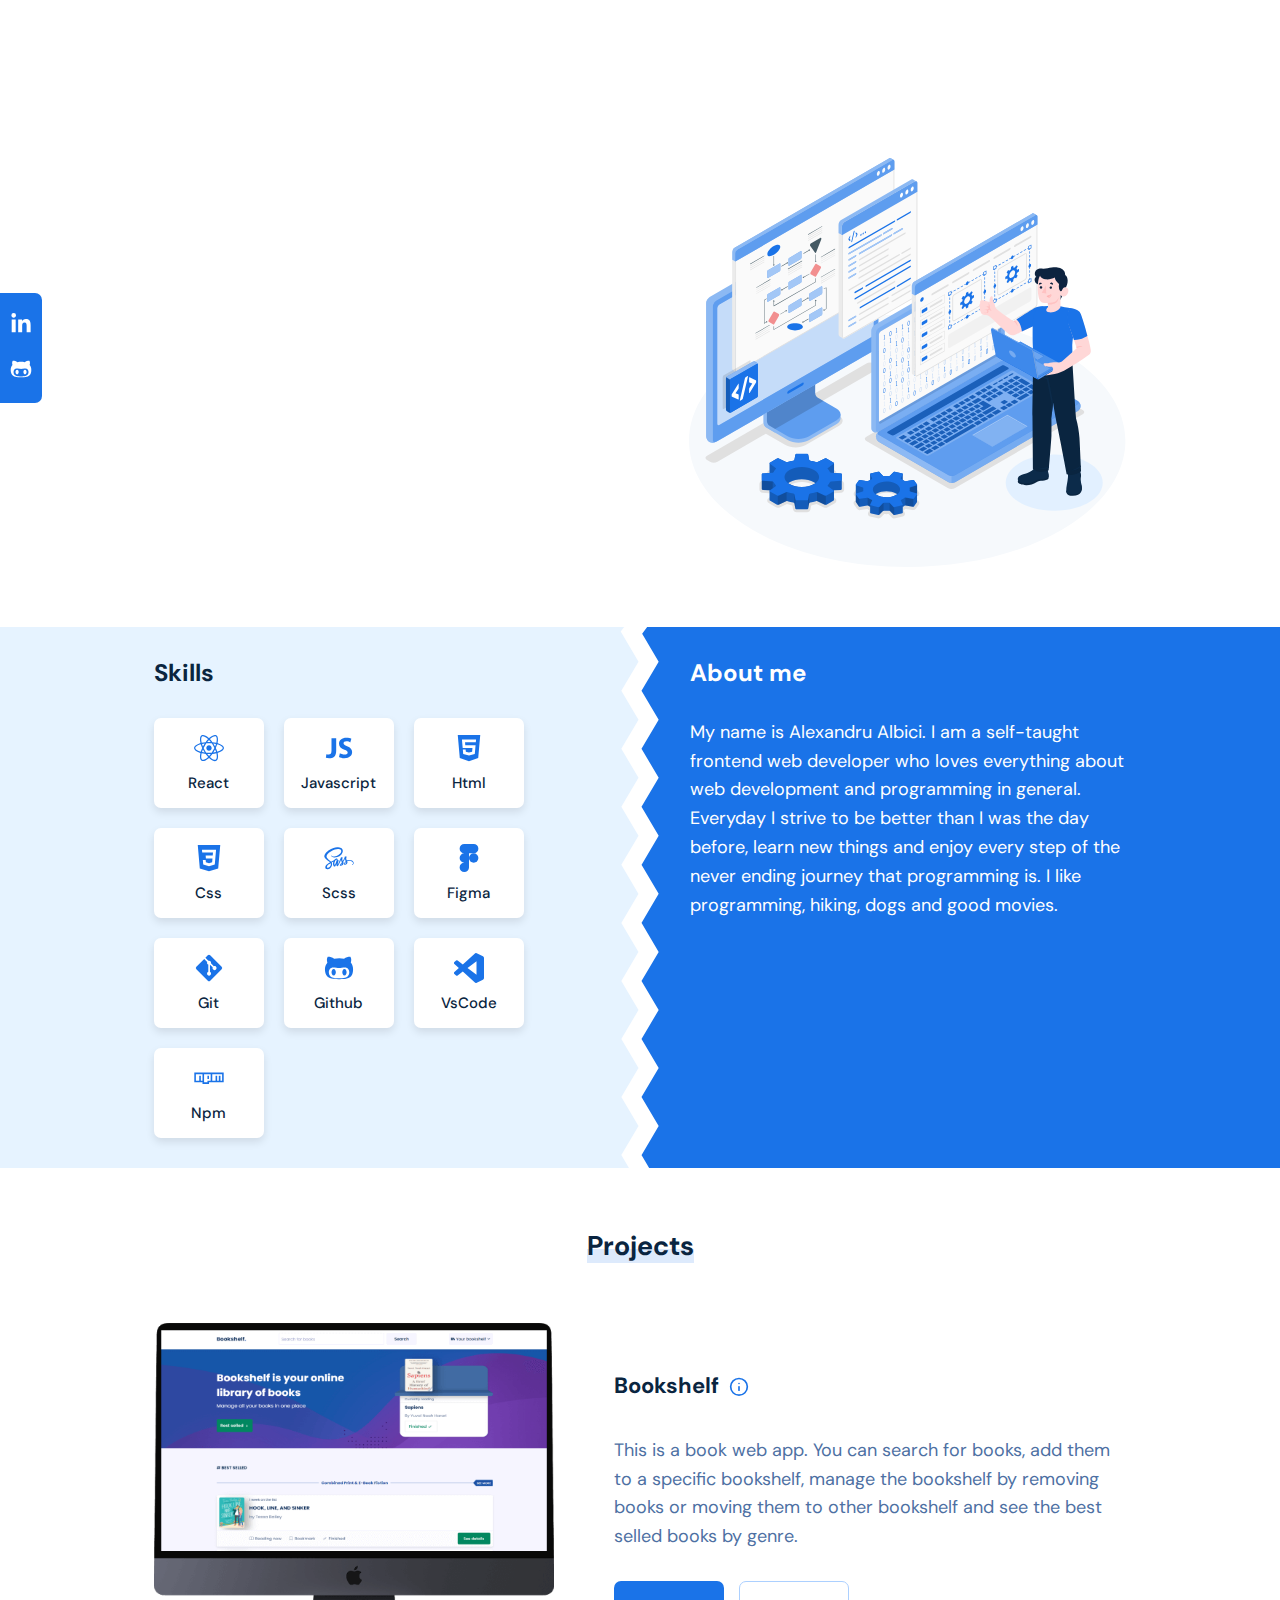
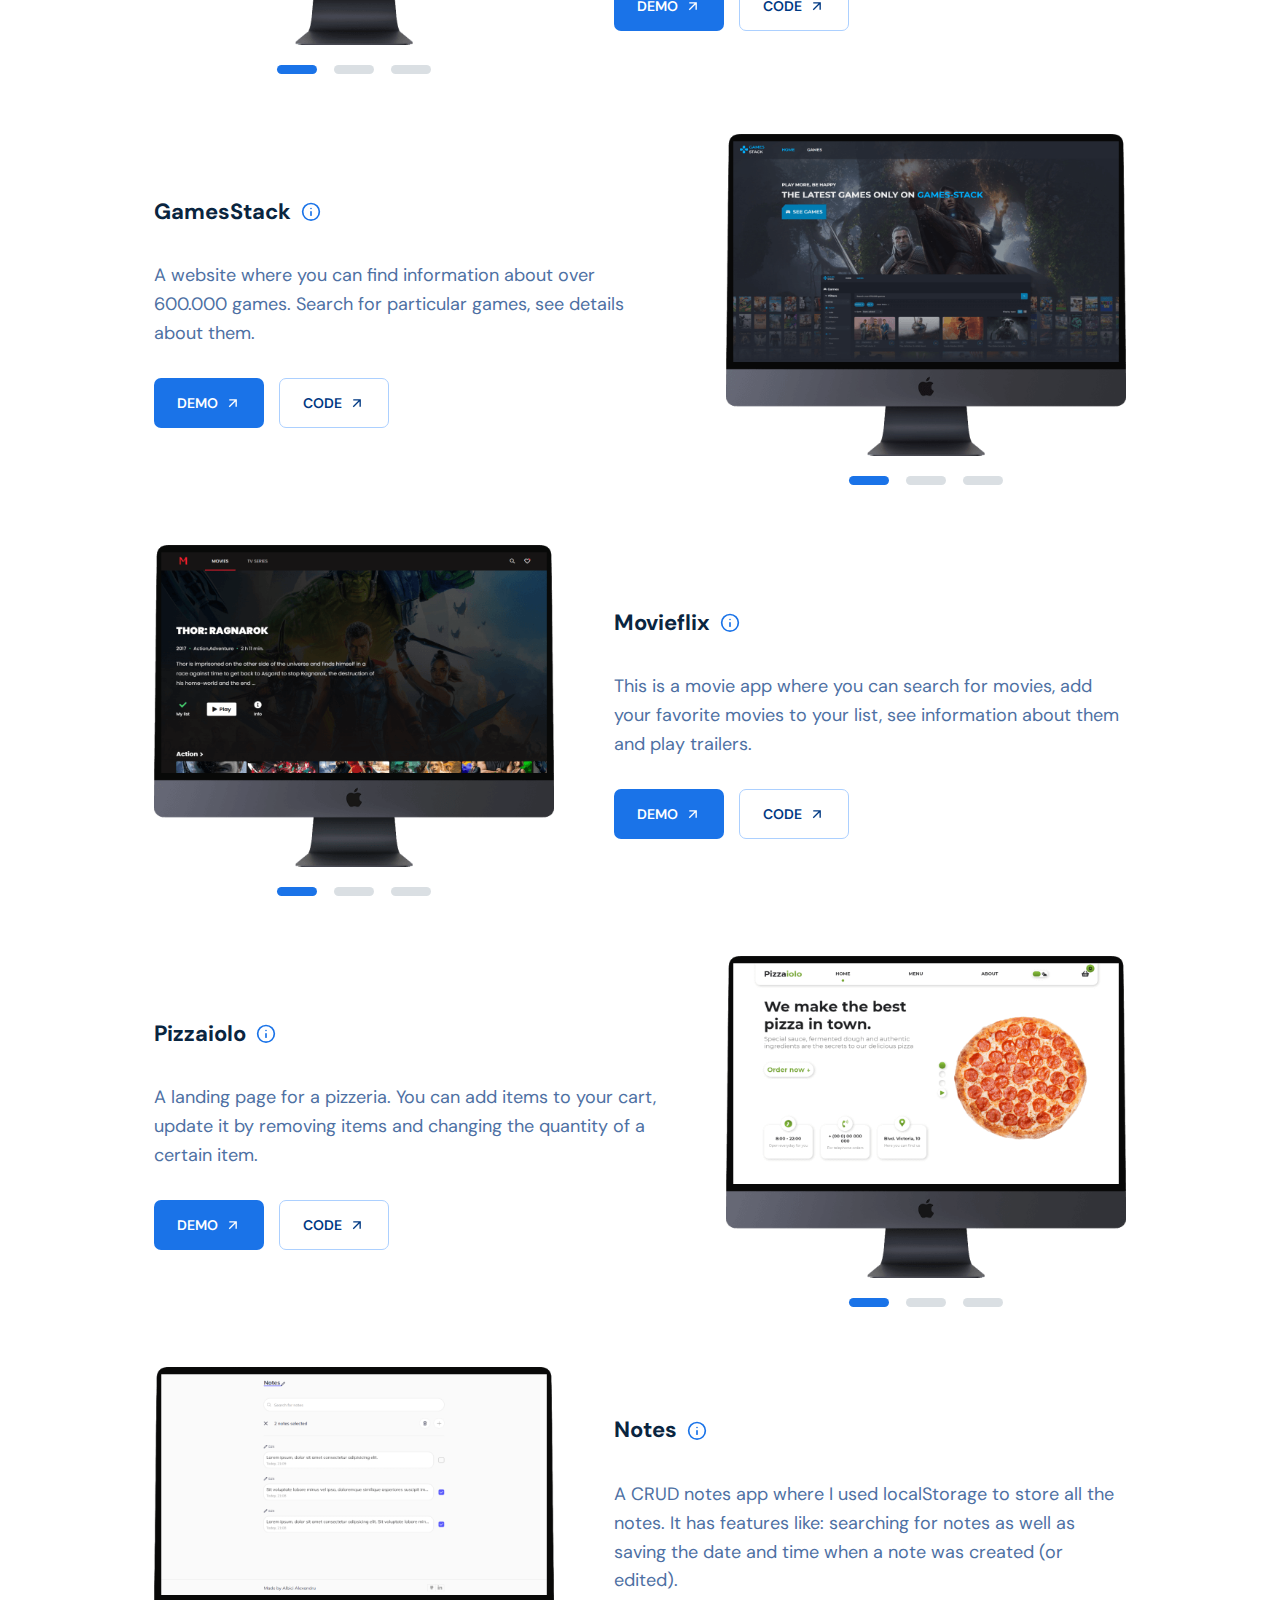
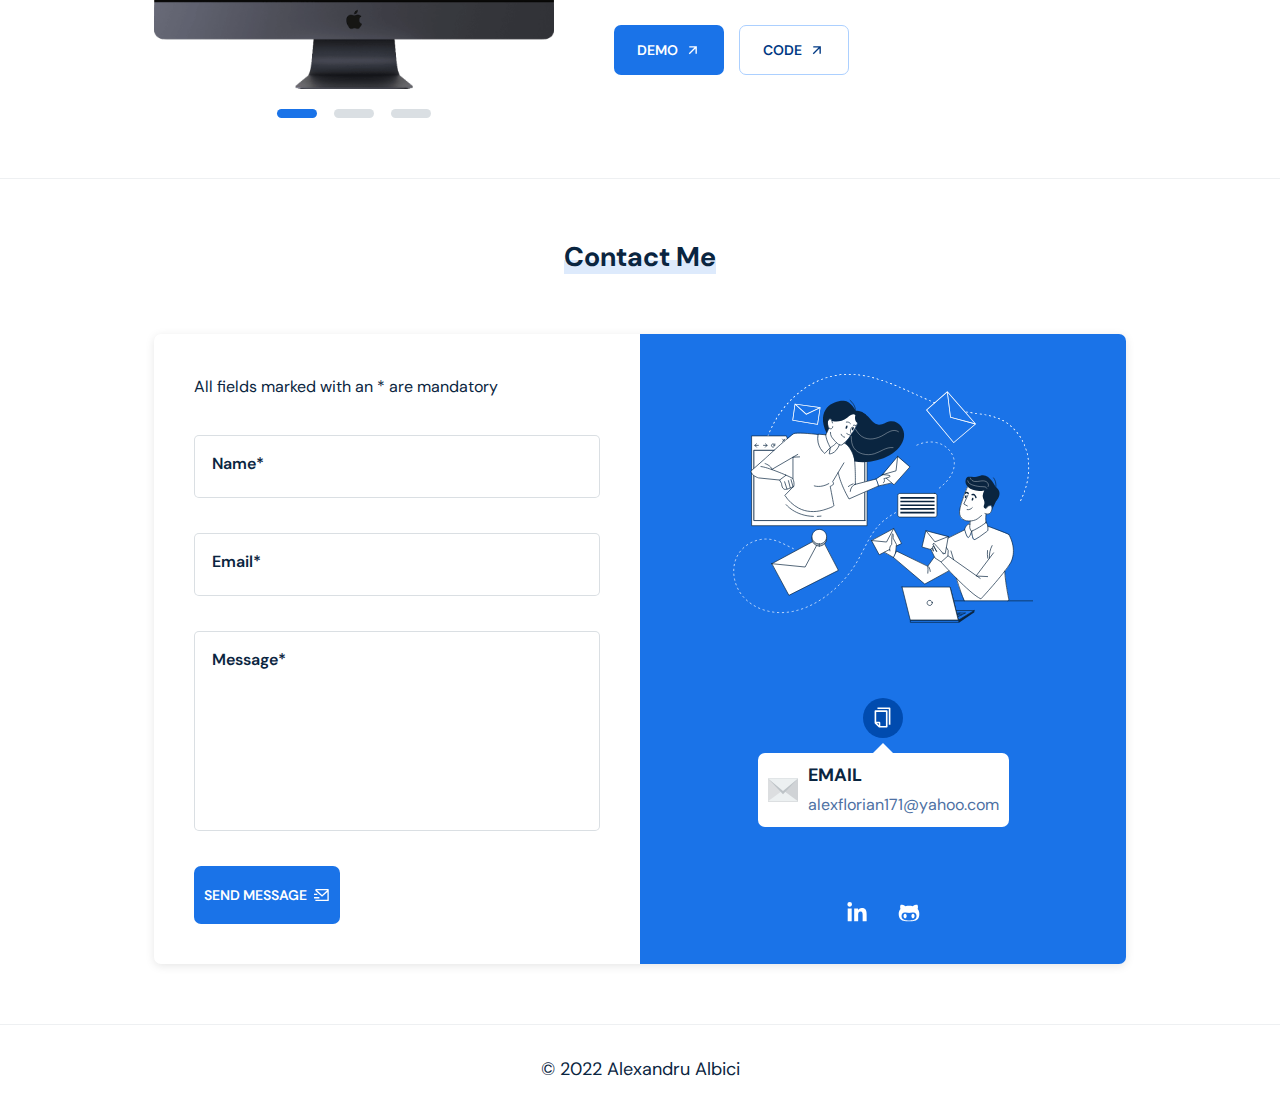
==== commit d5b1fffc: "fixed project tooltips contrast" ====
--- a/index.html
+++ b/index.html
@@ -25,7 +25,7 @@
     <script type="module" src="js/app.js" defer></script>
   </head>
   <body>
-    <button class="go-up-button hidden btn-accent">
+    <button class="go-up-button hidden btn-accent" title="To top">
       <svg
         stroke="currentColor"
         fill="currentColor"
@@ -42,7 +42,7 @@
     </button>
 
     <nav id="nav">
-      <span id="home" class="app-logo hero-section-anim-element">
+      <span id="home" class="app-logo hero-section-anim-element" title="Logo">
         <svg
           class="logo"
           viewBox="0 0 9 9"
@@ -216,7 +216,7 @@
             </a>
           </div>
         </div>
-
+         
         <img
           src="svg/hero-svg.svg"
           id="hero-svg"
@@ -228,6 +228,7 @@
             href="https://linkedin.com/in/alexandru-albici-3b67741b9"
             target="_blank"
             aria-label="link that goes to linkedin"
+            title="Linkedin"
           >
             <svg
               stroke="currentColor"
@@ -247,6 +248,7 @@
             href="https://github.com/Xander1796"
             target="_blank"
             aria-label="link that goes to github"
+            title="GitHub"
           >
             <svg
               stroke="currentColor"
@@ -949,7 +951,7 @@
           <div class="social-wrapper">
             <img src="svg/mail-bg.svg" class="mail-bg" alt="" />
             <div class="email-wrapper">
-              <button class="copy-email-btn" data-email="alexflorian171@yahoo.com" title="copy">
+              <button class="copy-email-btn" data-email="alexflorian171@yahoo.com" title="Copy">
                 <svg
                   stroke="currentColor"
                   fill="currentColor"
@@ -979,6 +981,7 @@
                 href="https://linkedin.com/in/alexandru-albici-3b67741b9"
                 target="_blank"
                 aria-label="link that goes to linkedin"
+                title="Linkedin"
               >
                 <svg
                   stroke="currentColor"
@@ -998,6 +1001,7 @@
                 href="https://github.com/Xander1796"
                 target="_blank"
                 aria-label="link that goes to github"
+                title="GitHub"
               >
                 <svg
                   stroke="currentColor"
@@ -1020,7 +1024,7 @@
     </main>
 
     <footer>
-      <p>&copy; 2021 Alexandru Albici</p>
+      <p>&copy; 2022 Alexandru Albici</p>
     </footer>
 
     <div class="featured-project-info-overlay">
--- a/style.css
+++ b/style.css
@@ -12,6 +12,8 @@
   --section-orizontal-padding: 17vw;
   --section-vertical-padding: 80px;
   --nav-height: 7rem;
+
+  --border-radius: .7rem;
 }
 
 * {
@@ -108,7 +110,7 @@
   transition-property: border-color color;
   gap: 0.7rem;
   font-size: 1.4rem;
-  border-radius: 0.7rem;
+  border-radius: var(--border-radius);
   font-weight: 600;
   text-transform: uppercase;
   cursor: pointer;
@@ -273,7 +275,7 @@
   left: 0;
   top: 50%;
   transform: translateY(-50%);
-  border-radius: 0 1rem 1rem 0;
+  border-radius: 0 var(--border-radius) var(--border-radius) 0;
   display: flex;
   flex-direction: column;
   align-items: center;
@@ -393,7 +395,7 @@
 .featured-project-info-modal {
   position: relative;
   background: var(--primary-color-500);
-  border-radius: 0.7rem;
+  border-radius: var(--border-radius);
   width: 50rem;
   width: 50rem;
   transform: scale(0.95);
@@ -460,7 +462,7 @@
   text-transform: uppercase;
   color: var(--primary-color-700);
   font-weight: 600;
-  border-radius: 0.7rem;
+  border-radius: var(--border-radius);
   background: var(--primary-color-400);
   box-shadow: 0 2px 5px rgba(0, 0, 0, 0.1);
 }
@@ -512,7 +514,7 @@
   max-width: 549px;
   height: auto;
   height: fit-content;
-  border-radius: 0.7rem;
+  border-radius: var(--border-radius);
 }
 
 .featured-project-details {
@@ -552,12 +554,13 @@
   transform: translate(-50%, 10px);
   top: 135%;
   background: var(--primary-color-400);
-  border-radius: 0.7rem;
+  border-radius: var(--border-radius);
   filter: drop-shadow(0 2px 5px rgba(0, 0, 0, 0.1));
   z-index: 10;
   opacity: 0;
   visibility: hidden;
   transition: 0.2s ease all;
+  border: 1px solid #d3e6ff;
 }
 
 .project-info-tech-wrapper::before {
@@ -565,18 +568,27 @@
   position: absolute;
   pointer-events: none;
   left: 50%;
-  top: -30px;
-  transform: translateX(-50%);
-  border: 15px solid transparent;
-  border-bottom-color: var(--primary-color-400);
+  top: -11px;
+  width: 20px;
+  height: 20px;
+  transform: translateX(-50%) rotate(45deg);
+  background: var(--primary-color-400);
+  border-top: 1px solid #d3e6ff;
+  border-left: 1px solid #d3e6ff;
+  z-index: 1;
 }
 
 .project-info-tech-wrapper h4 {
+  position: relative;
   color: var(--primary-color-700);
   font-size: 2rem;
   padding: 1rem;
   white-space: nowrap;
-  border-bottom: 1px solid #deecff;
+  border-bottom: 1px solid #d3e6ff;
+  z-index: 2;
+  background: var(--primary-color-400);
+  border-radius: var(--border-radius) var(--border-radius) 0 0;
+  z-index: 2;
 }
 
 .project-info-tech {
@@ -593,7 +605,7 @@
   background: #edf5ff;
   color: #1b6ad1;
   padding: 0.5rem 0.8rem;
-  border-radius: 0.7rem;
+  border-radius: var(--border-radius);
 }
 
 .project-info-wrapper button:hover + .project-info-tech-wrapper,
@@ -690,7 +702,7 @@
   gap: 1rem;
   width: 11rem;
   height: 9rem;
-  border-radius: 0.7rem;
+  border-radius: var(--border-radius);
   background: #fff;
   box-shadow: 0 4px 8px rgba(0, 0, 0, 0.1);
 }
@@ -765,7 +777,7 @@
   width: 100%;
   background: var(--primary-color-400);
   box-shadow: 0 2px 10px rgba(0, 0, 0, 0.1);
-  border-radius: 0.7rem;
+  border-radius: var(--border-radius);
   position: relative;
 }
 
@@ -883,7 +895,7 @@
   justify-content: space-between;
   position: relative;
   background: var(--accent-color);
-  border-radius: 0 1rem 1rem 0;
+  border-radius: 0 var(--border-radius) var(--border-radius) 0;
   min-width: 50%;
   gap: 3rem;
 }
@@ -963,7 +975,7 @@
   gap: 1rem;
   padding: 1rem;
   width: fit-content;
-  border-radius: 0.7rem;
+  border-radius: var(--border-radius);
   background: var(--primary-color-400);
 }
 
@@ -1233,7 +1245,7 @@
 
   .contact-form p {
     padding: 0.5rem;
-    border-radius: 0.7rem;
+    border-radius: var(--border-radius);
     background: #edf5ff;
     color: #1b6ad1;
   }
@@ -1265,13 +1277,13 @@
 
   .copy-email-btn {
     background: var(--accent-color);
-    width: 3.4rem;
-    height: 3.4rem;
+    width: 3.6rem;
+    height: 3.6rem;
   }
 
   .copy-email-btn svg {
-    width: 1.9rem;
-    height: 1.9rem;
+    width: 2rem;
+    height: 2rem;
   }
 }
 
@@ -1497,9 +1509,9 @@
   }
 
   .project-info-tech-wrapper::before {
-    right: 6.6rem;
+    right: 6.9rem;
     left: auto;
-    transform: translateX(0);
+    transform: translateX(0) rotate(45deg);
   }
 
   .project-info-wrapper button:hover + .project-info-tech-wrapper,
@@ -1592,14 +1604,6 @@
   .skill {
     width: 47%;
   }
-
-  .skill img {
-    height: 2.5rem;
-  }
-
-  .skill span {
-    font-size: 1.4rem;
-  }
 }
 
 @media (max-width: 350px) {
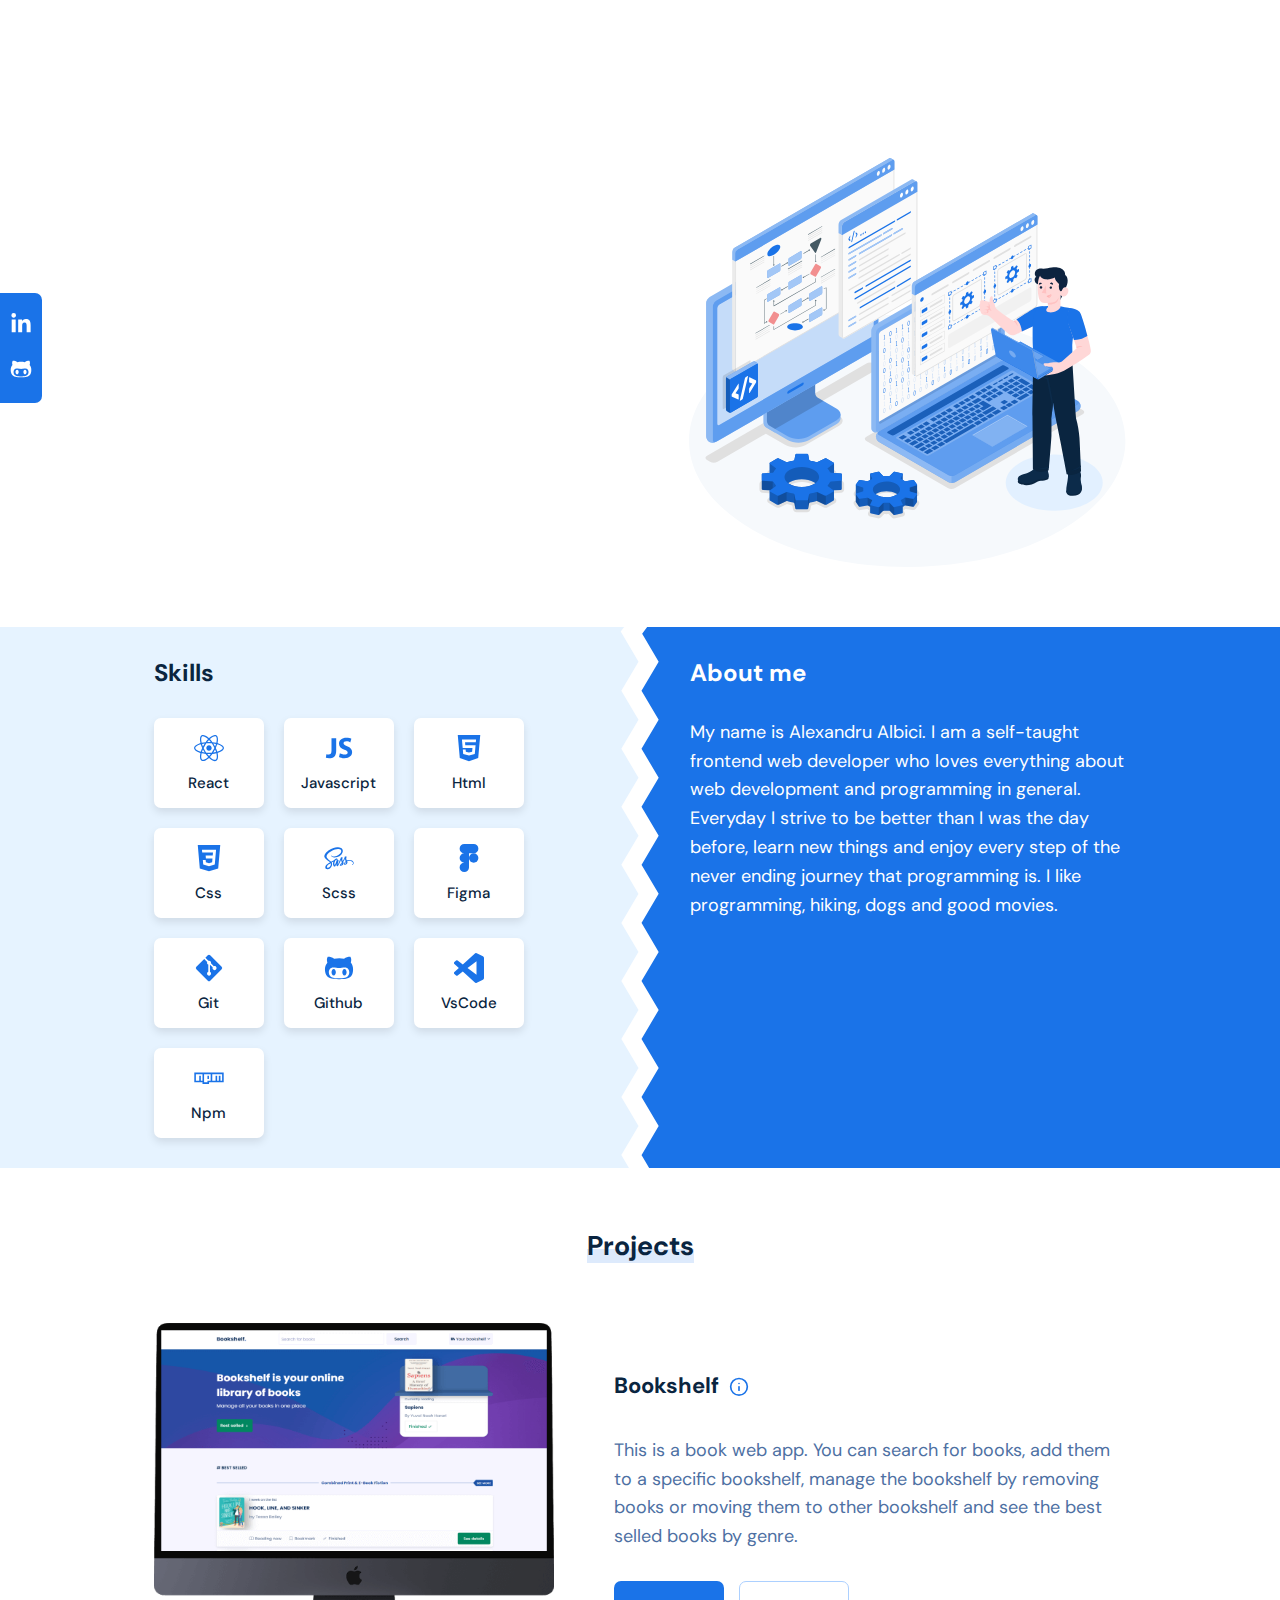
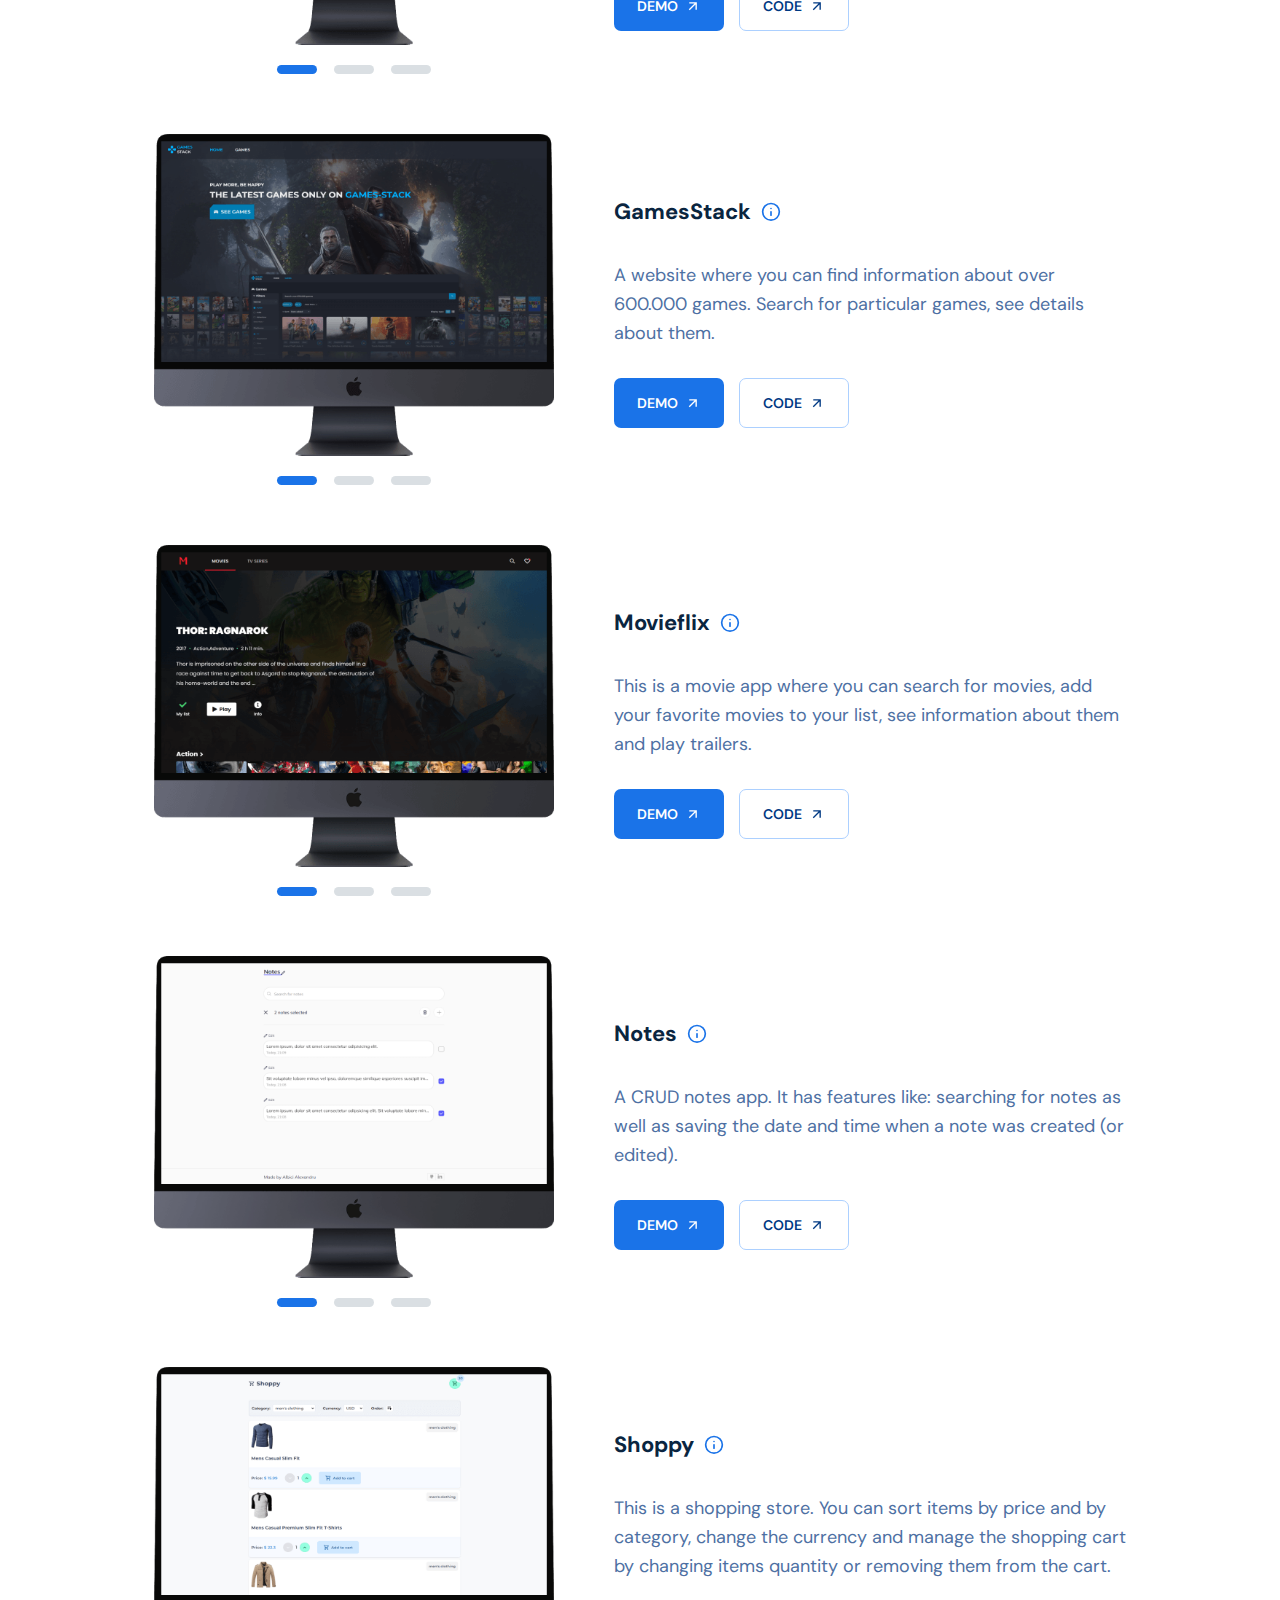
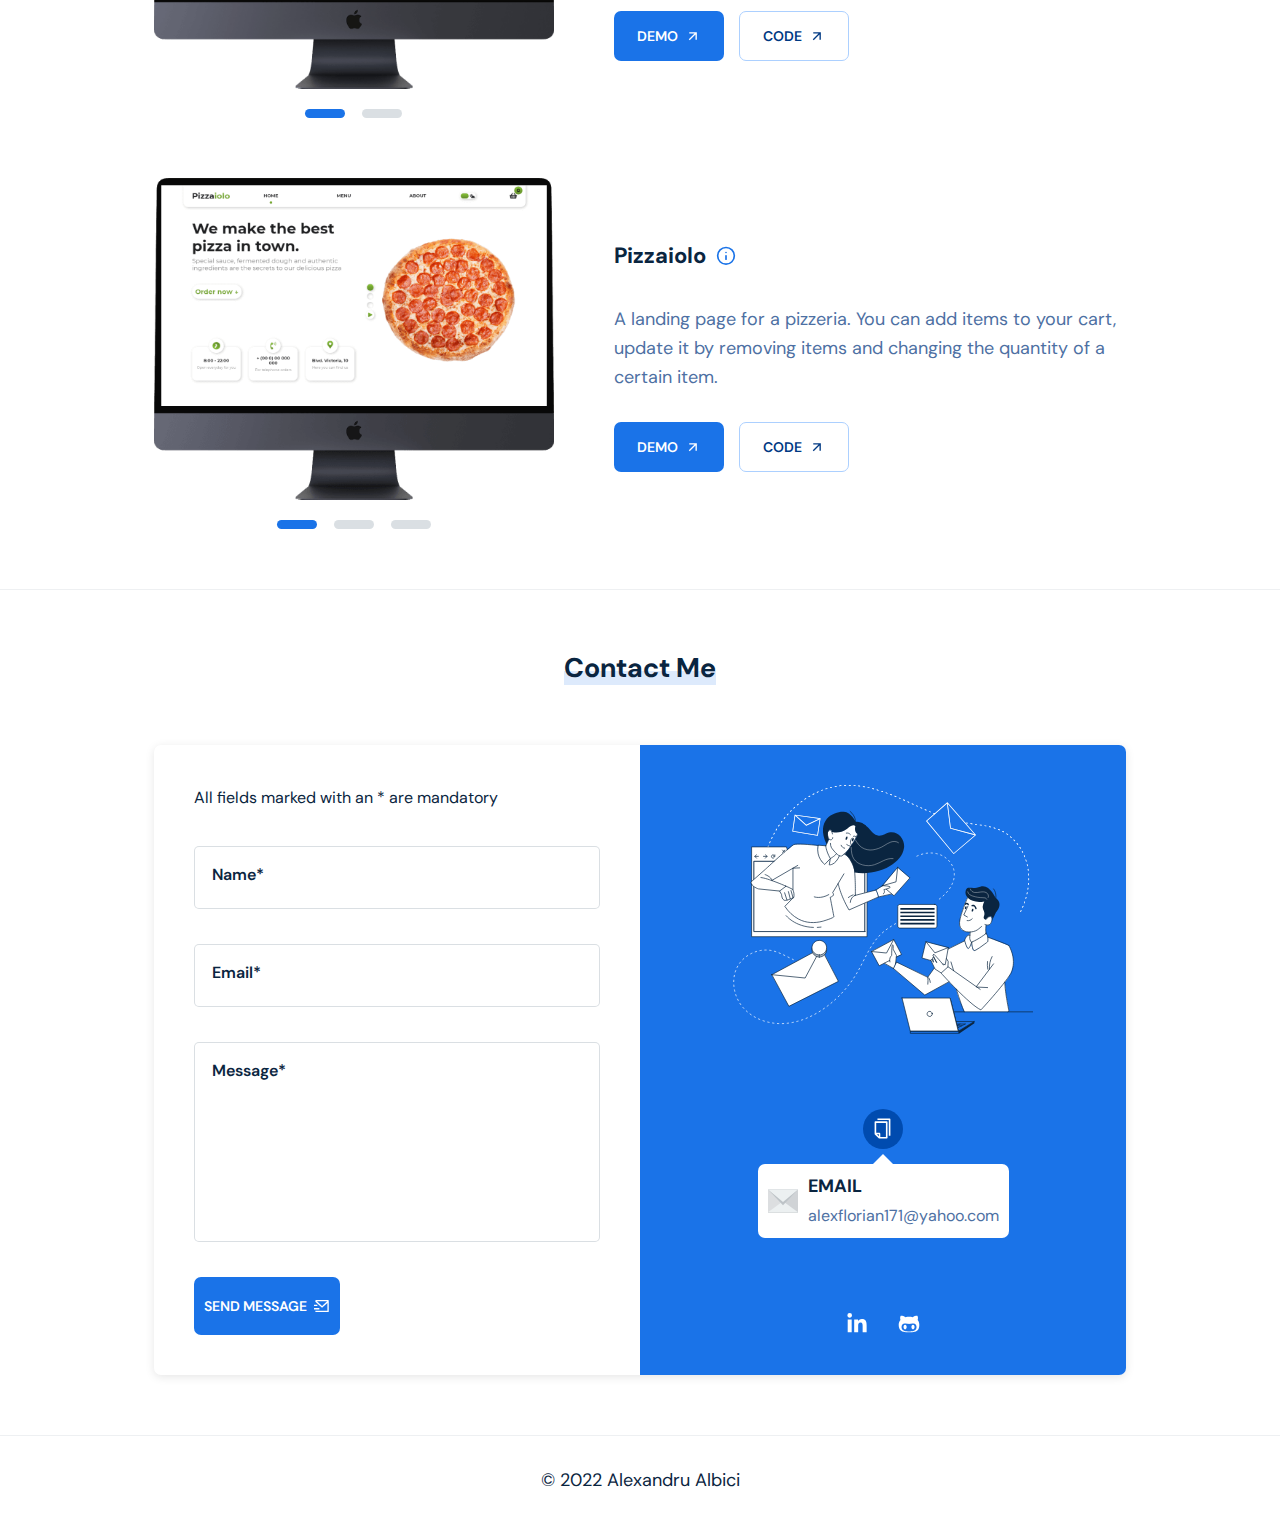
==== commit 8cc2543a: "added a new project, changed the layout for projects section on bigger devices" ====
--- a/index.html
+++ b/index.html
@@ -216,12 +216,8 @@
             </a>
           </div>
         </div>
-         
-        <img
-          src="svg/hero-svg.svg"
-          id="hero-svg"
-          alt="Programmer coding"
-        />
+
+        <img src="svg/hero-svg.svg" id="hero-svg" alt="Programmer coding" />
 
         <div class="hero-section-socials">
           <a
@@ -667,14 +663,12 @@
           </div>
         </article>
 
-        <article
-          class="featured-project featured-project-right pizzaiolo-project"
-        >
-          <div class="featured-project-img-wrapper" data-name="Pizzaiolo">
+        <article class="featured-project featured-project-right notes-project">
+          <div class="featured-project-img-wrapper" data-name="Notes">
             <img
-              src="mockups/pizzaiolo/mockup-1.png"
-              alt="Pizzaiolo project mockup"
-              class="featured-project-img featured-project-pizzaiolo-img"
+              src="mockups/notes/mockup-1.png"
+              alt="Notes project mockup"
+              class="featured-project-img featured-project-notes-img"
             />
 
             <div class="featured-project-img-controls">
@@ -688,8 +682,8 @@
             </div>
           </div>
           <div class="featured-project-details">
-            <div class="featured-project-name-wrapper" data-name="Pizzaiolo">
-              <h3 class="featured-project-name">Pizzaiolo</h3>
+            <div class="featured-project-name-wrapper" data-name="Notes">
+              <h3 class="featured-project-name">Notes</h3>
               <div class="project-info-wrapper">
                 <button
                   aria-label="information about technologies used in this project"
@@ -716,21 +710,20 @@
                   <div class="project-info-tech">
                     <span>Javascript</span>
                     <span>Html</span>
-                    <span>Css</span>
+                    <span>Scss</span>
                   </div>
                 </div>
               </div>
             </div>
 
             <p class="featured-project-description">
-              A landing page for a pizzeria. You can add items to your cart,
-              update it by removing items and changing the quantity of a certain
-              item.
+              A CRUD notes app. It has features like: searching for notes as well as saving the
+              date and time when a note was created (or edited).
             </p>
 
             <div class="featured-project-links">
               <a
-                href="PIZZAIOLO/index.html"
+                href="NOTES/index.html"
                 target="_blank"
                 class="featured-project-live-link featured-project-link btn btn-accent"
               >
@@ -751,7 +744,7 @@
               </a>
 
               <a
-                href="https://github.com/Xander1796/Pizzaiolo"
+                href="https://github.com/Xander1796/Notes"
                 target="_blank"
                 class="featured-project-code-link featured-project-link btn btn-off-accent"
               >
@@ -774,12 +767,12 @@
           </div>
         </article>
 
-        <article class="featured-project featured-project-left notes-project">
-          <div class="featured-project-img-wrapper" data-name="Notes">
+        <article class="featured-project featured-project-left shoppy-project">
+          <div class="featured-project-img-wrapper" data-name="Shoppy">
             <img
-              src="mockups/notes/mockup-1.png"
-              alt="Notes project mockup"
-              class="featured-project-img featured-project-notes-img"
+              src="mockups/shoppy/mockup-1.png"
+              alt="Shoppy project mockup"
+              class="featured-project-img featured-project-shoppy-img"
             />
 
             <div class="featured-project-img-controls">
@@ -789,12 +782,14 @@
                 aria-label="change project image"
               ></button>
               <button data-index="1" aria-label="change project image"></button>
-              <button data-index="2" aria-label="change project image"></button>
             </div>
           </div>
           <div class="featured-project-details">
-            <div class="featured-project-name-wrapper" data-name="Notes">
-              <h3 class="featured-project-name">Notes</h3>
+            <div
+              class="featured-project-name-wrapper"
+              data-name="Shoppy"
+            >
+              <h3 class="featured-project-name">Shoppy</h3>
               <div class="project-info-wrapper">
                 <button
                   aria-label="information about technologies used in this project"
@@ -819,23 +814,24 @@
                 <div class="project-info-tech-wrapper">
                   <h4>Technologies used</h4>
                   <div class="project-info-tech">
+                    <span>React</span>
                     <span>Javascript</span>
                     <span>Html</span>
-                    <span>Scss</span>
+                    <span>Css</span>
+                    <span>Fake store API</span>
                   </div>
                 </div>
               </div>
             </div>
 
             <p class="featured-project-description">
-              A CRUD notes app where I used localStorage to store all the notes.
-              It has features like: searching for notes as well as saving the
-              date and time when a note was created (or edited).
+              This is a shopping store. You can sort items by price and by category, change the currency and manage
+              the shopping cart by changing items quantity or removing them from the cart.
             </p>
 
             <div class="featured-project-links">
               <a
-                href="NOTES/index.html"
+                href="https://shoppy-project.netlify.app"
                 target="_blank"
                 class="featured-project-live-link featured-project-link btn btn-accent"
               >
@@ -856,7 +852,114 @@
               </a>
 
               <a
-                href="https://github.com/Xander1796/Notes"
+                href="https://github.com/Xander1796/Shoppy"
+                target="_blank"
+                class="featured-project-code-link featured-project-link btn btn-off-accent"
+              >
+                code
+                <svg
+                  stroke="currentColor"
+                  fill="currentColor"
+                  stroke-width="0"
+                  viewBox="0 0 512 512"
+                  height="1em"
+                  width="1em"
+                  xmlns="http://www.w3.org/2000/svg"
+                >
+                  <path
+                    d="M85 277.375h259.704L225.002 397.077 256 427l171-171L256 85l-29.922 29.924 118.626 119.701H85v42.75z"
+                  ></path>
+                </svg>
+              </a>
+            </div>
+          </div>
+        </article>
+
+        <article
+          class="featured-project featured-project-right pizzaiolo-project"
+        >
+          <div class="featured-project-img-wrapper" data-name="Pizzaiolo">
+            <img
+              src="mockups/pizzaiolo/mockup-1.png"
+              alt="Pizzaiolo project mockup"
+              class="featured-project-img featured-project-pizzaiolo-img"
+            />
+
+            <div class="featured-project-img-controls">
+              <button
+                class="active"
+                data-index="0"
+                aria-label="change project image"
+              ></button>
+              <button data-index="1" aria-label="change project image"></button>
+              <button data-index="2" aria-label="change project image"></button>
+            </div>
+          </div>
+          <div class="featured-project-details">
+            <div class="featured-project-name-wrapper" data-name="Pizzaiolo">
+              <h3 class="featured-project-name">Pizzaiolo</h3>
+              <div class="project-info-wrapper">
+                <button
+                  aria-label="information about technologies used in this project"
+                >
+                  <svg
+                    stroke="currentColor"
+                    fill="none"
+                    stroke-width="2"
+                    viewBox="0 0 24 22"
+                    stroke-linecap="round"
+                    stroke-linejoin="round"
+                    height="1em"
+                    width="1em"
+                    xmlns="http://www.w3.org/2000/svg"
+                  >
+                    <circle cx="12" cy="12" r="10"></circle>
+                    <line x1="12" y1="16" x2="12" y2="12"></line>
+                    <line x1="12" y1="8" x2="12.01" y2="8"></line>
+                  </svg>
+                </button>
+
+                <div class="project-info-tech-wrapper">
+                  <h4>Technologies used</h4>
+                  <div class="project-info-tech">
+                    <span>Javascript</span>
+                    <span>Html</span>
+                    <span>Css</span>
+                  </div>
+                </div>
+              </div>
+            </div>
+
+            <p class="featured-project-description">
+              A landing page for a pizzeria. You can add items to your cart,
+              update it by removing items and changing the quantity of a certain
+              item.
+            </p>
+
+            <div class="featured-project-links">
+              <a
+                href="PIZZAIOLO/index.html"
+                target="_blank"
+                class="featured-project-live-link featured-project-link btn btn-accent"
+              >
+                demo
+                <svg
+                  stroke="currentColor"
+                  fill="currentColor"
+                  stroke-width="0"
+                  viewBox="0 0 512 512"
+                  height="1em"
+                  width="1em"
+                  xmlns="http://www.w3.org/2000/svg"
+                >
+                  <path
+                    d="M85 277.375h259.704L225.002 397.077 256 427l171-171L256 85l-29.922 29.924 118.626 119.701H85v42.75z"
+                  ></path>
+                </svg>
+              </a>
+
+              <a
+                href="https://github.com/Xander1796/Pizzaiolo"
                 target="_blank"
                 class="featured-project-code-link featured-project-link btn btn-off-accent"
               >
@@ -951,7 +1054,11 @@
           <div class="social-wrapper">
             <img src="svg/mail-bg.svg" class="mail-bg" alt="" />
             <div class="email-wrapper">
-              <button class="copy-email-btn" data-email="alexflorian171@yahoo.com" title="Copy">
+              <button
+                class="copy-email-btn"
+                data-email="alexflorian171@yahoo.com"
+                title="Copy"
+              >
                 <svg
                   stroke="currentColor"
                   fill="currentColor"
@@ -1026,32 +1133,5 @@
     <footer>
       <p>&copy; 2022 Alexandru Albici</p>
     </footer>
-
-    <div class="featured-project-info-overlay">
-      <div class="featured-project-info-modal">
-        <div class="name-and-close-modal">
-          <h2 class="project-info-name">GamesStack</h2>
-          <button class="close-modal">
-            <svg
-              stroke="currentColor"
-              fill="currentColor"
-              stroke-width="0"
-              viewBox="0 0 512 512"
-              height="1em"
-              width="1em"
-              xmlns="http://www.w3.org/2000/svg"
-            >
-              <path
-                d="M278.6 256l68.2-68.2c6.2-6.2 6.2-16.4 0-22.6-6.2-6.2-16.4-6.2-22.6 0L256 233.4l-68.2-68.2c-6.2-6.2-16.4-6.2-22.6 0-3.1 3.1-4.7 7.2-4.7 11.3 0 4.1 1.6 8.2 4.7 11.3l68.2 68.2-68.2 68.2c-3.1 3.1-4.7 7.2-4.7 11.3 0 4.1 1.6 8.2 4.7 11.3 6.2 6.2 16.4 6.2 22.6 0l68.2-68.2 68.2 68.2c6.2 6.2 16.4 6.2 22.6 0 6.2-6.2 6.2-16.4 0-22.6L278.6 256z"
-              ></path>
-            </svg>
-          </button>
-        </div>
-        <div class="featured-project-info-technologies">
-          <h3>Tools used</h3>
-          <div></div>
-        </div>
-      </div>
-    </div>
   </body>
 </html>
--- a/style.css
+++ b/style.css
@@ -13,7 +13,7 @@
   --section-vertical-padding: 80px;
   --nav-height: 7rem;
 
-  --border-radius: .7rem;
+  --border-radius: 0.7rem;
 }
 
 * {
@@ -133,11 +133,11 @@
 .btn-off-accent {
   color: #003983;
   border: 1px solid #acd0ff;
-  outline: 1px solid transparent;
 }
 
 .btn-off-accent:hover {
-  outline-color: #acd0ff;
+  box-shadow: inset 0 0 0 1px #acd0ff;
+  background: #e9f3ff;
 }
 
 section {
@@ -375,112 +375,16 @@
   gap: var(--section-vertical-padding);
 }
 
-.featured-project-info-overlay {
-  display: none;
-  position: fixed;
-  top: 0;
-  left: 0;
-  align-items: center;
-  justify-content: center;
-  width: 100%;
-  height: 100vh;
-  background-color: rgba(0, 0, 0, 0.3);
-  z-index: 2000;
-}
-
 .visible {
   display: flex;
 }
 
-.featured-project-info-modal {
-  position: relative;
-  background: var(--primary-color-500);
-  border-radius: var(--border-radius);
-  width: 50rem;
-  width: 50rem;
-  transform: scale(0.95);
-  animation: info-modal-anim 0.3s ease forwards;
-}
-
-@keyframes info-modal-anim {
-  100% {
-    transform: scale(1);
-  }
-}
-
-.featured-project-info-modal .name-and-close-modal {
+.featured-project {
   display: flex;
   justify-content: space-between;
   align-items: center;
-  padding: 1rem 2rem;
-  background: var(--accent-color);
-  border-radius: 1rem 1rem 0 0;
-}
-
-.featured-project-info-modal .close-modal {
-  display: grid;
-  place-content: center;
-  width: 3rem;
-  height: 3rem;
-  background: var(--primary-color-400);
-  border-radius: 50%;
-  cursor: pointer;
-  z-index: 5;
-}
-
-.featured-project-info-modal .close-modal svg {
-  pointer-events: none;
-  width: 2.2rem;
-  height: 2.2rem;
-  fill: var(--primary-color-700);
-}
-
-.featured-project-info-technologies {
-  padding: 2rem;
-}
-
-.project-info-name {
-  font-size: 2.2rem;
-  color: var(--primary-color-400);
-}
-
-.featured-project-info-technologies h3 {
-  font-size: 2.2rem;
-  margin-bottom: 2rem;
-  color: var(--primary-color-700);
-}
-
-.featured-project-info-technologies div {
-  display: flex;
-  flex-wrap: wrap;
-  gap: 1rem;
-}
-
-.featured-project-info-technologies span {
-  padding: 1rem;
-  font-size: 1.4rem;
-  text-transform: uppercase;
-  color: var(--primary-color-700);
-  font-weight: 600;
-  border-radius: var(--border-radius);
-  background: var(--primary-color-400);
-  box-shadow: 0 2px 5px rgba(0, 0, 0, 0.1);
-}
-
-.featured-project {
-  display: flex;
-  justify-content: space-between;
-  align-items: center;
   gap: 6rem;
   position: relative;
-}
-
-.featured-project-left {
-  flex-direction: row;
-}
-
-.featured-project-right {
-  flex-direction: row-reverse;
 }
 
 .featured-project-img-wrapper {
@@ -1360,7 +1264,7 @@
     width: 100%;
   }
 
-    .hero-section p {
+  .hero-section p {
     width: 45rem;
   }
 
@@ -1407,19 +1311,6 @@
 }
 
 @media (max-width: 650px) {
-  .featured-project-info-modal {
-    width: 90%;
-  }
-
-  .featured-project-info-technologies h3,
-  .project-info-name {
-    font-size: 2rem;
-  }
-
-  .featured-project-info-technologies span {
-    font-size: 1.4rem;
-  }
-
   .about-section-about-wrapper,
   .about-section-skills-wrapper {
     align-items: initial;
